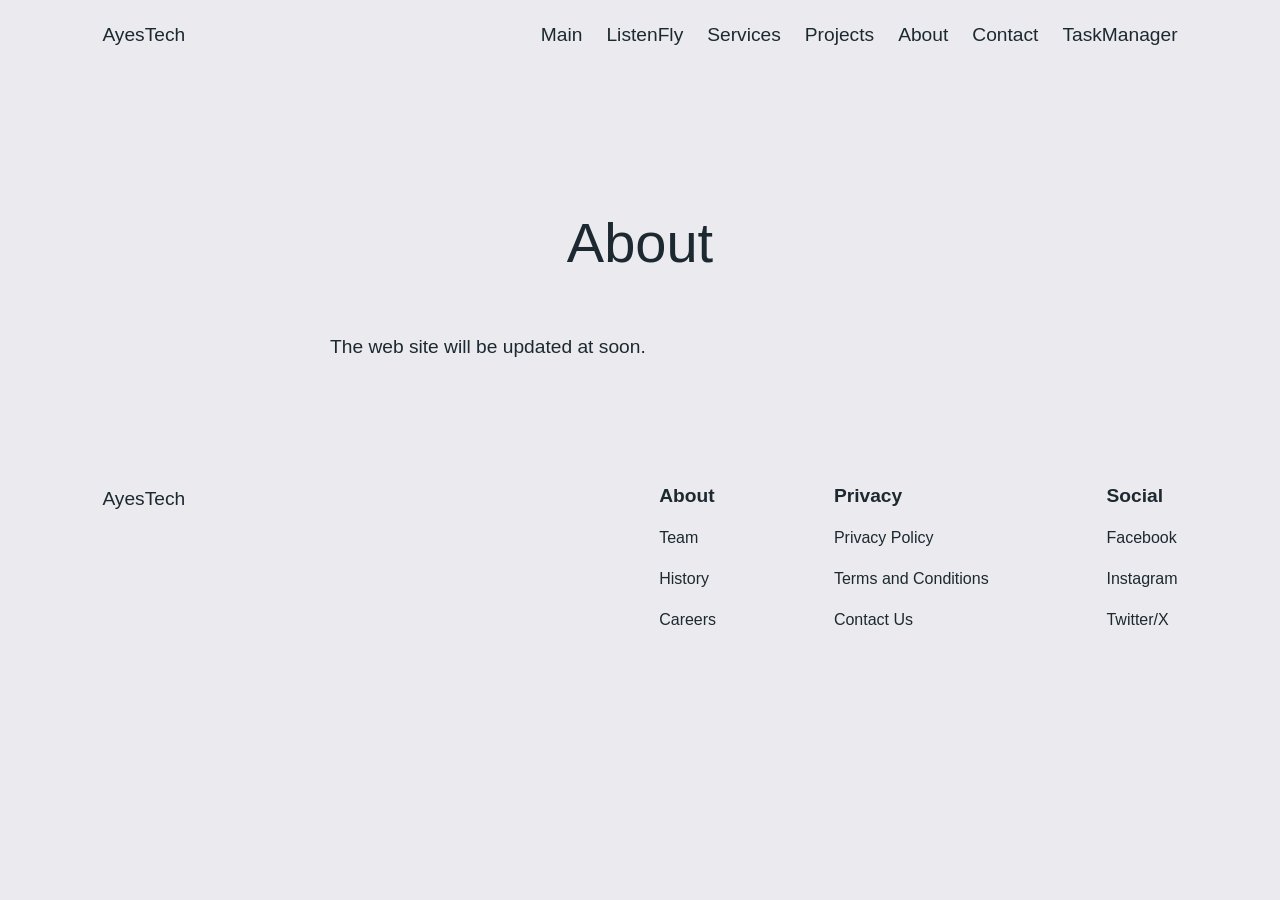
==== about/index.html @ 8555fc20 "AyesTech sitesi: WordPress.com'dan statik kopya + ads.txt Co-Authored-By: Claude Opus 5.5 <noreply@a" ====
<!DOCTYPE html>
<html lang="en">
<head>
	<meta charset="UTF-8" />
	<meta name="viewport" content="width=device-width, initial-scale=1" />
<meta name='robots' content='max-image-preview:large' />

<!-- Async WordPress.com Remote Login -->

<title>About &#8211; AyesTech</title>
<style id="wp-img-auto-sizes-contain-inline-css">
img:is([sizes=auto i],[sizes^="auto," i]){contain-intrinsic-size:3000px 1500px}
/*# sourceURL=wp-img-auto-sizes-contain-inline-css */
</style>
<link crossorigin='anonymous' rel='stylesheet' id='all-css-2-1' href="../assets/1d4d6fa4af3a.css" type='text/css' media='all' />
<style id="wp-block-site-title-inline-css">
.wp-block-site-title{box-sizing:border-box}.wp-block-site-title :where(a){color:inherit;font-family:inherit;font-size:inherit;font-style:inherit;font-weight:inherit;letter-spacing:inherit;line-height:inherit;text-decoration:inherit}
/*# sourceURL=/wp-content/plugins/gutenberg-core/v24.3.1/build/styles/block-library/site-title/style.min.css */
</style>
<style id="wp-block-group-inline-css">
.wp-block-group{box-sizing:border-box}:where(.wp-block-group.wp-block-group-is-layout-constrained){position:relative}
/*# sourceURL=/wp-content/plugins/gutenberg-core/v24.3.1/build/styles/block-library/group/style.min.css */
</style>
<style id="wp-block-navigation-link-inline-css">
.wp-block-navigation .wp-block-navigation-item__label{overflow-wrap:break-word}.wp-block-navigation .wp-block-navigation-item__description{display:none}.link-ui-tools{outline:1px solid #f0f0f0;padding:8px}.link-ui-block-inserter{padding-top:8px}.link-ui-block-inserter__back{margin-left:8px;text-transform:uppercase}

				.is-style-arrow-link .wp-block-navigation-item__label:after {
					content: "\2197";
					padding-inline-start: 0.25rem;
					vertical-align: middle;
					text-decoration: none;
					display: inline-block;
				}
/*# sourceURL=wp-block-navigation-link-inline-css */
</style>
<style id="wp-block-navigation-inline-css">
.wp-block-navigation{position:relative}.wp-block-navigation ul{margin-bottom:0;margin-left:0;margin-top:0;padding-left:0}.wp-block-navigation ul,.wp-block-navigation ul li{list-style:none}.wp-block-navigation .wp-block-navigation-item{align-items:center;background-color:inherit;display:flex;position:relative}.wp-block-navigation .wp-block-navigation-item .wp-block-navigation__submenu-container:empty{display:none}.wp-block-navigation .wp-block-navigation-item__content{display:block;z-index:1}.wp-block-navigation .wp-block-navigation-item__content.wp-block-navigation-item__content{color:inherit}.wp-block-navigation.has-text-decoration-underline .wp-block-navigation-item__content,.wp-block-navigation.has-text-decoration-underline .wp-block-navigation-item__content:active,.wp-block-navigation.has-text-decoration-underline .wp-block-navigation-item__content:focus{text-decoration:underline}.wp-block-navigation.has-text-decoration-line-through .wp-block-navigation-item__content,.wp-block-navigation.has-text-decoration-line-through .wp-block-navigation-item__content:active,.wp-block-navigation.has-text-decoration-line-through .wp-block-navigation-item__content:focus{text-decoration:line-through}.wp-block-navigation :where(a),.wp-block-navigation :where(a:active),.wp-block-navigation :where(a:focus){text-decoration:none}.wp-block-navigation .wp-block-navigation__submenu-icon{align-self:center;background-color:inherit;border:none;color:currentColor;display:inline-block;font-size:inherit;height:.6em;line-height:0;margin-left:.25em;padding:0;width:.6em}.wp-block-navigation .wp-block-navigation__submenu-icon svg{stroke:currentColor;display:inline-block;height:inherit;margin-top:.075em;width:inherit}.wp-block-navigation{--navigation-layout-justification-setting:flex-start;--navigation-layout-direction:row;--navigation-layout-wrap:wrap;--navigation-layout-justify:flex-start;--navigation-layout-align:center}.wp-block-navigation.is-vertical{--navigation-layout-direction:column;--navigation-layout-justify:initial;--navigation-layout-align:flex-start;text-align:var(--navigation-layout-text-align,inherit)}.wp-block-navigation.is-vertical .wp-block-navigation-item__content{text-align:inherit}.wp-block-navigation.is-vertical .wp-block-navigation-item:not(.open-always)>.wp-block-navigation__submenu-container{text-align:initial}.wp-block-navigation.no-wrap{--navigation-layout-wrap:nowrap}.wp-block-navigation.items-justified-center{--navigation-layout-justification-setting:center;--navigation-layout-justify:center;--navigation-layout-text-align:center}.wp-block-navigation.items-justified-center.is-vertical{--navigation-layout-align:center}.wp-block-navigation.items-justified-right{--navigation-layout-justification-setting:flex-end;--navigation-layout-justify:flex-end;--navigation-layout-text-align:end}.wp-block-navigation.items-justified-right.is-vertical{--navigation-layout-align:flex-end}.wp-block-navigation.items-justified-space-between{--navigation-layout-justification-setting:space-between;--navigation-layout-justify:space-between}:where(.wp-block-navigation) ul li{padding:0}.wp-block-navigation .has-child .wp-block-navigation__submenu-container{align-items:normal;background-color:inherit;color:inherit;display:flex;flex-direction:column;opacity:0;position:absolute;z-index:2}@media not (prefers-reduced-motion){.wp-block-navigation .has-child .wp-block-navigation__submenu-container{transition:opacity .1s linear}}.wp-block-navigation .has-child .wp-block-navigation__submenu-container{height:0;overflow:hidden;visibility:hidden;width:0}.wp-block-navigation .has-child .wp-block-navigation__submenu-container>.wp-block-navigation-item>.wp-block-navigation-item__content{display:flex;flex-grow:1;padding:.5em 1em}.wp-block-navigation .has-child .wp-block-navigation__submenu-container>.wp-block-navigation-item>.wp-block-navigation-item__content .wp-block-navigation__submenu-icon{margin-left:auto;margin-right:0}.wp-block-navigation .has-child .wp-block-navigation__submenu-container .wp-block-navigation-item__content{margin:0}.wp-block-navigation .has-child .wp-block-navigation__submenu-container{left:-1px;top:100%}@media (min-width:782px){.wp-block-navigation .has-child .wp-block-navigation__submenu-container .wp-block-navigation__submenu-container{left:100%;top:-1px}.wp-block-navigation .has-child .wp-block-navigation__submenu-container .wp-block-navigation__submenu-container:before{background:transparent;content:"";display:block;height:100%;position:absolute;right:100%;width:.5em}.wp-block-navigation .has-child .wp-block-navigation__submenu-container .wp-block-navigation__submenu-icon{margin-right:.25em}.wp-block-navigation .has-child .wp-block-navigation__submenu-container .wp-block-navigation__submenu-icon svg{transform:rotate(-90deg)}}@media (hover:hover){.wp-block-navigation .has-child:not(.open-on-click):not(.open-always):hover>.wp-block-navigation__submenu-container{height:auto;min-width:200px;opacity:1;overflow:visible;visibility:visible;width:auto}}.wp-block-navigation .has-child:not(.open-always) .wp-block-navigation-submenu__toggle[aria-expanded=true]~.wp-block-navigation__submenu-container,.wp-block-navigation .has-child:not(.open-on-click):not(.open-on-hover-click):not(.open-always):focus-within>.wp-block-navigation__submenu-container{height:auto;min-width:200px;opacity:1;overflow:visible;visibility:visible;width:auto}.wp-block-navigation .has-child.open-always{align-items:var(--navigation-layout-align,initial);flex-direction:var(--navigation-layout-direction,initial);flex-wrap:var(--navigation-layout-wrap,wrap);gap:var(--wp--style--block-gap,2em)}.wp-block-navigation .has-child.open-always,.wp-block-navigation .has-child.open-always .wp-block-navigation-item{justify-content:var(--navigation-layout-justify,initial)}.wp-block-navigation .has-child.open-always .wp-block-navigation__submenu-container,.wp-block-navigation .has-child.open-always.wp-block-navigation-submenu{gap:var(--wp--style--block-gap,2em)}.wp-block-navigation .has-child.open-always .wp-block-navigation-item,.wp-block-navigation .has-child.open-always .wp-block-navigation__submenu-container,.wp-block-navigation .has-child.open-always.wp-block-navigation-submenu{padding-bottom:0;padding-top:0}.wp-block-navigation .has-child.open-always .wp-block-navigation__submenu-container{padding-left:var(--wp--style--block-gap,2em);padding-right:var(--wp--style--block-gap,2em)}.wp-block-navigation .has-child.open-always .wp-block-navigation__submenu-container .wp-block-navigation-item__content{padding:0}.wp-block-navigation .has-child.open-always .wp-block-navigation__submenu-container>.wp-block-navigation-item>.wp-block-navigation-item__content,.wp-block-navigation .has-child.open-always>.wp-block-navigation-item__content{flex-grow:0}.wp-block-navigation .has-child.open-always>.wp-block-navigation__submenu-container{background-color:transparent;border:none;box-shadow:none!important;color:inherit;flex-basis:100%;height:auto;opacity:1;overflow:visible;position:static;visibility:visible;width:auto}.wp-block-navigation.has-background .has-child .wp-block-navigation__submenu-container{left:0;top:100%}@media (min-width:782px){.wp-block-navigation.has-background .has-child .wp-block-navigation__submenu-container .wp-block-navigation__submenu-container{left:100%;top:0}}.wp-block-navigation-submenu{display:flex;position:relative}.wp-block-navigation-submenu .wp-block-navigation__submenu-icon svg{stroke:currentColor}button.wp-block-navigation-item__content{background-color:transparent;border:none;color:currentColor;font-family:inherit;font-size:inherit;font-style:inherit;font-weight:inherit;letter-spacing:inherit;line-height:inherit;text-align:left;text-transform:inherit}.wp-block-navigation-submenu__toggle{cursor:pointer}.wp-block-navigation-submenu__toggle[aria-expanded=true]+.wp-block-navigation__submenu-icon>svg,.wp-block-navigation-submenu__toggle[aria-expanded=true]>svg{transform:rotate(180deg)}.wp-block-navigation-item.open-on-click .wp-block-navigation-submenu__toggle{padding-left:0;padding-right:.85em}.wp-block-navigation-item.open-on-click .wp-block-navigation-submenu__toggle+.wp-block-navigation__submenu-icon{margin-left:-.6em;pointer-events:none}.wp-block-navigation-item.open-on-click button.wp-block-navigation-item__content:not(.wp-block-navigation-submenu__toggle){padding:0}.wp-block-navigation .wp-block-page-list,.wp-block-navigation__container,.wp-block-navigation__responsive-close,.wp-block-navigation__responsive-container,.wp-block-navigation__responsive-container-content,.wp-block-navigation__responsive-dialog{gap:inherit}:where(.wp-block-navigation.has-background .wp-block-navigation-item a:not(.wp-element-button)),:where(.wp-block-navigation.has-background .wp-block-navigation-submenu a:not(.wp-element-button)){padding:.5em 1em}:where(.wp-block-navigation .wp-block-navigation__submenu-container .wp-block-navigation-item a:not(.wp-element-button)),:where(.wp-block-navigation .wp-block-navigation__submenu-container .wp-block-navigation-submenu a:not(.wp-element-button)),:where(.wp-block-navigation .wp-block-navigation__submenu-container .wp-block-navigation-submenu button.wp-block-navigation-item__content),:where(.wp-block-navigation .wp-block-navigation__submenu-container .wp-block-pages-list__item button.wp-block-navigation-item__content){padding:.5em 1em}.wp-block-navigation.items-justified-right .wp-block-navigation__container .has-child .wp-block-navigation__submenu-container,.wp-block-navigation.items-justified-right .wp-block-page-list>.has-child .wp-block-navigation__submenu-container,.wp-block-navigation.items-justified-space-between .wp-block-page-list>.has-child:last-child .wp-block-navigation__submenu-container,.wp-block-navigation.items-justified-space-between>.wp-block-navigation__container>.has-child:last-child .wp-block-navigation__submenu-container{left:auto;right:0}.wp-block-navigation.items-justified-right .wp-block-navigation__container .has-child .wp-block-navigation__submenu-container .wp-block-navigation__submenu-container,.wp-block-navigation.items-justified-right .wp-block-page-list>.has-child .wp-block-navigation__submenu-container .wp-block-navigation__submenu-container,.wp-block-navigation.items-justified-space-between .wp-block-page-list>.has-child:last-child .wp-block-navigation__submenu-container .wp-block-navigation__submenu-container,.wp-block-navigation.items-justified-space-between>.wp-block-navigation__container>.has-child:last-child .wp-block-navigation__submenu-container .wp-block-navigation__submenu-container{left:-1px;right:-1px}@media (min-width:782px){.wp-block-navigation.items-justified-right .wp-block-navigation__container .has-child .wp-block-navigation__submenu-container .wp-block-navigation__submenu-container,.wp-block-navigation.items-justified-right .wp-block-page-list>.has-child .wp-block-navigation__submenu-container .wp-block-navigation__submenu-container,.wp-block-navigation.items-justified-space-between .wp-block-page-list>.has-child:last-child .wp-block-navigation__submenu-container .wp-block-navigation__submenu-container,.wp-block-navigation.items-justified-space-between>.wp-block-navigation__container>.has-child:last-child .wp-block-navigation__submenu-container .wp-block-navigation__submenu-container{left:auto;right:100%}}.wp-block-navigation:not(.has-background) .wp-block-navigation__submenu-container{background-color:#fff;border:1px solid rgba(0,0,0,.15)}.wp-block-navigation.has-background .wp-block-navigation__submenu-container{background-color:inherit}.wp-block-navigation:not(.has-text-color) .wp-block-navigation__submenu-container{color:#000}.wp-block-navigation__container{align-items:var(--navigation-layout-align,initial);display:flex;flex-direction:var(--navigation-layout-direction,initial);flex-wrap:var(--navigation-layout-wrap,wrap);justify-content:var(--navigation-layout-justify,initial);list-style:none;margin:0;padding-left:0}.wp-block-navigation__container .is-responsive{display:none}.wp-block-navigation__container:only-child,.wp-block-page-list:only-child{flex-grow:1}@keyframes overlay-menu__fade-in-animation{0%{opacity:0;transform:translateY(.5em)}to{opacity:1;transform:translateY(0)}}.wp-block-navigation__responsive-container{bottom:0;display:none;left:0;position:fixed;right:0;top:0}.wp-block-navigation__responsive-container :where(.wp-block-navigation-item a){color:inherit}.wp-block-navigation__responsive-container .wp-block-navigation__responsive-container-content{align-items:var(--navigation-layout-align,initial);display:flex;flex-direction:var(--navigation-layout-direction,initial);flex-wrap:var(--navigation-layout-wrap,wrap);justify-content:var(--navigation-layout-justify,initial)}.wp-block-navigation__responsive-container:not(.is-menu-open.is-menu-open){background-color:inherit!important;color:inherit!important}.wp-block-navigation__responsive-container.is-menu-open{background-color:inherit;display:flex;flex-direction:column}@media not (prefers-reduced-motion){.wp-block-navigation__responsive-container.is-menu-open{animation:overlay-menu__fade-in-animation .1s ease-out;animation-fill-mode:forwards}}.wp-block-navigation__responsive-container.is-menu-open:not(.disable-default-overlay){padding:clamp(1rem,var(--wp--style--root--padding-top),20rem) clamp(1rem,var(--wp--style--root--padding-right),20rem) clamp(1rem,var(--wp--style--root--padding-bottom),20rem) clamp(1rem,var(--wp--style--root--padding-left),20rem)}.wp-block-navigation__responsive-container.is-menu-open{overflow:auto;z-index:100000}.wp-block-navigation__responsive-container.is-menu-open:not(.disable-default-overlay) .wp-block-navigation__responsive-container-content{padding-top:calc(2rem + 24px)}.wp-block-navigation__responsive-container.is-menu-open:where(:not(.disable-default-overlay)) .wp-block-navigation__responsive-container-content{align-items:var(--navigation-layout-justification-setting,inherit);display:flex;flex-direction:column;flex-wrap:nowrap;overflow:visible;text-align:var(--navigation-layout-text-align,inherit)}.wp-block-navigation__responsive-container.is-menu-open:where(:not(.disable-default-overlay)) .wp-block-navigation__responsive-container-content,.wp-block-navigation__responsive-container.is-menu-open:where(:not(.disable-default-overlay)) .wp-block-navigation__responsive-container-content .wp-block-navigation__container,.wp-block-navigation__responsive-container.is-menu-open:where(:not(.disable-default-overlay)) .wp-block-navigation__responsive-container-content .wp-block-page-list{justify-content:flex-start}.wp-block-navigation__responsive-container.is-menu-open:where(:not(.disable-default-overlay)) .wp-block-navigation__responsive-container-content .wp-block-navigation__submenu-icon{display:none}.wp-block-navigation__responsive-container.is-menu-open:where(:not(.disable-default-overlay)) .wp-block-navigation__responsive-container-content .has-child .wp-block-navigation__submenu-container{border:none;height:auto;min-width:200px;opacity:1;overflow:initial;padding-left:2rem;padding-right:2rem;position:static;visibility:visible;width:auto}.wp-block-navigation__responsive-container.is-menu-open:where(:not(.disable-default-overlay)) .wp-block-navigation__responsive-container-content .wp-block-navigation__container,.wp-block-navigation__responsive-container.is-menu-open:where(:not(.disable-default-overlay)) .wp-block-navigation__responsive-container-content .wp-block-navigation__submenu-container{gap:inherit}.wp-block-navigation__responsive-container.is-menu-open:where(:not(.disable-default-overlay)) .wp-block-navigation__responsive-container-content .wp-block-navigation__submenu-container{padding-top:var(--wp--style--block-gap,2em);text-align:inherit}.wp-block-navigation__responsive-container.is-menu-open:where(:not(.disable-default-overlay)) .wp-block-navigation__responsive-container-content .wp-block-navigation-item__content{padding:0;text-align:inherit}.wp-block-navigation__responsive-container.is-menu-open:where(:not(.disable-default-overlay)) .wp-block-navigation__responsive-container-content .wp-block-navigation-item,.wp-block-navigation__responsive-container.is-menu-open:where(:not(.disable-default-overlay)) .wp-block-navigation__responsive-container-content .wp-block-navigation__container,.wp-block-navigation__responsive-container.is-menu-open:where(:not(.disable-default-overlay)) .wp-block-navigation__responsive-container-content .wp-block-page-list{align-items:var(--navigation-layout-justification-setting,initial);display:flex;flex-direction:column}.wp-block-navigation__responsive-container.is-menu-open:where(:not(.disable-default-overlay)) .wp-block-navigation-item,.wp-block-navigation__responsive-container.is-menu-open:where(:not(.disable-default-overlay)) .wp-block-navigation-item .wp-block-navigation__submenu-container,.wp-block-navigation__responsive-container.is-menu-open:where(:not(.disable-default-overlay)) .wp-block-navigation__container,.wp-block-navigation__responsive-container.is-menu-open:where(:not(.disable-default-overlay)) .wp-block-page-list{background:transparent!important;color:inherit!important}.wp-block-navigation__responsive-container.is-menu-open:where(:not(.disable-default-overlay)) .wp-block-navigation-item .wp-block-navigation__submenu-container{box-shadow:none!important}.wp-block-navigation__responsive-container.is-menu-open:where(:not(.disable-default-overlay)) .wp-block-navigation__submenu-container.wp-block-navigation__submenu-container.wp-block-navigation__submenu-container.wp-block-navigation__submenu-container{left:auto;right:auto}.wp-block-navigation__responsive-container.disable-default-overlay .wp-block-navigation__overlay-container{display:none;width:100%}.wp-block-navigation__responsive-container.disable-default-overlay .wp-block-navigation__responsive-close{max-width:none}.wp-block-navigation__responsive-container.disable-default-overlay.is-menu-open .wp-block-navigation__responsive-container-content>:not(.wp-block-navigation__overlay-container){display:none}.wp-block-navigation__responsive-container.disable-default-overlay.is-menu-open .wp-block-navigation__responsive-container-content .wp-block-navigation__overlay-container{display:block}.wp-block-navigation__responsive-container.disable-default-overlay.is-menu-open .wp-block-navigation__responsive-container-content .wp-block-navigation__overlay-container .wp-block-navigation__submenu-container{left:0;right:auto}@media (min-width:600px){.wp-block-navigation__responsive-container:not(.hidden-by-default):not(.is-menu-open){background-color:inherit;display:block;position:relative;width:100%;z-index:auto}.wp-block-navigation__responsive-container:not(.hidden-by-default):not(.is-menu-open) .wp-block-navigation__responsive-container-close{display:none}.wp-block-navigation__responsive-container.is-menu-open .wp-block-navigation__submenu-container.wp-block-navigation__submenu-container.wp-block-navigation__submenu-container.wp-block-navigation__submenu-container{left:0}}.wp-block-navigation:not(.has-background) .wp-block-navigation__responsive-container.is-menu-open:not(.disable-default-overlay){background-color:#fff}.wp-block-navigation:not(.has-text-color) .wp-block-navigation__responsive-container.is-menu-open:not(.disable-default-overlay){color:#000}.wp-block-navigation__toggle_button_label{font-size:1rem;font-weight:700}.wp-block-navigation__responsive-container-close,.wp-block-navigation__responsive-container-open{background:transparent;border:none;color:currentColor;cursor:pointer;margin:0;padding:0;text-transform:inherit;vertical-align:middle}.wp-block-navigation__responsive-container-close svg,.wp-block-navigation__responsive-container-open svg{fill:currentColor;display:block;height:24px;pointer-events:none;width:24px}.wp-block-navigation__responsive-container-open{display:flex}.wp-block-navigation__responsive-container-open.wp-block-navigation__responsive-container-open.wp-block-navigation__responsive-container-open{font-family:inherit;font-size:inherit;font-weight:inherit}@media (min-width:600px){.wp-block-navigation__responsive-container-open:not(.always-shown){display:none}}.wp-block-navigation__responsive-container-close{position:absolute;right:0;top:0;z-index:2}.wp-block-navigation__responsive-container-close.wp-block-navigation__responsive-container-close.wp-block-navigation__responsive-container-close{font-family:inherit;font-size:inherit;font-weight:inherit}.disable-default-overlay .wp-block-navigation__responsive-container-close{right:clamp(1rem,var(--wp--style--root--padding-left),20rem);top:clamp(1rem,var(--wp--style--root--padding-left),20rem)}.wp-block-navigation__responsive-close{width:100%}.has-modal-open .wp-block-navigation__responsive-close{margin-left:auto;margin-right:auto;max-width:var(--wp--style--global--wide-size,100%)}.wp-block-navigation__responsive-close:focus{outline:none}.is-menu-open .wp-block-navigation__responsive-close,.is-menu-open .wp-block-navigation__responsive-container-content,.is-menu-open .wp-block-navigation__responsive-dialog{box-sizing:border-box}.wp-block-navigation__responsive-dialog{position:relative}.has-modal-open .admin-bar .is-menu-open:where(:not(.disable-default-overlay)) .wp-block-navigation__responsive-dialog{margin-top:46px}@media (min-width:782px){.has-modal-open .admin-bar .is-menu-open:where(:not(.disable-default-overlay)) .wp-block-navigation__responsive-dialog{margin-top:32px}}html.has-modal-open{overflow:hidden}
/*# sourceURL=/wp-content/plugins/gutenberg-core/v24.3.1/build/styles/block-library/navigation/style.min.css */
</style>
<style id="wp-block-spacer-inline-css">
.wp-block-spacer{clear:both}
/*# sourceURL=/wp-content/plugins/gutenberg-core/v24.3.1/build/styles/block-library/spacer/style.min.css */
</style>
<style id="wp-block-post-title-inline-css">
.wp-block-post-title{box-sizing:border-box;overflow-wrap:anywhere;word-break:normal}.wp-block-post-title :where(a){font-family:inherit;font-size:inherit;font-style:inherit;font-weight:inherit;letter-spacing:inherit;line-height:inherit;text-decoration:inherit}
/*# sourceURL=/wp-content/plugins/gutenberg-core/v24.3.1/build/styles/block-library/post-title/style.min.css */
</style>
<style id="wp-block-paragraph-inline-css">
.is-small-text{font-size:.875em}.is-regular-text{font-size:1em}.is-large-text{font-size:2.25em}.is-larger-text{font-size:3em}.has-drop-cap:not(:focus):first-letter{float:left;font-size:8.4em;font-style:normal;font-weight:100;line-height:.68;margin:.05em .1em 0 0;text-transform:uppercase}body.rtl .has-drop-cap:not(:focus):first-letter{float:none;margin-left:.1em}p.has-drop-cap.has-background{overflow:hidden}:root :where(p.has-background){padding:var(--wp--style--block-background-padding,1.25em 2.375em)}:where(p.has-text-color:not(.has-link-color)) a{color:inherit}p.has-text-align-left[style*="writing-mode:vertical-lr"],p.has-text-align-right[style*="writing-mode:vertical-rl"]{rotate:180deg}
/*# sourceURL=/wp-content/plugins/gutenberg-core/v24.3.1/build/styles/block-library/paragraph/style.min.css */
</style>
<style id="wp-block-post-content-inline-css">
.wp-block-post-content{display:flow-root}
/*# sourceURL=/wp-content/plugins/gutenberg-core/v24.3.1/build/styles/block-library/post-content/style.min.css */
</style>
<style id="wp-block-heading-inline-css">
h1:where(.wp-block-heading).has-background,h2:where(.wp-block-heading).has-background,h3:where(.wp-block-heading).has-background,h4:where(.wp-block-heading).has-background,h5:where(.wp-block-heading).has-background,h6:where(.wp-block-heading).has-background{padding:var(--wp--style--block-background-padding,1.25em 2.375em)}h1.has-text-align-left[style*=writing-mode]:where([style*=vertical-lr]),h1.has-text-align-right[style*=writing-mode]:where([style*=vertical-rl]),h2.has-text-align-left[style*=writing-mode]:where([style*=vertical-lr]),h2.has-text-align-right[style*=writing-mode]:where([style*=vertical-rl]),h3.has-text-align-left[style*=writing-mode]:where([style*=vertical-lr]),h3.has-text-align-right[style*=writing-mode]:where([style*=vertical-rl]),h4.has-text-align-left[style*=writing-mode]:where([style*=vertical-lr]),h4.has-text-align-right[style*=writing-mode]:where([style*=vertical-rl]),h5.has-text-align-left[style*=writing-mode]:where([style*=vertical-lr]),h5.has-text-align-right[style*=writing-mode]:where([style*=vertical-rl]),h6.has-text-align-left[style*=writing-mode]:where([style*=vertical-lr]),h6.has-text-align-right[style*=writing-mode]:where([style*=vertical-rl]){rotate:180deg}

				.is-style-asterisk:before {
					content: '';
					width: 1.5rem;
					height: 3rem;
					background: var(--wp--preset--color--contrast-2, currentColor);
					clip-path: path('M11.93.684v8.039l5.633-5.633 1.216 1.23-5.66 5.66h8.04v1.737H13.2l5.701 5.701-1.23 1.23-5.742-5.742V21h-1.737v-8.094l-5.77 5.77-1.23-1.217 5.743-5.742H.842V9.98h8.162l-5.701-5.7 1.23-1.231 5.66 5.66V.684h1.737Z');
					display: block;
				}

				/* Hide the asterisk if the heading has no content, to avoid using empty headings to display the asterisk only, which is an A11Y issue */
				.is-style-asterisk:empty:before {
					content: none;
				}

				.is-style-asterisk:-moz-only-whitespace:before {
					content: none;
				}

				.is-style-asterisk.has-text-align-center:before {
					margin: 0 auto;
				}

				.is-style-asterisk.has-text-align-right:before {
					margin-left: auto;
				}

				.rtl .is-style-asterisk.has-text-align-left:before {
					margin-right: auto;
				}
/*# sourceURL=wp-block-heading-inline-css */
</style>
<style id="wp-block-columns-inline-css">
.wp-block-columns{box-sizing:border-box;display:flex;flex-wrap:wrap!important}@media (min-width:782px){.wp-block-columns{flex-wrap:nowrap!important}}.wp-block-columns{align-items:normal!important}.wp-block-columns.are-vertically-aligned-top{align-items:flex-start}.wp-block-columns.are-vertically-aligned-center{align-items:center}.wp-block-columns.are-vertically-aligned-bottom{align-items:flex-end}@media (max-width:781px){.wp-block-columns:not(.is-not-stacked-on-mobile)>.wp-block-column{flex-basis:100%!important}}@media (min-width:782px){.wp-block-columns:not(.is-not-stacked-on-mobile)>.wp-block-column{flex-basis:0;flex-grow:1}.wp-block-columns:not(.is-not-stacked-on-mobile)>.wp-block-column[style*=flex-basis]{flex-grow:0}}.wp-block-columns.is-not-stacked-on-mobile{flex-wrap:nowrap!important}.wp-block-columns.is-not-stacked-on-mobile>.wp-block-column{flex-basis:0;flex-grow:1}.wp-block-columns.is-not-stacked-on-mobile>.wp-block-column[style*=flex-basis]{flex-grow:0}:where(.wp-block-columns){margin-bottom:1.75em}:where(.wp-block-columns.has-background){padding:var(--wp--style--block-background-padding,1.25em 2.375em)}.wp-block-column{flex-grow:1;min-width:0;overflow-wrap:break-word;word-break:normal}.wp-block-column.is-vertically-aligned-top{align-self:flex-start}.wp-block-column.is-vertically-aligned-center{align-self:center}.wp-block-column.is-vertically-aligned-bottom{align-self:flex-end}.wp-block-column.is-vertically-aligned-stretch{align-self:stretch}.wp-block-column.is-vertically-aligned-bottom,.wp-block-column.is-vertically-aligned-center,.wp-block-column.is-vertically-aligned-top{width:100%}
/*# sourceURL=/wp-content/plugins/gutenberg-core/v24.3.1/build/styles/block-library/columns/style.min.css */
</style>
<style id="wp-emoji-styles-inline-css">

	img.wp-smiley, img.emoji {
		display: inline !important;
		border: none !important;
		box-shadow: none !important;
		height: 1em !important;
		width: 1em !important;
		margin: 0 0.07em !important;
		vertical-align: -0.1em !important;
		background: none !important;
		padding: 0 !important;
	}
/*# sourceURL=wp-emoji-styles-inline-css */
</style>
<style id="wp-block-library-inline-css">
:root{--wp-block-synced-color:#7a00df;--wp-block-synced-color--rgb:122,0,223;--wp-bound-block-color:var(--wp-block-synced-color);--wp-editor-canvas-background:#ddd;--wp-admin-theme-color:#3858e9;--wp-admin-theme-color--rgb:56,88,233;--wp-admin-theme-color-darker-10:#2145e6;--wp-admin-theme-color-darker-10--rgb:33.0384615385,68.7307692308,230.4615384615;--wp-admin-theme-color-darker-20:#183ad6;--wp-admin-theme-color-darker-20--rgb:23.6923076923,58.1538461538,214.3076923077;--wp-admin-border-width-focus:2px}@media (min-resolution:192dpi){:root{--wp-admin-border-width-focus:1.5px}}body.admin-color-fresh{--wp-admin-theme-color:#007cba;--wp-admin-theme-color--rgb:0,124,186;--wp-admin-theme-color-darker-10:#006ba1;--wp-admin-theme-color-darker-10--rgb:0,107,160.5;--wp-admin-theme-color-darker-20:#005a87;--wp-admin-theme-color-darker-20--rgb:0,90,135;--wp-admin-border-width-focus:2px}@media (min-resolution:192dpi){body.admin-color-fresh{--wp-admin-border-width-focus:1.5px}}.wp-element-button{cursor:pointer}:root .has-very-light-gray-background-color{background-color:#eee}:root .has-very-dark-gray-background-color{background-color:#313131}:root .has-very-light-gray-color{color:#eee}:root .has-very-dark-gray-color{color:#313131}:root .has-vivid-green-cyan-to-vivid-cyan-blue-gradient-background{background:linear-gradient(135deg,#00d084,#0693e3)}:root .has-purple-crush-gradient-background{background:linear-gradient(135deg,#34e2e4,#4721fb 50%,#ab1dfe)}:root .has-hazy-dawn-gradient-background{background:linear-gradient(135deg,#faaca8,#dad0ec)}:root .has-subdued-olive-gradient-background{background:linear-gradient(135deg,#fafae1,#67a671)}:root .has-atomic-cream-gradient-background{background:linear-gradient(135deg,#fdd79a,#004a59)}:root .has-nightshade-gradient-background{background:linear-gradient(135deg,#330968,#31cdcf)}:root .has-midnight-gradient-background{background:linear-gradient(135deg,#020381,#2874fc)}:root{--wp--preset--font-size--normal:16px;--wp--preset--font-size--huge:42px}.has-regular-font-size{font-size:1em}.has-larger-font-size{font-size:2.625em}.has-normal-font-size{font-size:var(--wp--preset--font-size--normal)}.has-huge-font-size{font-size:var(--wp--preset--font-size--huge)}:root .has-text-align-center{text-align:center}:root .has-text-align-left{text-align:left}:root .has-text-align-right{text-align:right}:root .has-inline-color,:root .has-link-color a,:root .has-text-color{-webkit-text-fill-color:currentColor}.has-fit-text{white-space:nowrap!important}#end-resizable-editor-section{display:none}.aligncenter{clear:both}.items-justified-left{justify-content:flex-start}.items-justified-center{justify-content:center}.items-justified-right{justify-content:flex-end}.items-justified-space-between{justify-content:space-between}.screen-reader-text{border:0;clip-path:inset(50%);height:1px;margin:-1px;overflow:hidden;overflow-wrap:normal!important;padding:0;position:absolute;width:1px;word-break:normal!important}.screen-reader-text:focus{background-color:#ddd;clip-path:none;color:#444;display:block;font-size:1em;height:auto;left:5px;line-height:normal;padding:15px 23px 14px;text-decoration:none;top:5px;width:auto;z-index:100000}html :where(.has-border-color){border-style:solid}html :where([style^=border-color],[style*=";border-color"],[style*="; border-color"]){border-style:solid}html :where([style^=border-top-color],[style*=";border-top-color"],[style*="; border-top-color"]){border-top-style:solid}html :where([style^=border-right-color],[style*=";border-right-color"],[style*="; border-right-color"]){border-right-style:solid}html :where([style^=border-bottom-color],[style*=";border-bottom-color"],[style*="; border-bottom-color"]){border-bottom-style:solid}html :where([style^=border-left-color],[style*=";border-left-color"],[style*="; border-left-color"]){border-left-style:solid}html :where([style^=border-width],[style*=";border-width"],[style*="; border-width"]){border-style:solid}html :where([style^=border-top-width],[style*=";border-top-width"],[style*="; border-top-width"]){border-top-style:solid}html :where([style^=border-right-width],[style*=";border-right-width"],[style*="; border-right-width"]){border-right-style:solid}html :where([style^=border-bottom-width],[style*=";border-bottom-width"],[style*="; border-bottom-width"]){border-bottom-style:solid}html :where([style^=border-left-width],[style*=";border-left-width"],[style*="; border-left-width"]){border-left-style:solid}html :where(img[class*=wp-image-]){height:auto;max-width:100%}:where(figure){margin:0 0 1em}html :where(.is-position-sticky){--wp-admin--admin-bar--position-offset:var(--wp-admin--admin-bar--height,0px)}@media screen and (max-width:600px){html :where(.is-position-sticky){--wp-admin--admin-bar--position-offset:0px}}@supports (not (-webkit-backdrop-filter:blur(1px))) and (not (-moz-appearance:none)){mtd[columnalign=right]{text-align:-webkit-right}mtd[columnalign=left]{text-align:-webkit-left}menclose[notation~=top]{border-top:.065em solid;padding-top:.1em}menclose[notation~=bottom]{border-bottom:.065em solid;padding-bottom:.1em}}
.has-text-align-justify {
	text-align:justify;
}
.has-text-align-justify{text-align:justify;}
/*# sourceURL=wp-block-library-inline-css */
</style>
<style id="wp-block-template-skip-link-inline-css">
/*! This file is auto-generated */
.skip-link.screen-reader-text{border:0;clip-path:inset(50%);height:1px;margin:-1px;overflow:hidden;padding:0;position:absolute!important;width:1px;word-wrap:normal!important;word-break:normal!important}.skip-link.screen-reader-text:focus{background-color:#eee;clip-path:none;color:#444;display:block;font-size:1em;height:auto;left:5px;line-height:normal;padding:15px 23px 14px;text-decoration:none;top:5px;width:auto;z-index:100000}
/*# sourceURL=/wp-includes/css/wp-block-template-skip-link.min.css */
</style>
<link crossorigin='anonymous' rel='stylesheet' id='all-css-34-1' href="../assets/7afa53f4f4c4.css" type='text/css' media='all' />
<style id="global-styles-inline-css">
:root{--wp--preset--aspect-ratio--square: 1;--wp--preset--aspect-ratio--4-3: 4/3;--wp--preset--aspect-ratio--3-4: 3/4;--wp--preset--aspect-ratio--3-2: 3/2;--wp--preset--aspect-ratio--2-3: 2/3;--wp--preset--aspect-ratio--16-9: 16/9;--wp--preset--aspect-ratio--9-16: 9/16;--wp--preset--color--black: #000000;--wp--preset--color--cyan-bluish-gray: #abb8c3;--wp--preset--color--white: #ffffff;--wp--preset--color--pale-pink: #f78da7;--wp--preset--color--vivid-red: #cf2e2e;--wp--preset--color--luminous-vivid-orange: #ff6900;--wp--preset--color--luminous-vivid-amber: #fcb900;--wp--preset--color--light-green-cyan: #7bdcb5;--wp--preset--color--vivid-green-cyan: #00d084;--wp--preset--color--pale-cyan-blue: #8ed1fc;--wp--preset--color--vivid-cyan-blue: #0693e3;--wp--preset--color--vivid-purple: #9b51e0;--wp--preset--color--base: #EBEBEF;--wp--preset--color--base-2: #DCE0E6;--wp--preset--color--contrast: #1C2930;--wp--preset--color--contrast-2: #37505d;--wp--preset--color--contrast-3: #96A5B2;--wp--preset--gradient--vivid-cyan-blue-to-vivid-purple: linear-gradient(135deg,rgb(6,147,227) 0%,rgb(155,81,224) 100%);--wp--preset--gradient--light-green-cyan-to-vivid-green-cyan: linear-gradient(135deg,rgb(122,220,180) 0%,rgb(0,208,130) 100%);--wp--preset--gradient--luminous-vivid-amber-to-luminous-vivid-orange: linear-gradient(135deg,rgb(252,185,0) 0%,rgb(255,105,0) 100%);--wp--preset--gradient--luminous-vivid-orange-to-vivid-red: linear-gradient(135deg,rgb(255,105,0) 0%,rgb(207,46,46) 100%);--wp--preset--gradient--very-light-gray-to-cyan-bluish-gray: linear-gradient(135deg,rgb(238,238,238) 0%,rgb(169,184,195) 100%);--wp--preset--gradient--cool-to-warm-spectrum: linear-gradient(135deg,rgb(74,234,220) 0%,rgb(151,120,209) 20%,rgb(207,42,186) 40%,rgb(238,44,130) 60%,rgb(251,105,98) 80%,rgb(254,248,76) 100%);--wp--preset--gradient--blush-light-purple: linear-gradient(135deg,rgb(255,206,236) 0%,rgb(152,150,240) 100%);--wp--preset--gradient--blush-bordeaux: linear-gradient(135deg,rgb(254,205,165) 0%,rgb(254,45,45) 50%,rgb(107,0,62) 100%);--wp--preset--gradient--luminous-dusk: linear-gradient(135deg,rgb(255,203,112) 0%,rgb(199,81,192) 50%,rgb(65,88,208) 100%);--wp--preset--gradient--pale-ocean: linear-gradient(135deg,rgb(255,245,203) 0%,rgb(182,227,212) 50%,rgb(51,167,181) 100%);--wp--preset--gradient--electric-grass: linear-gradient(135deg,rgb(202,248,128) 0%,rgb(113,206,126) 100%);--wp--preset--gradient--midnight: linear-gradient(135deg,rgb(2,3,129) 0%,rgb(40,116,252) 100%);--wp--preset--gradient--gradient-1: linear-gradient(to bottom, #cbd9e1 0%, #EBEBEF 100%);--wp--preset--gradient--gradient-2: linear-gradient(to bottom, #466577 0%, #EBEBEF 100%);--wp--preset--gradient--gradient-3: linear-gradient(to bottom, #37505d 0%, #EBEBEF 100%);--wp--preset--gradient--gradient-4: linear-gradient(to bottom, #1C2930 0%, #EBEBEF 100%);--wp--preset--gradient--gradient-5: linear-gradient(to bottom, #37505d 0%, #466577 100%);--wp--preset--gradient--gradient-6: linear-gradient(to bottom, #1C2930 0%, #37505d 100%);--wp--preset--gradient--gradient-7: linear-gradient(to bottom, #EBEBEF 50%, #cbd9e1 50%);--wp--preset--gradient--gradient-8: linear-gradient(to bottom, #466577 50%, #EBEBEF 50%);--wp--preset--gradient--gradient-9: linear-gradient(to bottom, #37505d 50%, #EBEBEF 50%);--wp--preset--gradient--gradient-10: linear-gradient(to bottom, #1C2930 50%, #EBEBEF 50%);--wp--preset--gradient--gradient-11: linear-gradient(to bottom, #37505d 50%, #466577 50%);--wp--preset--gradient--gradient-12: linear-gradient(to bottom, #1C2930 50%, #37505d 50%);--wp--preset--font-size--small: 1rem;--wp--preset--font-size--medium: 1.2rem;--wp--preset--font-size--large: clamp(1.5rem, 1.5rem + ((1vw - 0.2rem) * 0.833), 2rem);--wp--preset--font-size--x-large: clamp(2rem, 2rem + ((1vw - 0.2rem) * 1.083), 2.65rem);--wp--preset--font-size--xx-large: clamp(2.65rem, 2.65rem + ((1vw - 0.2rem) * 1.417), 3.5rem);--wp--preset--font-family--albert-sans: 'Albert Sans', sans-serif;--wp--preset--font-family--alegreya: Alegreya, serif;--wp--preset--font-family--arvo: Arvo, serif;--wp--preset--font-family--bodoni-moda: 'Bodoni Moda', serif;--wp--preset--font-family--bricolage-grotesque: 'Bricolage Grotesque', sans-serif;--wp--preset--font-family--cabin: Cabin, sans-serif;--wp--preset--font-family--chivo: Chivo, sans-serif;--wp--preset--font-family--commissioner: Commissioner, sans-serif;--wp--preset--font-family--cormorant: Cormorant, serif;--wp--preset--font-family--courier-prime: 'Courier Prime', monospace;--wp--preset--font-family--crimson-pro: 'Crimson Pro', serif;--wp--preset--font-family--dm-mono: 'DM Mono', monospace;--wp--preset--font-family--dm-sans: 'DM Sans', sans-serif;--wp--preset--font-family--dm-serif-display: 'DM Serif Display', serif;--wp--preset--font-family--domine: Domine, serif;--wp--preset--font-family--eb-garamond: 'EB Garamond', serif;--wp--preset--font-family--epilogue: Epilogue, sans-serif;--wp--preset--font-family--fahkwang: Fahkwang, sans-serif;--wp--preset--font-family--figtree: Figtree, sans-serif;--wp--preset--font-family--fira-sans: 'Fira Sans', sans-serif;--wp--preset--font-family--fjalla-one: 'Fjalla One', sans-serif;--wp--preset--font-family--fraunces: Fraunces, serif;--wp--preset--font-family--gabarito: Gabarito, system-ui;--wp--preset--font-family--ibm-plex-mono: 'IBM Plex Mono', monospace;--wp--preset--font-family--ibm-plex-sans: 'IBM Plex Sans', sans-serif;--wp--preset--font-family--ibarra-real-nova: 'Ibarra Real Nova', serif;--wp--preset--font-family--instrument-serif: 'Instrument Serif', serif;--wp--preset--font-family--inter: Inter, sans-serif;--wp--preset--font-family--josefin-sans: 'Josefin Sans', sans-serif;--wp--preset--font-family--jost: Jost, sans-serif;--wp--preset--font-family--libre-baskerville: 'Libre Baskerville', serif;--wp--preset--font-family--libre-franklin: 'Libre Franklin', sans-serif;--wp--preset--font-family--literata: Literata, serif;--wp--preset--font-family--lora: Lora, serif;--wp--preset--font-family--merriweather: Merriweather, serif;--wp--preset--font-family--montserrat: Montserrat, sans-serif;--wp--preset--font-family--newsreader: Newsreader, serif;--wp--preset--font-family--noto-sans-mono: 'Noto Sans Mono', sans-serif;--wp--preset--font-family--nunito: Nunito, sans-serif;--wp--preset--font-family--open-sans: 'Open Sans', sans-serif;--wp--preset--font-family--overpass: Overpass, sans-serif;--wp--preset--font-family--pt-serif: 'PT Serif', serif;--wp--preset--font-family--petrona: Petrona, serif;--wp--preset--font-family--piazzolla: Piazzolla, serif;--wp--preset--font-family--playfair-display: 'Playfair Display', serif;--wp--preset--font-family--plus-jakarta-sans: 'Plus Jakarta Sans', sans-serif;--wp--preset--font-family--poppins: Poppins, sans-serif;--wp--preset--font-family--raleway: Raleway, sans-serif;--wp--preset--font-family--roboto: Roboto, sans-serif;--wp--preset--font-family--roboto-slab: 'Roboto Slab', serif;--wp--preset--font-family--rubik: Rubik, sans-serif;--wp--preset--font-family--rufina: Rufina, serif;--wp--preset--font-family--sora: Sora, sans-serif;--wp--preset--font-family--source-sans-3: 'Source Sans 3', sans-serif;--wp--preset--font-family--source-serif-4: 'Source Serif 4', serif;--wp--preset--font-family--space-mono: 'Space Mono', monospace;--wp--preset--font-family--syne: Syne, sans-serif;--wp--preset--font-family--texturina: Texturina, serif;--wp--preset--font-family--urbanist: Urbanist, sans-serif;--wp--preset--font-family--work-sans: 'Work Sans', sans-serif;--wp--preset--font-family--heading: "Inter", sans-serif;--wp--preset--font-family--body: "Jost", sans-serif;--wp--preset--font-family--system-sans-serif: -apple-system, BlinkMacSystemFont, avenir next, avenir, segoe ui, helvetica neue, helvetica, Cantarell, Ubuntu, roboto, noto, arial, sans-serif;--wp--preset--font-family--system-serif: Iowan Old Style, Apple Garamond, Baskerville, Times New Roman, Droid Serif, Times, Source Serif Pro, serif, Apple Color Emoji, Segoe UI Emoji, Segoe UI Symbol;--wp--preset--text-shadow--light: 0.05em 0.05em 0.1em rgba(0, 0, 0, 0.3);--wp--preset--text-shadow--strong: 0.1em 0.1em 0.25em rgba(0, 0, 0, 0.5);--wp--preset--spacing--20: min(1.5rem, 2vw);--wp--preset--spacing--30: min(2.5rem, 3vw);--wp--preset--spacing--40: min(4rem, 5vw);--wp--preset--spacing--50: min(6.5rem, 8vw);--wp--preset--spacing--60: min(10.5rem, 13vw);--wp--preset--spacing--70: 3.38rem;--wp--preset--spacing--80: 5.06rem;--wp--preset--spacing--10: 1rem;--wp--preset--shadow--natural: 6px 6px 9px rgba(0, 0, 0, 0.2);--wp--preset--shadow--deep: 12px 12px 50px rgba(0, 0, 0, 0.4);--wp--preset--shadow--sharp: 6px 6px 0px rgba(0, 0, 0, 0.2);--wp--preset--shadow--outlined: 6px 6px 0px -3px rgb(255, 255, 255), 6px 6px rgb(0, 0, 0);--wp--preset--shadow--crisp: 6px 6px 0px rgb(0, 0, 0);}.wp-block-button{--wp--preset--dimension--25: 25%;--wp--preset--dimension--50: 50%;--wp--preset--dimension--75: 75%;--wp--preset--dimension--100: 100%;}:root { --wp--style--global--content-size: 620px;--wp--style--global--wide-size: 1280px; }:where(body) { margin: 0; }.wp-site-blocks { padding-top: var(--wp--style--root--padding-top); padding-bottom: var(--wp--style--root--padding-bottom); }.has-global-padding { padding-right: var(--wp--style--root--padding-right); padding-left: var(--wp--style--root--padding-left); }.has-global-padding > .alignfull { margin-right: calc(var(--wp--style--root--padding-right) * -1); margin-left: calc(var(--wp--style--root--padding-left) * -1); }.has-global-padding :where(:not(.alignfull.is-layout-flow) > .has-global-padding:not(.wp-block-block, .alignfull)) { padding-right: 0; padding-left: 0; }.has-global-padding :where(:not(.alignfull.is-layout-flow) > .has-global-padding:not(.wp-block-block, .alignfull)) > .alignfull { margin-left: 0; margin-right: 0; }.wp-site-blocks > .alignleft { float: left; margin-right: 2em; }.wp-site-blocks > .alignright { float: right; margin-left: 2em; }.wp-site-blocks > .aligncenter { justify-content: center; margin-left: auto; margin-right: auto; }:where(.wp-site-blocks) > * { margin-block-start: 1.2rem; margin-block-end: 0; }:where(.wp-site-blocks) > :first-child { margin-block-start: 0; }:where(.wp-site-blocks) > :last-child { margin-block-end: 0; }:root { --wp--style--block-gap: 1.2rem; }:root :where(.is-layout-flow) > :first-child{margin-block-start: 0;}:root :where(.is-layout-flow) > :last-child{margin-block-end: 0;}:root :where(.is-layout-flow) > *{margin-block-start: 1.2rem;margin-block-end: 0;}:root :where(.is-layout-constrained) > :first-child{margin-block-start: 0;}:root :where(.is-layout-constrained) > :last-child{margin-block-end: 0;}:root :where(.is-layout-constrained) > *{margin-block-start: 1.2rem;margin-block-end: 0;}:root :where(.is-layout-flex){gap: 1.2rem;}:root :where(.is-layout-grid){gap: 1.2rem;}.is-layout-flow > .alignleft{float: left;margin-left: 0;margin-right: 2em;}.is-layout-flow > .alignright{float: right;margin-left: 2em;margin-right: 0;}.is-layout-flow > .aligncenter{margin-left: auto !important;margin-right: auto !important;}.is-layout-constrained > .alignleft{float: left;margin-left: 0;margin-right: 2em;}.is-layout-constrained > .alignright{float: right;margin-left: 2em;margin-right: 0;}.is-layout-constrained > .aligncenter{margin-left: auto !important;margin-right: auto !important;}.is-layout-constrained > :where(:not(.alignleft):not(.alignright):not(.alignfull)){max-width: var(--wp--style--global--content-size);margin-left: auto !important;margin-right: auto !important;}.is-layout-constrained > .alignwide{max-width: var(--wp--style--global--wide-size);}body .is-layout-flex{display: flex;}.is-layout-flex{flex-wrap: wrap;align-items: center;}.is-layout-flex > :is(*, div){margin: 0;}body .is-layout-grid{display: grid;}.is-layout-grid > :is(*, div){margin: 0;}body{background-color: var(--wp--preset--color--base);color: var(--wp--preset--color--contrast);font-family: var(--wp--preset--font-family--body);font-size: var(--wp--preset--font-size--medium);font-style: normal;font-weight: 400;line-height: 1.55;--wp--style--root--padding-top: 0px;--wp--style--root--padding-right: var(--wp--preset--spacing--50);--wp--style--root--padding-bottom: 0px;--wp--style--root--padding-left: var(--wp--preset--spacing--50);}a:where(:not(.wp-element-button)){color: var(--wp--preset--color--contrast);}:root :where(a:where(:not(.wp-element-button)):hover){text-decoration: none;}h1, h2, h3, h4, h5, h6{color: var(--wp--preset--color--contrast);font-family: var(--wp--preset--font-family--heading);font-weight: normal;letter-spacing: 0;line-height: 1.2;}h1{font-size: var(--wp--preset--font-size--xx-large);line-height: 1.15;}h2{font-size: var(--wp--preset--font-size--x-large);}h3{font-size: var(--wp--preset--font-size--large);}h4{font-size: clamp(1.1rem, 1.1rem + ((1vw - 0.2rem) * 0.767), 1.5rem);}h5{font-size: var(--wp--preset--font-size--medium);}h6{font-size: var(--wp--preset--font-size--small);}:root :where(.wp-element-button, .wp-block-button__link){background-color: var(--wp--preset--color--contrast-2);border-radius: 4px;border-color: var(--wp--preset--color--contrast-2);border-width: 0;color: var(--wp--preset--color--white);font-family: var(--wp--preset--font-family--heading);font-size: 0.75rem;font-style: normal;font-weight: 500;letter-spacing: 0.1rem;line-height: inherit;padding-top: 1rem;padding-right: 2.2rem;padding-bottom: 1rem;padding-left: 2.2rem;text-decoration: none;text-transform: uppercase;}:root :where(.wp-element-button:hover, .wp-block-button__link:hover){background-color: var(--wp--preset--color--contrast);border-color: var(--wp--preset--color--contrast);color: var(--wp--preset--color--base);}:root :where(.wp-element-button:focus, .wp-block-button__link:focus){background-color: var(--wp--preset--color--contrast-2);border-color: var(--wp--preset--color--contrast-2);color: var(--wp--preset--color--base);outline-color: var(--wp--preset--color--contrast);outline-offset: 2px;}:root :where(.wp-element-button:active, .wp-block-button__link:active){background-color: var(--wp--preset--color--contrast);color: var(--wp--preset--color--base);}:root :where(.wp-element-caption, .wp-block-audio figcaption, .wp-block-embed figcaption, .wp-block-gallery figcaption, .wp-block-image figcaption, .wp-block-table figcaption, .wp-block-video figcaption){color: var(--wp--preset--color--contrast-2);font-family: var(--wp--preset--font-family--body);font-size: 0.8rem;}.has-black-color{color: var(--wp--preset--color--black) !important;}.has-cyan-bluish-gray-color{color: var(--wp--preset--color--cyan-bluish-gray) !important;}.has-white-color{color: var(--wp--preset--color--white) !important;}.has-pale-pink-color{color: var(--wp--preset--color--pale-pink) !important;}.has-vivid-red-color{color: var(--wp--preset--color--vivid-red) !important;}.has-luminous-vivid-orange-color{color: var(--wp--preset--color--luminous-vivid-orange) !important;}.has-luminous-vivid-amber-color{color: var(--wp--preset--color--luminous-vivid-amber) !important;}.has-light-green-cyan-color{color: var(--wp--preset--color--light-green-cyan) !important;}.has-vivid-green-cyan-color{color: var(--wp--preset--color--vivid-green-cyan) !important;}.has-pale-cyan-blue-color{color: var(--wp--preset--color--pale-cyan-blue) !important;}.has-vivid-cyan-blue-color{color: var(--wp--preset--color--vivid-cyan-blue) !important;}.has-vivid-purple-color{color: var(--wp--preset--color--vivid-purple) !important;}.has-base-color{color: var(--wp--preset--color--base) !important;}.has-base-2-color{color: var(--wp--preset--color--base-2) !important;}.has-contrast-color{color: var(--wp--preset--color--contrast) !important;}.has-contrast-2-color{color: var(--wp--preset--color--contrast-2) !important;}.has-contrast-3-color{color: var(--wp--preset--color--contrast-3) !important;}.has-black-background-color{background-color: var(--wp--preset--color--black) !important;}.has-cyan-bluish-gray-background-color{background-color: var(--wp--preset--color--cyan-bluish-gray) !important;}.has-white-background-color{background-color: var(--wp--preset--color--white) !important;}.has-pale-pink-background-color{background-color: var(--wp--preset--color--pale-pink) !important;}.has-vivid-red-background-color{background-color: var(--wp--preset--color--vivid-red) !important;}.has-luminous-vivid-orange-background-color{background-color: var(--wp--preset--color--luminous-vivid-orange) !important;}.has-luminous-vivid-amber-background-color{background-color: var(--wp--preset--color--luminous-vivid-amber) !important;}.has-light-green-cyan-background-color{background-color: var(--wp--preset--color--light-green-cyan) !important;}.has-vivid-green-cyan-background-color{background-color: var(--wp--preset--color--vivid-green-cyan) !important;}.has-pale-cyan-blue-background-color{background-color: var(--wp--preset--color--pale-cyan-blue) !important;}.has-vivid-cyan-blue-background-color{background-color: var(--wp--preset--color--vivid-cyan-blue) !important;}.has-vivid-purple-background-color{background-color: var(--wp--preset--color--vivid-purple) !important;}.has-base-background-color{background-color: var(--wp--preset--color--base) !important;}.has-base-2-background-color{background-color: var(--wp--preset--color--base-2) !important;}.has-contrast-background-color{background-color: var(--wp--preset--color--contrast) !important;}.has-contrast-2-background-color{background-color: var(--wp--preset--color--contrast-2) !important;}.has-contrast-3-background-color{background-color: var(--wp--preset--color--contrast-3) !important;}.has-black-border-color{border-color: var(--wp--preset--color--black) !important;}.has-cyan-bluish-gray-border-color{border-color: var(--wp--preset--color--cyan-bluish-gray) !important;}.has-white-border-color{border-color: var(--wp--preset--color--white) !important;}.has-pale-pink-border-color{border-color: var(--wp--preset--color--pale-pink) !important;}.has-vivid-red-border-color{border-color: var(--wp--preset--color--vivid-red) !important;}.has-luminous-vivid-orange-border-color{border-color: var(--wp--preset--color--luminous-vivid-orange) !important;}.has-luminous-vivid-amber-border-color{border-color: var(--wp--preset--color--luminous-vivid-amber) !important;}.has-light-green-cyan-border-color{border-color: var(--wp--preset--color--light-green-cyan) !important;}.has-vivid-green-cyan-border-color{border-color: var(--wp--preset--color--vivid-green-cyan) !important;}.has-pale-cyan-blue-border-color{border-color: var(--wp--preset--color--pale-cyan-blue) !important;}.has-vivid-cyan-blue-border-color{border-color: var(--wp--preset--color--vivid-cyan-blue) !important;}.has-vivid-purple-border-color{border-color: var(--wp--preset--color--vivid-purple) !important;}.has-base-border-color{border-color: var(--wp--preset--color--base) !important;}.has-base-2-border-color{border-color: var(--wp--preset--color--base-2) !important;}.has-contrast-border-color{border-color: var(--wp--preset--color--contrast) !important;}.has-contrast-2-border-color{border-color: var(--wp--preset--color--contrast-2) !important;}.has-contrast-3-border-color{border-color: var(--wp--preset--color--contrast-3) !important;}.has-vivid-cyan-blue-to-vivid-purple-gradient-background{background: var(--wp--preset--gradient--vivid-cyan-blue-to-vivid-purple) !important;}.has-light-green-cyan-to-vivid-green-cyan-gradient-background{background: var(--wp--preset--gradient--light-green-cyan-to-vivid-green-cyan) !important;}.has-luminous-vivid-amber-to-luminous-vivid-orange-gradient-background{background: var(--wp--preset--gradient--luminous-vivid-amber-to-luminous-vivid-orange) !important;}.has-luminous-vivid-orange-to-vivid-red-gradient-background{background: var(--wp--preset--gradient--luminous-vivid-orange-to-vivid-red) !important;}.has-very-light-gray-to-cyan-bluish-gray-gradient-background{background: var(--wp--preset--gradient--very-light-gray-to-cyan-bluish-gray) !important;}.has-cool-to-warm-spectrum-gradient-background{background: var(--wp--preset--gradient--cool-to-warm-spectrum) !important;}.has-blush-light-purple-gradient-background{background: var(--wp--preset--gradient--blush-light-purple) !important;}.has-blush-bordeaux-gradient-background{background: var(--wp--preset--gradient--blush-bordeaux) !important;}.has-luminous-dusk-gradient-background{background: var(--wp--preset--gradient--luminous-dusk) !important;}.has-pale-ocean-gradient-background{background: var(--wp--preset--gradient--pale-ocean) !important;}.has-electric-grass-gradient-background{background: var(--wp--preset--gradient--electric-grass) !important;}.has-midnight-gradient-background{background: var(--wp--preset--gradient--midnight) !important;}.has-gradient-1-gradient-background{background: var(--wp--preset--gradient--gradient-1) !important;}.has-gradient-2-gradient-background{background: var(--wp--preset--gradient--gradient-2) !important;}.has-gradient-3-gradient-background{background: var(--wp--preset--gradient--gradient-3) !important;}.has-gradient-4-gradient-background{background: var(--wp--preset--gradient--gradient-4) !important;}.has-gradient-5-gradient-background{background: var(--wp--preset--gradient--gradient-5) !important;}.has-gradient-6-gradient-background{background: var(--wp--preset--gradient--gradient-6) !important;}.has-gradient-7-gradient-background{background: var(--wp--preset--gradient--gradient-7) !important;}.has-gradient-8-gradient-background{background: var(--wp--preset--gradient--gradient-8) !important;}.has-gradient-9-gradient-background{background: var(--wp--preset--gradient--gradient-9) !important;}.has-gradient-10-gradient-background{background: var(--wp--preset--gradient--gradient-10) !important;}.has-gradient-11-gradient-background{background: var(--wp--preset--gradient--gradient-11) !important;}.has-gradient-12-gradient-background{background: var(--wp--preset--gradient--gradient-12) !important;}.has-small-font-size{font-size: var(--wp--preset--font-size--small) !important;}.has-medium-font-size{font-size: var(--wp--preset--font-size--medium) !important;}.has-large-font-size{font-size: var(--wp--preset--font-size--large) !important;}.has-x-large-font-size{font-size: var(--wp--preset--font-size--x-large) !important;}.has-xx-large-font-size{font-size: var(--wp--preset--font-size--xx-large) !important;}.has-albert-sans-font-family{font-family: var(--wp--preset--font-family--albert-sans) !important;}.has-alegreya-font-family{font-family: var(--wp--preset--font-family--alegreya) !important;}.has-arvo-font-family{font-family: var(--wp--preset--font-family--arvo) !important;}.has-bodoni-moda-font-family{font-family: var(--wp--preset--font-family--bodoni-moda) !important;}.has-bricolage-grotesque-font-family{font-family: var(--wp--preset--font-family--bricolage-grotesque) !important;}.has-cabin-font-family{font-family: var(--wp--preset--font-family--cabin) !important;}.has-chivo-font-family{font-family: var(--wp--preset--font-family--chivo) !important;}.has-commissioner-font-family{font-family: var(--wp--preset--font-family--commissioner) !important;}.has-cormorant-font-family{font-family: var(--wp--preset--font-family--cormorant) !important;}.has-courier-prime-font-family{font-family: var(--wp--preset--font-family--courier-prime) !important;}.has-crimson-pro-font-family{font-family: var(--wp--preset--font-family--crimson-pro) !important;}.has-dm-mono-font-family{font-family: var(--wp--preset--font-family--dm-mono) !important;}.has-dm-sans-font-family{font-family: var(--wp--preset--font-family--dm-sans) !important;}.has-dm-serif-display-font-family{font-family: var(--wp--preset--font-family--dm-serif-display) !important;}.has-domine-font-family{font-family: var(--wp--preset--font-family--domine) !important;}.has-eb-garamond-font-family{font-family: var(--wp--preset--font-family--eb-garamond) !important;}.has-epilogue-font-family{font-family: var(--wp--preset--font-family--epilogue) !important;}.has-fahkwang-font-family{font-family: var(--wp--preset--font-family--fahkwang) !important;}.has-figtree-font-family{font-family: var(--wp--preset--font-family--figtree) !important;}.has-fira-sans-font-family{font-family: var(--wp--preset--font-family--fira-sans) !important;}.has-fjalla-one-font-family{font-family: var(--wp--preset--font-family--fjalla-one) !important;}.has-fraunces-font-family{font-family: var(--wp--preset--font-family--fraunces) !important;}.has-gabarito-font-family{font-family: var(--wp--preset--font-family--gabarito) !important;}.has-ibm-plex-mono-font-family{font-family: var(--wp--preset--font-family--ibm-plex-mono) !important;}.has-ibm-plex-sans-font-family{font-family: var(--wp--preset--font-family--ibm-plex-sans) !important;}.has-ibarra-real-nova-font-family{font-family: var(--wp--preset--font-family--ibarra-real-nova) !important;}.has-instrument-serif-font-family{font-family: var(--wp--preset--font-family--instrument-serif) !important;}.has-inter-font-family{font-family: var(--wp--preset--font-family--inter) !important;}.has-josefin-sans-font-family{font-family: var(--wp--preset--font-family--josefin-sans) !important;}.has-jost-font-family{font-family: var(--wp--preset--font-family--jost) !important;}.has-libre-baskerville-font-family{font-family: var(--wp--preset--font-family--libre-baskerville) !important;}.has-libre-franklin-font-family{font-family: var(--wp--preset--font-family--libre-franklin) !important;}.has-literata-font-family{font-family: var(--wp--preset--font-family--literata) !important;}.has-lora-font-family{font-family: var(--wp--preset--font-family--lora) !important;}.has-merriweather-font-family{font-family: var(--wp--preset--font-family--merriweather) !important;}.has-montserrat-font-family{font-family: var(--wp--preset--font-family--montserrat) !important;}.has-newsreader-font-family{font-family: var(--wp--preset--font-family--newsreader) !important;}.has-noto-sans-mono-font-family{font-family: var(--wp--preset--font-family--noto-sans-mono) !important;}.has-nunito-font-family{font-family: var(--wp--preset--font-family--nunito) !important;}.has-open-sans-font-family{font-family: var(--wp--preset--font-family--open-sans) !important;}.has-overpass-font-family{font-family: var(--wp--preset--font-family--overpass) !important;}.has-pt-serif-font-family{font-family: var(--wp--preset--font-family--pt-serif) !important;}.has-petrona-font-family{font-family: var(--wp--preset--font-family--petrona) !important;}.has-piazzolla-font-family{font-family: var(--wp--preset--font-family--piazzolla) !important;}.has-playfair-display-font-family{font-family: var(--wp--preset--font-family--playfair-display) !important;}.has-plus-jakarta-sans-font-family{font-family: var(--wp--preset--font-family--plus-jakarta-sans) !important;}.has-poppins-font-family{font-family: var(--wp--preset--font-family--poppins) !important;}.has-raleway-font-family{font-family: var(--wp--preset--font-family--raleway) !important;}.has-roboto-font-family{font-family: var(--wp--preset--font-family--roboto) !important;}.has-roboto-slab-font-family{font-family: var(--wp--preset--font-family--roboto-slab) !important;}.has-rubik-font-family{font-family: var(--wp--preset--font-family--rubik) !important;}.has-rufina-font-family{font-family: var(--wp--preset--font-family--rufina) !important;}.has-sora-font-family{font-family: var(--wp--preset--font-family--sora) !important;}.has-source-sans-3-font-family{font-family: var(--wp--preset--font-family--source-sans-3) !important;}.has-source-serif-4-font-family{font-family: var(--wp--preset--font-family--source-serif-4) !important;}.has-space-mono-font-family{font-family: var(--wp--preset--font-family--space-mono) !important;}.has-syne-font-family{font-family: var(--wp--preset--font-family--syne) !important;}.has-texturina-font-family{font-family: var(--wp--preset--font-family--texturina) !important;}.has-urbanist-font-family{font-family: var(--wp--preset--font-family--urbanist) !important;}.has-work-sans-font-family{font-family: var(--wp--preset--font-family--work-sans) !important;}.has-heading-font-family{font-family: var(--wp--preset--font-family--heading) !important;}.has-body-font-family{font-family: var(--wp--preset--font-family--body) !important;}.has-system-sans-serif-font-family{font-family: var(--wp--preset--font-family--system-sans-serif) !important;}.has-system-serif-font-family{font-family: var(--wp--preset--font-family--system-serif) !important;}.has-light-text-shadow{text-shadow: var(--wp--preset--text-shadow--light) !important;}.has-strong-text-shadow{text-shadow: var(--wp--preset--text-shadow--strong) !important;}/********************************************
 * 1) MOBILE HEADER — İnce, Kurumsal, Dengeli
 ********************************************/
@media (max-width: 768px) {
	.mobile-nav {
		display: flex;
		align-items: center;
		justify-content: space-between;
		min-height: 62px !important;
	/* Premium ince yükseklik */
		padding: 0 14px !important;
		background: rgba(255,255,255,0.98);
		border-bottom: 1px solid rgba(219,229,241,0.6);
		box-shadow: 0 6px 18px rgba(11,17,32,0.04);
	}
	
	.mobile-nav .wp-block-site-title,
	  .mobile-nav .wp-block-site-title a {
		margin: 0 !important;
		padding: 0 !important;
		line-height: 1 !important;
		font-size: 20px !important;
		font-weight: 700 !important;
	}
	
	.mobile-nav .hamburger {
		padding: 8px 10px !important;
		margin: 0 !important;
		border: 1px solid #dbe5f1;
		border-radius: 6px;
		background: #fff;
		font-size: 26px !important;
		line-height: 1;
	}
	
	.mobile-nav .wp-block-navigation__container {
		display: none;
	}
}

/********************************************
 * 2) INLINE STYLE OVERRIDE — Kesin Çözüm
 ********************************************/
@media (max-width: 768px) {
	.mobile-nav[style] {
		padding: 0 !important;
		min-height: 0 !important;
	}
	
	.mobile-nav > .wp-block-group[style] {
		padding: 0 !important;
		margin: 0 !important;
		min-height: 0 !important;
	}
}

/********************************************
 * 3) TYPOGRAPHY — Kurumsal Mobil Ölçek
 ********************************************/
@media (max-width: 768px) {
	h1.wp-block-heading {
		font-size: 36px !important;
		line-height: 1.15 !important;
	}
	
	.wp-block-group p,
	  .wp-block-paragraph {
		font-size: 16px !important;
		line-height: 1.6 !important;
		color: #475569 !important;
	}
	
	.wp-block-group .has-text-color {
		font-size: 16px !important;
	}
}

/********************************************
 * 4) BUTTONS — Premium CTA
 ********************************************/
@media (max-width: 768px) {
	.wp-block-button__link {
		padding: 12px 18px !important;
		border-radius: 12px !important;
		box-shadow: 0 6px 14px rgba(12, 24, 64, 0.06);
		text-align: center;
	}
	
	.wp-block-buttons .wp-block-button {
		width: 100%;
	}
}

/********************************************
 * 5) CARDS — Soft Corporate Look
 ********************************************/
@media (max-width: 768px) {
	.wp-block-group.has-border-color {
		border-radius: 14px !important;
		padding: 16px !important;
		box-shadow: 0 8px 20px rgba(11,17,32,0.04);
	}
	
	.wp-block-columns {
		gap: 18px !important;
	}
}

/********************************************
 * 6) GLOBAL SPACING — Tutarlı Nefes Alma
 ********************************************/
@media (max-width: 768px) {
	.wp-block-group {
		padding-top: 32px !important;
		padding-bottom: 32px !important;
	}
	
	.wp-block-group > .wp-block-buttons {
		margin-top: 20px !important;
	}
}

/********************************************
 * 7) NAVIGATION ANIMATION — Smooth Feel
 ********************************************/
@media (max-width: 768px) {
	.mobile-nav .wp-block-navigation__container {
		transition: transform 260ms cubic-bezier(.2,.9,.2,1), opacity 220ms;
		transform-origin: top right;
		transform: translateY(-8px) scale(.98);
		opacity: 0;
		display: block;
		pointer-events: none;
	}
	
	.mobile-nav.open .wp-block-navigation__container {
		transform: translateY(0) scale(1);
		opacity: 1;
		pointer-events: auto;
	}
}

/********************************************
 * 8) ACCESSIBILITY — Focus States
 ********************************************/
@media (max-width: 768px) {
	.wp-block-button__link:focus,
	  .mobile-nav .hamburger:focus,
	  .wp-block-site-title a:focus {
		outline: 3px solid rgba(28,78,216,0.18);
		outline-offset: 3px;
	}
}
:root :where(.wp-block-navigation){font-weight: 500;}
:root :where(.wp-block-navigation a:where(:not(.wp-element-button))){text-decoration: none;}
:root :where(.wp-block-navigation a:where(:not(.wp-element-button)):hover){text-decoration: underline;}
:root :where(.wp-block-post-title a:where(:not(.wp-element-button))){text-decoration: none;}
:root :where(.wp-block-post-title a:where(:not(.wp-element-button)):hover){text-decoration: underline;}
:root :where(.wp-block-site-title){font-family: var(--wp--preset--font-family--body);font-size: clamp(0.875rem, 0.875rem + ((1vw - 0.2rem) * 0.542), 1.2rem);font-style: normal;font-weight: 400;}
:root :where(.wp-block-site-title a:where(:not(.wp-element-button))){text-decoration: none;}
:root :where(.wp-block-site-title a:where(:not(.wp-element-button)):hover){text-decoration: none;}
/*# sourceURL=global-styles-inline-css */
</style>
<style id="core-block-supports-inline-css">
.wp-container-core-group-is-layout-f4752a5b > *{margin-block-start:0;margin-block-end:0;}.wp-container-core-group-is-layout-f4752a5b > * + *{margin-block-start:0px;margin-block-end:0;}.wp-container-core-group-is-layout-c7f04a3e{gap:var(--wp--preset--spacing--20);}.wp-container-core-navigation-is-layout-5e1415c7{gap:var(--wp--preset--spacing--20);justify-content:flex-end;}.wp-container-core-group-is-layout-3bd2330e{justify-content:flex-start;}.wp-container-core-group-is-layout-1d0a7695{justify-content:space-between;}.wp-container-core-group-is-layout-831b2db5{flex-direction:column;align-items:flex-start;}.wp-container-core-navigation-is-layout-bce0c455{gap:var(--wp--preset--spacing--10);flex-direction:column;align-items:flex-start;}.wp-container-core-group-is-layout-bce0c455{gap:var(--wp--preset--spacing--10);flex-direction:column;align-items:flex-start;}.wp-container-core-group-is-layout-d8dce8eb{flex-direction:column;align-items:stretch;}.wp-container-core-group-is-layout-cf54d0a6{justify-content:space-between;align-items:flex-start;}.wp-container-core-columns-is-layout-3a88641f{flex-wrap:nowrap;}.wp-elements-1 a:where(:not(.wp-element-button)){color:var(--wp--preset--color--contrast);}
/*# sourceURL=core-block-supports-inline-css */
</style>
<link crossorigin='anonymous' rel='stylesheet' id='all-css-38-1' href="../assets/4943b1cd8695.css" type='text/css' media='all' />
<style id="jetpack-global-styles-frontend-style-inline-css">
:root { --font-headings: unset; --font-base: unset; --font-headings-default: -apple-system,BlinkMacSystemFont,"Segoe UI",Roboto,Oxygen-Sans,Ubuntu,Cantarell,"Helvetica Neue",sans-serif; --font-base-default: -apple-system,BlinkMacSystemFont,"Segoe UI",Roboto,Oxygen-Sans,Ubuntu,Cantarell,"Helvetica Neue",sans-serif;}
/*# sourceURL=jetpack-global-styles-frontend-style-inline-css */
</style>
<link crossorigin='anonymous' rel='stylesheet' id='all-css-40-1' href="../assets/b6aec3add5aa.css" type='text/css' media='all' />



<link rel="canonical" href="../about/" />
<!-- Jetpack Open Graph Tags -->
<meta property="og:type" content="article" />
<meta property="og:title" content="About" />
<meta property="og:url" content="https://ayestech.com/about/" />
<meta property="og:description" content="The web site will be updated at soon." />
<meta property="article:published_time" content="2026-01-31T23:29:15+00:00" />
<meta property="article:modified_time" content="2026-02-04T10:00:06+00:00" />
<meta property="og:site_name" content="AyesTech" />
<meta property="og:image" content="https://ayestech.com/wp-content/uploads/2026/04/cropped-copilot_20260428_093908.png?w=200" />
<meta property="og:image:width" content="200" />
<meta property="og:image:height" content="200" />
<meta property="og:image:alt" content="" />
<meta property="og:locale" content="en_US" />
<meta property="article:publisher" content="https://www.facebook.com/WordPresscom" />
<meta name="twitter:text:title" content="About" />
<meta name="twitter:image" content="https://ayestech.com/wp-content/uploads/2026/04/cropped-copilot_20260428_093908.png?w=240" />
<meta name="twitter:card" content="summary" />

<!-- End Jetpack Open Graph Tags -->
<link rel="modulepreload" href="../wp-content/plugins/gutenberg-core/v24.3.1/build/modules/interactivity/index.min.js?m=1793745904i&#038;ver=6cd6345c25ad7329ab4f" id="@wordpress/interactivity-js-modulepreload" fetchpriority="low">
<meta name="description" content="The web site will be updated at soon." />
<style class="wp-fonts-local">
@font-face{font-family:Inter;font-style:normal;font-weight:300 900;font-display:fallback;src:url('../assets/b8416d86df23.woff2') format('woff2');font-stretch:normal;}
@font-face{font-family:Jost;font-style:normal;font-weight:100 900;font-display:fallback;src:url('../assets/ffa9408b5e03.woff2') format('woff2');}
@font-face{font-family:Jost;font-style:italic;font-weight:100 900;font-display:fallback;src:url('../assets/f3d0570912fd.woff2') format('woff2');}
</style>
<style class="wp-fonts-local">
@font-face{font-family:Inter;font-style:normal;font-weight:100;font-display:fallback;src:url('../assets/4e682f8abe6e.woff2') format('woff2');}
@font-face{font-family:Inter;font-style:normal;font-weight:200;font-display:fallback;src:url('../assets/a5726e81c37e.woff2') format('woff2');}
</style>
<link rel="icon" href="../assets/f35df4949b1b.png" sizes="32x32" />
<link rel="icon" href="../assets/943a3e8eaf5c.png" sizes="192x192" />
<link rel="apple-touch-icon" href="../assets/97585fe688df.png" />
</head>

<body class="wp-singular page-template-default page page-id-1 wp-embed-responsive wp-theme-pubtwentytwentyfour is-block-theme customizer-styles-applied jetpack-reblog-enabled">

<a class="skip-link screen-reader-text" id="wp-skip-link" href="#wp--skip-link--target">Skip to content</a><div class="wp-site-blocks"><header class="wp-block-template-part">
<div class="wp-block-group alignwide has-base-background-color has-background has-global-padding is-layout-constrained wp-block-group-is-layout-constrained"
	style="padding-top:20px;padding-bottom:20px">
	
	<div class="wp-block-group alignwide is-content-justification-space-between is-layout-flex wp-container-core-group-is-layout-1d0a7695 wp-block-group-is-layout-flex">
		
		<div class="wp-block-group is-layout-flex wp-container-core-group-is-layout-c7f04a3e wp-block-group-is-layout-flex">
			

			
			<div class="wp-block-group is-layout-flow wp-container-core-group-is-layout-f4752a5b wp-block-group-is-layout-flow">
				<p class="wp-block-site-title"><a href="https://ayestech.com" target="_self" rel="home">AyesTech</a></p>
			</div>
			
		</div>
		

		
		<div class="wp-block-group is-content-justification-left is-layout-flex wp-container-core-group-is-layout-3bd2330e wp-block-group-is-layout-flex">
			<nav class="is-responsive items-justified-right wp-block-navigation is-horizontal is-content-justification-right is-layout-flex wp-container-core-navigation-is-layout-5e1415c7 wp-block-navigation-is-layout-flex" 
		 data-wp-interactive="core/navigation" data-wp-context='{"overlayOpenedBy":{"click":false,"hover":false,"focus":false},"type":"overlay","roleAttribute":"","ariaLabel":"Menu"}'><button aria-haspopup="dialog" aria-label="Open menu" class="wp-block-navigation__responsive-container-open" 
				data-wp-on--click="actions.openMenuOnClick"
				data-wp-on--keydown="actions.handleMenuKeydown"
			><svg width="24" height="24" xmlns="http://www.w3.org/2000/svg" viewBox="0 0 24 24" aria-hidden="true" focusable="false"><path d="M4 7.5h16v1.5H4z"></path><path d="M4 15h16v1.5H4z"></path></svg></button>
				<div class="wp-block-navigation__responsive-container"  id="modal-1" 
				data-wp-class--has-modal-open="state.isMenuOpen"
				data-wp-class--is-menu-open="state.isMenuOpen"
				data-wp-watch="callbacks.initMenu"
				data-wp-on--keydown="actions.handleMenuKeydown"
				data-wp-on--focusout="actions.handleMenuFocusout"
				tabindex="-1"
			>
					<div class="wp-block-navigation__responsive-close" tabindex="-1">
						<div class="wp-block-navigation__responsive-dialog" 
				data-wp-bind--aria-modal="state.ariaModal"
				data-wp-bind--aria-label="state.ariaLabel"
				data-wp-bind--role="state.roleAttribute"
			>
							<button aria-label="Close menu" class="wp-block-navigation__responsive-container-close" 
				data-wp-on--click="actions.closeMenuOnClick"
			><svg xmlns="http://www.w3.org/2000/svg" viewBox="0 0 24 24" width="24" height="24" aria-hidden="true" focusable="false"><path d="m13.06 12 6.47-6.47-1.06-1.06L12 10.94 5.53 4.47 4.47 5.53 10.94 12l-6.47 6.47 1.06 1.06L12 13.06l6.47 6.47 1.06-1.06L13.06 12Z"></path></svg></button>
							<div class="wp-block-navigation__responsive-container-content" 
				data-wp-watch="callbacks.focusFirstElement"
			 id="modal-1-content">
								<ul class="wp-block-navigation__container is-responsive items-justified-right wp-block-navigation"><li class="wp-block-navigation-item wp-block-navigation-link"><a class="wp-block-navigation-item__content"  href="#page"><span class="wp-block-navigation-item__label">Main</span></a></li><li class="wp-block-navigation-item wp-block-navigation-link"><a class="wp-block-navigation-item__content"  href="../pdf-reader/"><span class="wp-block-navigation-item__label">ListenFly</span></a></li><li class="wp-block-navigation-item wp-block-navigation-link"><a class="wp-block-navigation-item__content"  href="#services"><span class="wp-block-navigation-item__label">Services</span></a></li><li class="wp-block-navigation-item wp-block-navigation-link"><a class="wp-block-navigation-item__content"  href="#projects"><span class="wp-block-navigation-item__label">Projects</span></a></li><li class="wp-block-navigation-item wp-block-navigation-link"><a class="wp-block-navigation-item__content"  href="#about"><span class="wp-block-navigation-item__label">About</span></a></li><li class="wp-block-navigation-item class=&quot;wp-element-button&quot; wp-block-navigation-link"><a class="wp-block-navigation-item__content"  href="#contact"><span class="wp-block-navigation-item__label">Contact</span></a></li><li class="wp-block-navigation-item wp-block-navigation-link"><a class="wp-block-navigation-item__content"  href="https://taskmanager.ayestech.com/"><span class="wp-block-navigation-item__label">TaskManager</span></a></li></ul>
								
							</div>
						</div>
					</div>
				</div></nav>
		</div>
		
	</div>
	
</div>
</header>


<main id="wp--skip-link--target" class="wp-block-group is-layout-flow wp-block-group-is-layout-flow">
	
	<div class="wp-block-group has-global-padding is-layout-constrained wp-block-group-is-layout-constrained">
		
		<div style="height:var(--wp--preset--spacing--50)" aria-hidden="true" class="wp-block-spacer"></div>
		

		<h1 class="has-text-align-center wp-block-post-title">About</h1>

		
		<div style="margin-top:0;margin-bottom:0;height:var(--wp--preset--spacing--30)" aria-hidden="true"
			class="wp-block-spacer"></div>
		

		
	</div>
	

	<div class="entry-content wp-block-post-content has-global-padding is-layout-constrained wp-block-post-content-is-layout-constrained">
<p class="wp-block-paragraph">The web site will be updated at soon.</p>
</div>
</main>


<footer class="wp-block-template-part">

<div class="wp-block-group has-global-padding is-layout-constrained wp-block-group-is-layout-constrained" style="padding-top:var(--wp--preset--spacing--50);padding-bottom:var(--wp--preset--spacing--50)">
	
	<div class="wp-block-columns alignwide is-layout-flex wp-container-core-columns-is-layout-3a88641f wp-block-columns-is-layout-flex">
		
		<div class="wp-block-column is-layout-flow wp-block-column-is-layout-flow" style="flex-basis:30%">
			
			<div class="wp-block-group is-vertical is-layout-flex wp-container-core-group-is-layout-831b2db5 wp-block-group-is-layout-flex">
				

				<p class="wp-block-site-title has-medium-font-size"><a href="https://ayestech.com" target="_self" rel="home">AyesTech</a></p>

				
			</div>
			
		</div>
		

		
		<div class="wp-block-column is-layout-flow wp-block-column-is-layout-flow" style="flex-basis:20%">
		</div>
		

		
		<div class="wp-block-column is-layout-flow wp-block-column-is-layout-flow" style="flex-basis:50%">
			
			<div class="wp-block-group is-content-justification-space-between is-layout-flex wp-container-core-group-is-layout-cf54d0a6 wp-block-group-is-layout-flex">
				
				<div class="wp-block-group is-vertical is-content-justification-stretch is-layout-flex wp-container-core-group-is-layout-d8dce8eb wp-block-group-is-layout-flex">
					
					<h2 class="wp-block-heading has-medium-font-size has-body-font-family" style="font-style:normal;font-weight:600">About</h2>
					

					
					<div class="wp-block-group is-vertical is-layout-flex wp-container-core-group-is-layout-bce0c455 wp-block-group-is-layout-flex">

						<nav style="font-style:normal;font-weight:400" class="has-small-font-size is-vertical wp-block-navigation is-layout-flex wp-container-core-navigation-is-layout-bce0c455 wp-block-navigation-is-layout-flex" aria-label="About"><ul style="font-style:normal;font-weight:400" class="wp-block-navigation__container has-small-font-size is-vertical wp-block-navigation" aria-label="About"><li class="wp-block-navigation-item wp-block-navigation-link"><a class="wp-block-navigation-item__content"  href="#"><span class="wp-block-navigation-item__label">Team</span></a></li><li class="wp-block-navigation-item wp-block-navigation-link"><a class="wp-block-navigation-item__content"  href="#"><span class="wp-block-navigation-item__label">History</span></a></li><li class="wp-block-navigation-item wp-block-navigation-link"><a class="wp-block-navigation-item__content"  href="#"><span class="wp-block-navigation-item__label">Careers</span></a></li></ul></nav>

					</div>
					
				</div>

				

				
				<div class="wp-block-group is-vertical is-content-justification-stretch is-layout-flex wp-container-core-group-is-layout-d8dce8eb wp-block-group-is-layout-flex">
					
					<h2 class="wp-block-heading has-medium-font-size has-body-font-family" style="font-style:normal;font-weight:600">Privacy</h2>
					

					
					<div class="wp-block-group is-vertical is-layout-flex wp-container-core-group-is-layout-bce0c455 wp-block-group-is-layout-flex">

						<nav style="font-style:normal;font-weight:400" class="has-small-font-size is-vertical wp-block-navigation is-layout-flex wp-container-core-navigation-is-layout-bce0c455 wp-block-navigation-is-layout-flex" aria-label="Privacy"><ul style="font-style:normal;font-weight:400" class="wp-block-navigation__container has-small-font-size is-vertical wp-block-navigation" aria-label="Privacy"><li class="wp-block-navigation-item wp-block-navigation-link"><a class="wp-block-navigation-item__content"  href="#"><span class="wp-block-navigation-item__label">Privacy Policy</span></a></li><li class="wp-block-navigation-item wp-block-navigation-link"><a class="wp-block-navigation-item__content"  href="#"><span class="wp-block-navigation-item__label">Terms and Conditions</span></a></li><li class="wp-block-navigation-item wp-block-navigation-link"><a class="wp-block-navigation-item__content"  href="#"><span class="wp-block-navigation-item__label">Contact Us</span></a></li></ul></nav>

					</div>
					
				</div>
				

				
				<div class="wp-block-group is-vertical is-content-justification-stretch is-layout-flex wp-container-core-group-is-layout-d8dce8eb wp-block-group-is-layout-flex">
					
					<h2 class="wp-block-heading has-medium-font-size has-body-font-family" style="font-style:normal;font-weight:600">Social</h2>
					

					
					<div class="wp-block-group is-vertical is-layout-flex wp-container-core-group-is-layout-bce0c455 wp-block-group-is-layout-flex">

						<nav style="font-style:normal;font-weight:400" class="has-small-font-size is-vertical wp-block-navigation is-layout-flex wp-container-core-navigation-is-layout-bce0c455 wp-block-navigation-is-layout-flex" aria-label="Social Media"><ul style="font-style:normal;font-weight:400" class="wp-block-navigation__container has-small-font-size is-vertical wp-block-navigation" aria-label="Social Media"><li class="wp-block-navigation-item wp-block-navigation-link"><a class="wp-block-navigation-item__content"  href="#"><span class="wp-block-navigation-item__label">Facebook</span></a></li><li class="wp-block-navigation-item wp-block-navigation-link"><a class="wp-block-navigation-item__content"  href="#"><span class="wp-block-navigation-item__label">Instagram</span></a></li><li class="wp-block-navigation-item wp-block-navigation-link"><a class="wp-block-navigation-item__content"  href="#"><span class="wp-block-navigation-item__label">Twitter/X</span></a></li></ul></nav>

					</div>
					
				</div>
				
			</div>
			
		</div>
		
	</div>
	

	
	<div class="wp-block-group alignwide is-layout-flow wp-block-group-is-layout-flow" style="padding-top:var(--wp--preset--spacing--50);padding-bottom:0">
		
		
		
	</div>
	
</div>


</footer>
</div>
<!-- wpcom_wp_footer -->






	

		<div style="display:none">
	</div>



	


 

<meta id="bilmur" property="bilmur:data" content="" data-provider="wordpress.com" data-service="simple" data-site-tz="Europe/Amsterdam" data-custom-props="{&quot;logged_in&quot;:&quot;0&quot;,&quot;wptheme&quot;:&quot;pub\/twentytwentyfour&quot;,&quot;wptheme_is_block&quot;:&quot;1&quot;}"   >
		 	</body>
</html>
---- assets/1d4d6fa4af3a.css ----
.jp-related-posts-i2{margin-top:1.5rem}.jp-related-posts-i2__list{--hgap:1rem;display:flex;flex-wrap:wrap;column-gap:var(--hgap);row-gap:2rem;margin:0;padding:0;list-style-type:none}.jp-related-posts-i2__post{display:flex;flex-direction:column;flex-basis:calc((100% - var(--hgap)) / 2)}.jp-related-posts-i2__post:nth-last-child(n+3):first-child,
.jp-related-posts-i2__post:nth-last-child(n+3):first-child ~ *{flex-basis:calc((100% - var(--hgap) * 2) / 3)}.jp-related-posts-i2__post:nth-last-child(4):first-child,
.jp-related-posts-i2__post:nth-last-child(4):first-child ~ *{flex-basis:calc((100% - var(--hgap)) / 2)}.jp-related-posts-i2__post-link{display:flex;flex-direction:column;row-gap:0.5rem;width:100%;margin-bottom:1rem;line-height:1.2}.jp-related-posts-i2__post-link:focus-visible{outline-offset:2px}.jp-related-posts-i2__post-img{order:-1;max-width:100%}.jp-related-posts-i2__post-defs{margin:0;list-style-type:unset}.jp-related-posts-i2__post-defs dt{position:absolute;width:1px;height:1px;overflow:hidden;clip-path:inset(50%);white-space:nowrap}.jp-related-posts-i2__post-defs dd{margin:0}.jp-relatedposts-i2[data-layout="list"] .jp-related-posts-i2__list{display:block}.jp-relatedposts-i2[data-layout="list"] .jp-related-posts-i2__post{margin-bottom:2rem}@media only screen and (max-width: 640px){.jp-related-posts-i2__list{display:block}.jp-related-posts-i2__post{margin-bottom:2rem}}#jp-relatedposts{display:none;padding-top:1em;margin:1em 0;position:relative;clear:both}.jp-relatedposts::after{content:"";display:block;clear:both}#jp-relatedposts h3.jp-relatedposts-headline{margin:0 0 1em 0;display:inline-block;float:left;font-size:9pt;font-weight:700;font-family:inherit}#jp-relatedposts h3.jp-relatedposts-headline em::before{content:"";display:block;width:100%;min-width:30px;border-top:1px solid rgba(0,0,0,0.2);margin-bottom:1em}#jp-relatedposts h3.jp-relatedposts-headline em{font-style:normal;font-weight:700}#jp-relatedposts .jp-relatedposts-items{clear:left}#jp-relatedposts .jp-relatedposts-items-visual{margin-right:-20px}#jp-relatedposts .jp-relatedposts-items .jp-relatedposts-post{float:left;width:33%;margin:0 0 1em;box-sizing:border-box}#jp-relatedposts .jp-relatedposts-items-visual .jp-relatedposts-post{padding-right:20px;filter:alpha(opacity=80);-moz-opacity:0.8;opacity:0.8}#jp-relatedposts .jp-relatedposts-items .jp-relatedposts-post:nth-child(3n+4),
#jp-relatedposts .jp-relatedposts-items-visual .jp-relatedposts-post:nth-child(3n+4){clear:both}#jp-relatedposts .jp-relatedposts-items .jp-relatedposts-post:hover .jp-relatedposts-post-title a{text-decoration:underline}#jp-relatedposts .jp-relatedposts-items .jp-relatedposts-post:hover{filter:alpha(opacity=100);-moz-opacity:1;opacity:1}#jp-relatedposts .jp-relatedposts-items-visual h4.jp-relatedposts-post-title,
#jp-relatedposts .jp-relatedposts-items p,
#jp-relatedposts .jp-relatedposts-items time{font-size:14px;line-height:20px;margin:0}#jp-relatedposts .jp-relatedposts-items-visual .jp-relatedposts-post-nothumbs{position:relative}#jp-relatedposts .jp-relatedposts-items-visual .jp-relatedposts-post-nothumbs a.jp-relatedposts-post-aoverlay{position:absolute;top:0;bottom:0;left:0;right:0;display:block;border-bottom:0}#jp-relatedposts .jp-relatedposts-items p,
#jp-relatedposts .jp-relatedposts-items time{margin-bottom:0}#jp-relatedposts .jp-relatedposts-items-visual h4.jp-relatedposts-post-title{text-transform:none;margin:0;font-family:inherit;display:block;max-width:100%}#jp-relatedposts .jp-relatedposts-items .jp-relatedposts-post .jp-relatedposts-post-title a{font-size:inherit;font-weight:400;text-decoration:none;filter:alpha(opacity=100);-moz-opacity:1;opacity:1}#jp-relatedposts .jp-relatedposts-items .jp-relatedposts-post .jp-relatedposts-post-title a:hover{text-decoration:underline}#jp-relatedposts .jp-relatedposts-items .jp-relatedposts-post img.jp-relatedposts-post-img,
#jp-relatedposts .jp-relatedposts-items .jp-relatedposts-post span{display:block;max-width:90%;overflow:hidden;text-overflow:ellipsis}#jp-relatedposts .jp-relatedposts-items-visual .jp-relatedposts-post img.jp-relatedposts-post-img,
#jp-relatedposts .jp-relatedposts-items-visual .jp-relatedposts-post span{height:auto;max-width:100%}#jp-relatedposts .jp-relatedposts-items .jp-relatedposts-post .jp-relatedposts-post-date,
#jp-relatedposts .jp-relatedposts-items .jp-relatedposts-post .jp-relatedposts-post-context{opacity:0.6}.jp-relatedposts-items .jp-relatedposts-post .jp-relatedposts-post-date{display:none}#jp-relatedposts .jp-relatedposts-items-visual div.jp-relatedposts-post-thumbs p.jp-relatedposts-post-excerpt{display:none}#jp-relatedposts .jp-relatedposts-items-visual .jp-relatedposts-post-nothumbs p.jp-relatedposts-post-excerpt{overflow:hidden}#jp-relatedposts .jp-relatedposts-items-visual .jp-relatedposts-post-nothumbs span{margin-bottom:1em}#jp-relatedposts .jp-relatedposts-list .jp-relatedposts-post{clear:both;width:100%}#jp-relatedposts .jp-relatedposts-list .jp-relatedposts-post img.jp-relatedposts-post-img{float:left;overflow:hidden;max-width:33%;margin-right:3%}#jp-relatedposts .jp-relatedposts-list h4.jp-relatedposts-post-title{display:inline-block;max-width:63%}@media only screen and (max-width: 640px){#jp-relatedposts .jp-relatedposts-items .jp-relatedposts-post{width:50%}#jp-relatedposts .jp-relatedposts-items .jp-relatedposts-post:nth-child(3n){clear:left}#jp-relatedposts .jp-relatedposts-items-visual{margin-right:20px}}@media only screen and (max-width: 320px){#jp-relatedposts .jp-relatedposts-items .jp-relatedposts-post{width:100%;clear:both;margin:0 0 1em}#jp-relatedposts .jp-relatedposts-list .jp-relatedposts-post img.jp-relatedposts-post-img,
	#jp-relatedposts .jp-relatedposts-list h4.jp-relatedposts-post-title{float:none;max-width:100%;margin-right:0}}@media print{.jp-relatedposts{display:none!important}}
---- assets/7afa53f4f4c4.css ----
.wp-playlist-light {
	color: #000;
}

.wp-playlist-light .wp-playlist-item {
	color: #333;
}

.wp-playlist-light .wp-playlist-playing {
	background: #fff;
	color: #000;
}

.wp-playlist-dark .wp-playlist-item .wp-playlist-caption {
	color: #fff;
}

.wp-playlist-caption {
	display: block;
}.bbp-staff-role {
	color: #f1831e;
}

.bbp-a8c-reply {
	background: #e9eff3 !important;
	border: 1px solid #c8d7e1;
	width: 98% !important;
}
---- assets/4943b1cd8695.css ----
p.comment-likes {
	height: 16px;
	float: none;
	width: 100%;
	clear: both;
	display: block;
	margin-left: -2px;
}

p.comment-not-liked {
	cursor: pointer;
}

p.comment-likes a.view-likers {
	text-decoration: underline;
	border: none;
}

div.comment-likes-overlay {
	color: rgb(85, 85, 85);
	position: absolute;
	font-size: 9pt;
	padding: 0;
	margin: 0;
	
	z-index: 20000;
}

div.comment-likes-overlay div.inner {
	background-color: white;
	border: 1px solid #dfdfdf;
	border-color: rgba(0, 0, 0, 0.1);
	padding: 8px;
	margin: 0;
	max-width: 310px;
	max-height: 250px;
	overflow: hidden;

	-webkit-box-shadow: 0 0 2px rgba(0, 0, 0, 0.15), 0 3px 8px rgba(0, 0, 0, 0.1);
	-moz-box-shadow: 0 0 2px rgba(0, 0, 0, 0.15), 0 3px 8px rgba(0, 0, 0, 0.1);
	box-shadow: 0 0 2px rgba(0, 0, 0, 0.15), 0 3px 8px rgba(0, 0, 0, 0.1);
}

div.comment-likes-overlay div.inner a img {
	text-decoration: none;
	height: 25px;
	width: 25px;
	margin: 2px 10px 2px 2px;
	vertical-align: middle;
}

div.comment-likes-overlay div.inner ul {
	margin: 0;
	padding: 0;
}

div.comment-likes-overlay div.inner ul li {
	float: left;
	display: inline;
	padding: 0;
	margin: 0 0 5px 0;
	
	overflow: hidden;
	white-space: nowrap;
	text-overflow: ellipsis;
}

div.comment-likes-overlay div.inner ul.single li {
	width: 100%; 
}

div.comment-likes-overlay div.inner ul.double li {
	width: 50%; 
}

div.comment-likes-overlay div.inner a,
div.comment-likes-overlay div.inner a:hover {
	text-decoration: none;
	border-bottom: none;
	background: transparent;
}

div.comment-likes-overlay div.inner ul li a span.user-name {
	color: rgb(85, 85, 85);
}

p.comment-likes span.comment-like-feedback {
	font-size: 12px;
	line-height: 1.8em;
	opacity: .8;
	float: left;
	padding: 1px 0 0 5px;
	display: block !important;
}

a.comment-like-link:hover {
	background: transparent;
}

a.comment-like-link span {
	display: none;
}

a.comment-like-link {
	outline: none;
	border: 0 !important;
	text-decoration: none !important;
	padding: 0;
	margin: 0;
	float: left;
	text-decoration: none;
	line-height: 70%;
	background: transparent;
}

a.comment-like-link:before,
div.comment-likes-overlay span.icon {
	-webkit-font-smoothing: antialiased;
	font-family: "Noticons";
	font-size: 20px;
	line-height: .9;
}

div.comment-likes-overlay span.icon {
	color: white;
	height: 100%;
	margin: 0;
	padding: 3px 0 1px 0;
}

a.comment-like-link:before {
	color: #2EA2CC;
	content: '\f408';
	width: 16px;
	display: inline-block;
}

a.comment-like-link.loading {
	-webkit-transition: opacity 2s;
	-moz-transition: opacity 2s;
	-ms-transition: opacity 2s;
	-o-transition: opacity 2s;
	transition: opacity 2s;

	opacity: 0;
}

a.comment-like-link:hover:before,
p.comment-liked a.comment-like-link:before,
p.comment-not-liked:hover a.comment-like-link:before {
	color: #f1831e;
	background: transparent;
}



div.comment-likes-overlay div .slider-nav {
	position: relative;
	clear: both;
	width: 310px;
	height: 40px;
	margin: 15px 0 -15px -12px;
	text-align: center;
	border-top: 1px solid #dfdfdf;
}

div.comment-likes-overlay div .slider-nav em {
	font-style: normal;
}

div.comment-likes-overlay div .slider-nav .prev {
	position: absolute;
	top: 0;
	left: 0;
	display: block;
	width: 40px;
	height: 40px;
	border-right: 1px solid #dfdfdf;
}

div.comment-likes-overlay div .slider-nav .noticon {
	width: 40px;
	height: 40px;
	font-size: 25px;
	line-height: 40px;
}

div.comment-likes-overlay div .slider-nav .next {
	position: absolute;
	top: 0;
	right: 0;
	display: block;
	display: block;
	width: 40px;
	height: 40px;
	border-left: 1px solid #dfdfdf;
}

div.comment-likes-overlay div .slider-nav .position {
	position: absolute;
	top: 0;
	left: 40px;
	bottom: 0;
	right: 40px;
	text-align:center;
}

div.comment-likes-overlay div .slider-nav .position div {
	display: inline;
}

div.comment-likes-overlay div .slider-nav .position em {
	display: inline-block;
	padding: 0 3px;
	font-size: 30px;
	line-height: 40px;
	color: #bbb;
	cursor: pointer;
}

div.comment-likes-overlay div .slider-nav .position .on {
	color: #1e8cbe;
}



div.comment-likes-overlay .swipe {
	overflow: hidden;
	visibility: hidden;
	position: relative;
}

div.comment-likes-overlay .swipe-wrap {
	overflow: hidden;
	position: relative;
}


div.comment-likes-overlay .swipe-wrap > div {
	float: left;
	width: 100%;
	position: relative;
}




@font-face {
  font-family: "Noticons";
  src: url(23803b7e505d.eot) format("embedded-opentype");
  font-weight: normal;
  font-style: normal;
}

@font-face {
  font-family: "Noticons";
  src: url("[data-uri]") format("woff"),
       url(8ef67473315b.ttf) format("truetype"),
       url(c0d68d5cb88e.svg) format("svg");
  font-weight: normal;
  font-style: normal;
}

@media screen and (-webkit-min-device-pixel-ratio:0) {
  @font-face {
    font-family: "Noticons";
    src: url(c0d68d5cb88e.svg) format("svg");
  }
}




.noticon {
	font-size: 16px;
	vertical-align: top;
	text-align: center;
	-moz-transition: color .1s ease-in 0;
	-webkit-transition: color .1s ease-in 0;
	display: inline-block;
	font-family: "Noticons";
	font-style: normal;
	font-weight: normal;
	font-variant: normal;
	line-height: 1;
	text-decoration: inherit;
	text-transform: none;
	-moz-osx-font-smoothing: grayscale;
	-webkit-font-smoothing: antialiased;
	speak: none;
}




.noticon-404:before { content: "\f423"; }
.noticon-activity:before { content: "\f508"; }
.noticon-add:before { content: "\f8b3"; }
.noticon-add-media:before { content: "\f8d9"; }
.noticon-akismet:before { content: "\f8d2"; }
.noticon-anchor:before { content: "\f509"; }
.noticon-art:before { content: "\f8b4"; }
.noticon-aside:before { content: "\f101"; }
.noticon-atsign:before { content: "\f814"; }
.noticon-attachment:before { content: "\f416"; }
.noticon-audio:before { content: "\f109"; }
.noticon-automattic:before { content: "\f815"; }
.noticon-automattic-blip:before { content: "\f817"; }
.noticon-automattic-ring:before { content: "\f816"; }
.noticon-bell:before { content: "\f8d4"; }
.noticon-bold:before { content: "\f471"; }
.noticon-book:before { content: "\f444"; }
.noticon-bug:before { content: "\f50a"; }
.noticon-bullhorn:before { content: "\f8a5"; }
.noticon-bullseye:before { content: "\f8a0"; }
.noticon-cart:before { content: "\f447"; }
.noticon-category:before { content: "\f301"; }
.noticon-chat:before { content: "\f108"; }
.noticon-checkmark:before { content: "\f418"; }
.noticon-close:before { content: "\f405"; }
.noticon-close-alt:before { content: "\f406"; }
.noticon-cloud:before { content: "\f426"; }
.noticon-cloud-download:before { content: "\f440"; }
.noticon-cloud-upload:before { content: "\f441"; }
.noticon-code:before { content: "\f462"; }
.noticon-codepen:before { content: "\f216"; }
.noticon-cog:before { content: "\f445"; }
.noticon-collapse:before { content: "\f432"; }
.noticon-colors:before { content: "\f8a7"; }
.noticon-comment:before { content: "\f300"; }
.noticon-compact:before { content: "\f807"; }
.noticon-day:before { content: "\f305"; }
.noticon-digg:before { content: "\f221"; }
.noticon-document:before { content: "\f443"; }
.noticon-dot:before { content: "\f428"; }
.noticon-downarrow:before { content: "\f502"; }
.noticon-download:before { content: "\f50b"; }
.noticon-draggable:before { content: "\f436"; }
.noticon-dribbble:before { content: "\f201"; }
.noticon-dropbox:before { content: "\f225"; }
.noticon-dropdown:before { content: "\f433"; }
.noticon-dropdown-left:before { content: "\f434"; }
.noticon-edit:before { content: "\f411"; }
.noticon-ellipsis:before { content: "\f476"; }
.noticon-eventbrite:before { content: "\f8a6"; }
.noticon-expand:before { content: "\f431"; }
.noticon-external:before { content: "\f442"; }
.noticon-facebook:before { content: "\f203"; }
.noticon-facebook-alt:before { content: "\f204"; }
.noticon-fastforward:before { content: "\f458"; }
.noticon-features:before { content: "\f8a8"; }
.noticon-feed:before { content: "\f413"; }
.noticon-flag:before { content: "\f468"; }
.noticon-flickr:before { content: "\f211"; }
.noticon-follow:before { content: "\f801"; }
.noticon-following:before { content: "\f803"; }
.noticon-fonts:before { content: "\f8b5"; }
.noticon-foursquare:before { content: "\f226"; }
.noticon-fullscreen:before { content: "\f474"; }
.noticon-gallery:before { content: "\f103"; }
.noticon-ghost:before { content: "\f8d5"; }
.noticon-gift:before { content: "\f8a4"; }
.noticon-github:before { content: "\f200"; }
.noticon-googleplus:before { content: "\f206"; }
.noticon-googleplus-alt:before { content: "\f218"; }
.noticon-gravatar:before { content: "\f8d0"; }
.noticon-gridview:before { content: "\f808"; }
.noticon-handset:before { content: "\f50c"; }
.noticon-heart:before { content: "\f461"; }
.noticon-help:before { content: "\f457"; }
.noticon-hide:before { content: "\f404"; }
.noticon-hierarchy:before { content: "\f505"; }
.noticon-home:before { content: "\f409"; }
.noticon-horizon:before { content: "\f8d8"; }
.noticon-image:before { content: "\f102"; }
.noticon-info:before { content: "\f455"; }
.noticon-instagram:before { content: "\f215"; }
.noticon-italic:before { content: "\f472"; }
.noticon-jetpack:before { content: "\f8d3"; }
.noticon-key:before { content: "\f427"; }
.noticon-layouts:before { content: "\f8a9"; }
.noticon-leftarrow:before { content: "\f503"; }
.noticon-lightbulb:before { content: "\f8a1"; }
.noticon-link:before { content: "\f107"; }
.noticon-linkedin:before { content: "\f207"; }
.noticon-linkedin-alt:before { content: "\f208"; }
.noticon-localization:before { content: "\f8b2"; }
.noticon-location:before { content: "\f417"; }
.noticon-lock:before { content: "\f470"; }
.noticon-mail:before { content: "\f410"; }
.noticon-maximize:before { content: "\f422"; }
.noticon-medium:before { content: "\f8d6"; }
.noticon-menu:before { content: "\f419"; }
.noticon-microphone:before { content: "\f50d"; }
.noticon-milestone:before { content: "\f806"; }
.noticon-minimize:before { content: "\f421"; }
.noticon-minus:before { content: "\f50e"; }
.noticon-month:before { content: "\f307"; }
.noticon-move:before { content: "\f50f"; }
.noticon-next:before { content: "\f429"; }
.noticon-notice:before { content: "\f456"; }
.noticon-notification:before { content: "\f800"; }
.noticon-paintbrush:before { content: "\f506"; }
.noticon-path:before { content: "\f219"; }
.noticon-pause:before { content: "\f448"; }
.noticon-phone:before { content: "\f437"; }
.noticon-picture:before { content: "\f473"; }
.noticon-pinned:before { content: "\f308"; }
.noticon-pinterest:before { content: "\f209"; }
.noticon-pinterest-alt:before { content: "\f210"; }
.noticon-play:before { content: "\f452"; }
.noticon-plugin:before { content: "\f439"; }
.noticon-plus:before { content: "\f510"; }
.noticon-pocket:before { content: "\f224"; }
.noticon-polldaddy:before { content: "\f217"; }
.noticon-portfolio:before { content: "\f460"; }
.noticon-previous:before { content: "\f430"; }
.noticon-price:before { content: "\f8b0"; }
.noticon-print:before { content: "\f469"; }
.noticon-promoted:before { content: "\f812"; }
.noticon-quote:before { content: "\f106"; }
.noticon-rating-empty:before { content: "\f511"; }
.noticon-rating-full:before { content: "\f512"; }
.noticon-rating-half:before { content: "\f513"; }
.noticon-reader:before { content: "\f8a2"; }
.noticon-reader-alt:before { content: "\f8a3"; }
.noticon-reblog:before { content: "\f805"; }
.noticon-reddit:before { content: "\f222"; }
.noticon-refresh:before { content: "\f420"; }
.noticon-reply:before { content: "\f412"; }
.noticon-reply-alt:before { content: "\f466"; }
.noticon-reply-single:before { content: "\f467"; }
.noticon-rewind:before { content: "\f459"; }
.noticon-rightarrow:before { content: "\f501"; }
.noticon-search:before { content: "\f400"; }
.noticon-send-to-phone:before { content: "\f438"; }
.noticon-send-to-tablet:before { content: "\f454"; }
.noticon-share:before { content: "\f415"; }
.noticon-show:before { content: "\f403"; }
.noticon-shuffle:before { content: "\f514"; }
.noticon-sitemap:before { content: "\f507"; }
.noticon-skip-ahead:before { content: "\f451"; }
.noticon-skip-back:before { content: "\f450"; }
.noticon-skype:before { content: "\f220"; }
.noticon-spam:before { content: "\f424"; }
.noticon-spike:before { content: "\f811"; }
.noticon-spotify:before { content: "\f515"; }
.noticon-squarespace:before { content: "\f8d7"; }
.noticon-standard:before { content: "\f100"; }
.noticon-star:before { content: "\f408"; }
.noticon-status:before { content: "\f105"; }
.noticon-stop:before { content: "\f449"; }
.noticon-stumbleupon:before { content: "\f223"; }
.noticon-subscribe:before { content: "\f463"; }
.noticon-subscribed:before { content: "\f465"; }
.noticon-summary:before { content: "\f425"; }
.noticon-tablet:before { content: "\f453"; }
.noticon-tag:before { content: "\f302"; }
.noticon-time:before { content: "\f303"; }
.noticon-title:before { content: "\f8b6"; }
.noticon-top:before { content: "\f435"; }
.noticon-trapper:before { content: "\f810"; }
.noticon-trash:before { content: "\f407"; }
.noticon-trophy:before { content: "\f804"; }
.noticon-tumblr:before { content: "\f214"; }
.noticon-twitch:before { content: "\f516"; }
.noticon-twitter:before { content: "\f202"; }
.noticon-types:before { content: "\f8b1"; }
.noticon-unapprove:before { content: "\f446"; }
.noticon-unfollow:before { content: "\f802"; }
.noticon-unsubscribe:before { content: "\f464"; }
.noticon-unzoom:before { content: "\f401"; }
.noticon-uparrow:before { content: "\f500"; }
.noticon-user:before { content: "\f304"; }
.noticon-vaultpress:before { content: "\f8d1"; }
.noticon-video:before { content: "\f104"; }
.noticon-videocamera:before { content: "\f517"; }
.noticon-vimeo:before { content: "\f212"; }
.noticon-warning:before { content: "\f414"; }
.noticon-website:before { content: "\f475"; }
.noticon-week:before { content: "\f306"; }
.noticon-wordads:before { content: "\f813"; }
.noticon-wordpress:before { content: "\f205"; }
.noticon-xpost:before { content: "\f504"; }
.noticon-youtube:before { content: "\f213"; }
.noticon-zoom:before { content: "\f402"; }




.noticon-like:before { content: "\f408"; }


.reblogger-note img.avatar {
	float: left;
	padding: 0;
	border: 0;
}

.reblogger-note-content {
	margin: 0 0 20px;
}

.wpcom-reblog-snapshot .reblog-from img {
	margin: 0 .75em 0 0;
	padding: 0;
	border: 0;
}

.wpcom-reblog-snapshot .reblogger-note img.avatar {
	float: left;
	padding: 0;
	border: 0;
	margin: 0 .5em 0 0;
}

.wpcom-reblog-snapshot {
	margin-bottom: 1em;
}

.wpcom-reblog-snapshot p.reblog-from {
	margin: 0 0 1em 0;
}

.wpcom-reblog-snapshot p.reblogger-headline {
	line-height: 32px;
	margin: 0 0 1em 0;
}

.wpcom-reblog-snapshot .reblogged-content {
	margin: 0 0 1em 0;
}


.reblog-post .wpcom-enhanced-excerpt-content {
	border-left: 3px solid #eee;
	padding-left: 15px;
}

.reblog-post ul.thumb-list {
	display: block;
	list-style: none;
	margin: 2px 0;
	padding: 0;
	clear: both;
}

.reblog-post ul.thumb-list li {
	display: inline;
	margin: 0;
	padding: 0 1px;
	border: 0;
}

.reblog-post ul.thumb-list li a {
	margin: 0;
	padding: 0;
	border: 0;
}

.reblog-post ul.thumb-list li img {
	margin: 0;
	padding: 0;
	border: 0;
}

.reblog-post .wpcom-enhanced-excerpt {
	clear: both;
}

.reblog-post .wpcom-enhanced-excerpt address,
.reblog-post .wpcom-enhanced-excerpt li,
.reblog-post .wpcom-enhanced-excerpt h1,
.reblog-post .wpcom-enhanced-excerpt h2,
.reblog-post .wpcom-enhanced-excerpt h3,
.reblog-post .wpcom-enhanced-excerpt h4,
.reblog-post .wpcom-enhanced-excerpt h5,
.reblog-post .wpcom-enhanced-excerpt h6,
.reblog-post .wpcom-enhanced-excerpt p {
	font-size: 100% !important;
}

.reblog-post .wpcom-enhanced-excerpt blockquote,
.reblog-post .wpcom-enhanced-excerpt pre,
.reblog-post .wpcom-enhanced-excerpt code,
.reblog-post .wpcom-enhanced-excerpt q {
	font-size: 98% !important;
}


.reblog-from img {
	margin: 0 10px 0 0;
	vertical-align: middle;
	padding: 0;
	border: 0;
}

.reblog-source {
	margin-bottom: 0;
	font-size: .8em;
	line-height: 1;
}

.reblog-source .more-words {
	color: #668eaa;
}

.wpcom-reblog-snapshot .reblog-post {
	box-shadow: 0 0 0 1px rgba(46, 68, 83, .1) inset, 0 1px 1px rgba(46, 68, 83, .05);
	border-radius: 4px;
	padding: 24px;
}


.wpcom-reblog-snapshot .reblogger-note {
	margin: 0 0 1em 0;
	overflow: hidden;
}

.wpcom-reblog-snapshot p.reblogger-headline {
	line-height: 32px;
	margin: 0 0 1em 0;
}

.wpcom-reblog-snapshot .reblogger-note-content {
	margin: 0;
	padding: 0;
}

body .wpcom-reblog-snapshot .reblogger-note-content blockquote {
	font-style: normal;
	font-weight: normal;
	font-size: 1em;
	margin: 0;
	padding: 0;
	position: relative;
	border: none;
}

.wpcom-reblog-snapshot .reblogger-note-content blockquote p:last-child {
	margin-bottom: 0;
}
.geolocation-chip .noticon {
  display: inline-block;
  vertical-align: middle;
}

.geolocation-chip {
  margin-bottom: 1em;
}
---- assets/b6aec3add5aa.css ----
img.latex{border:none;vertical-align:middle}.video-player{border:0;margin:auto;padding:5px;text-align:center;max-width:100%}.hidden{display:none}.screen-reader-text{position:absolute;left:-1000em}.comment object,
.comment embed,
.embed-vimeo iframe,
.embed-youtube iframe{max-width:100%}.simple-homepage{display:none}
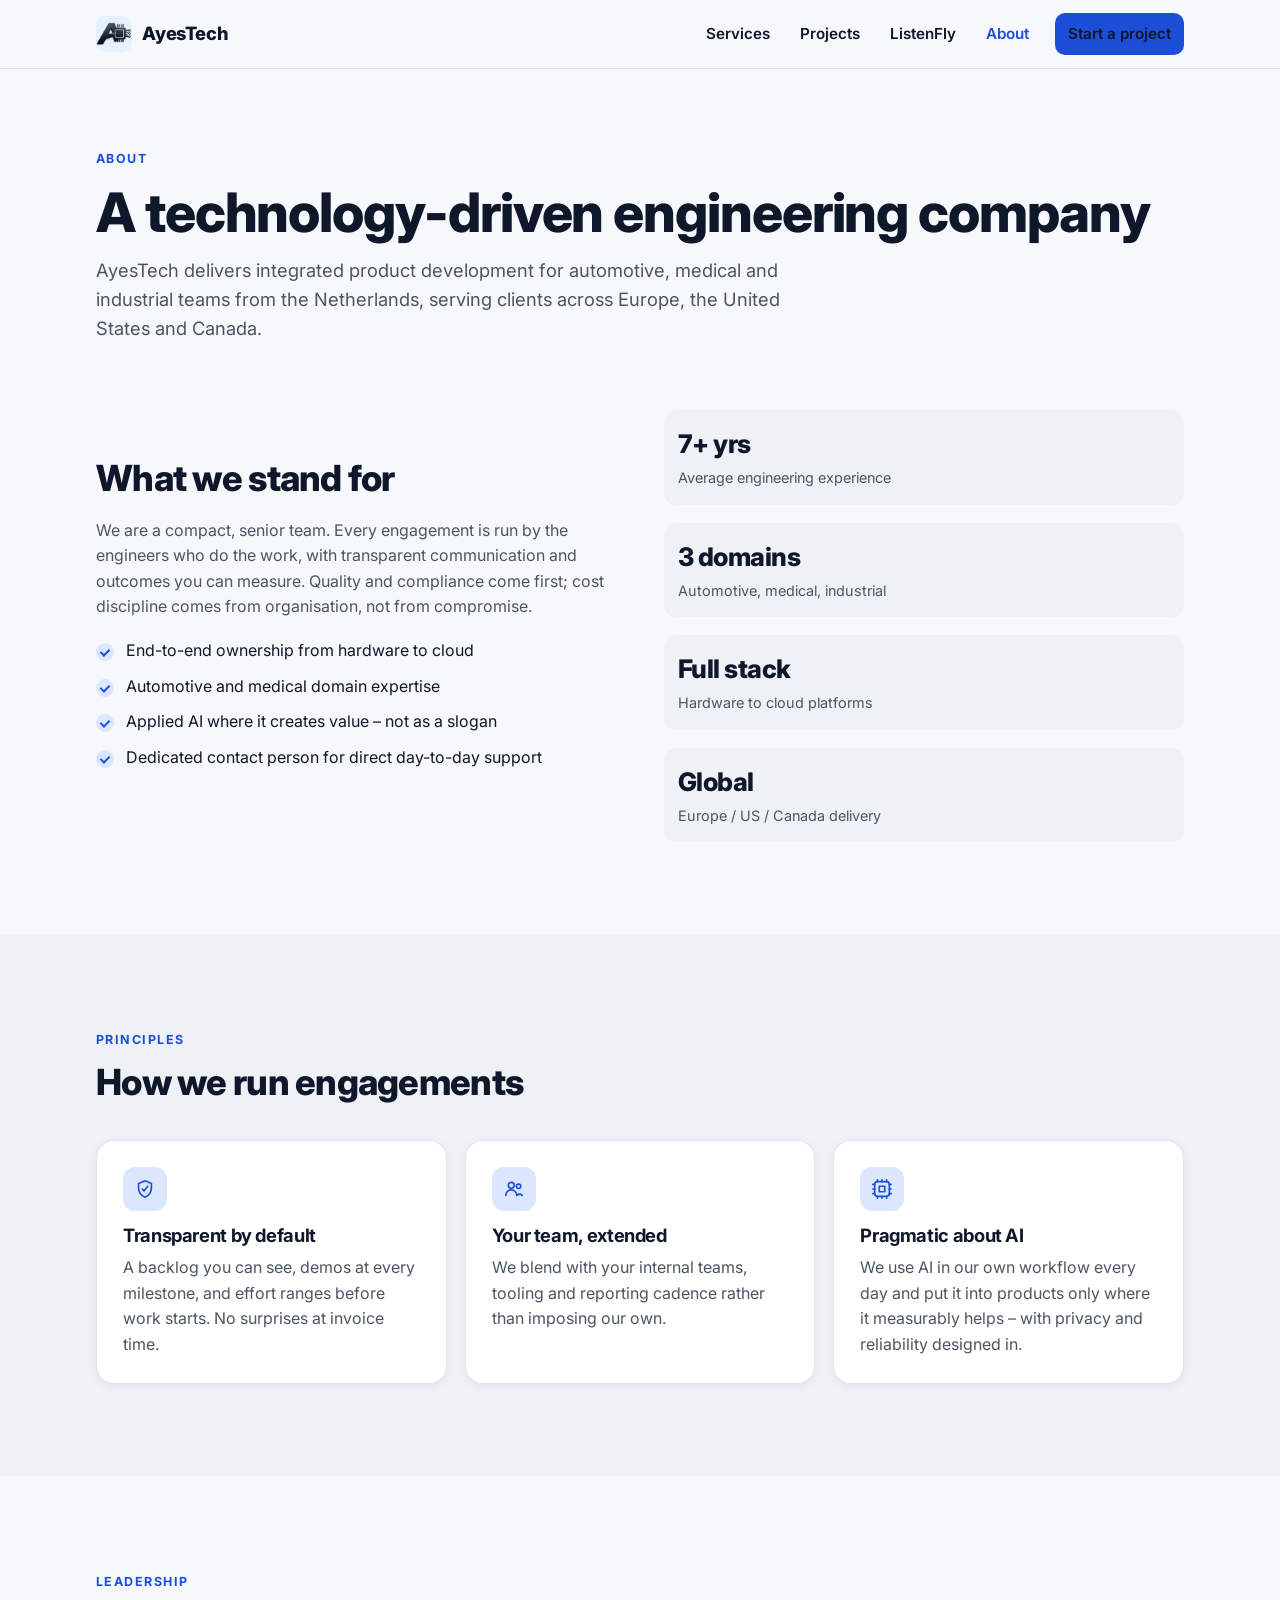
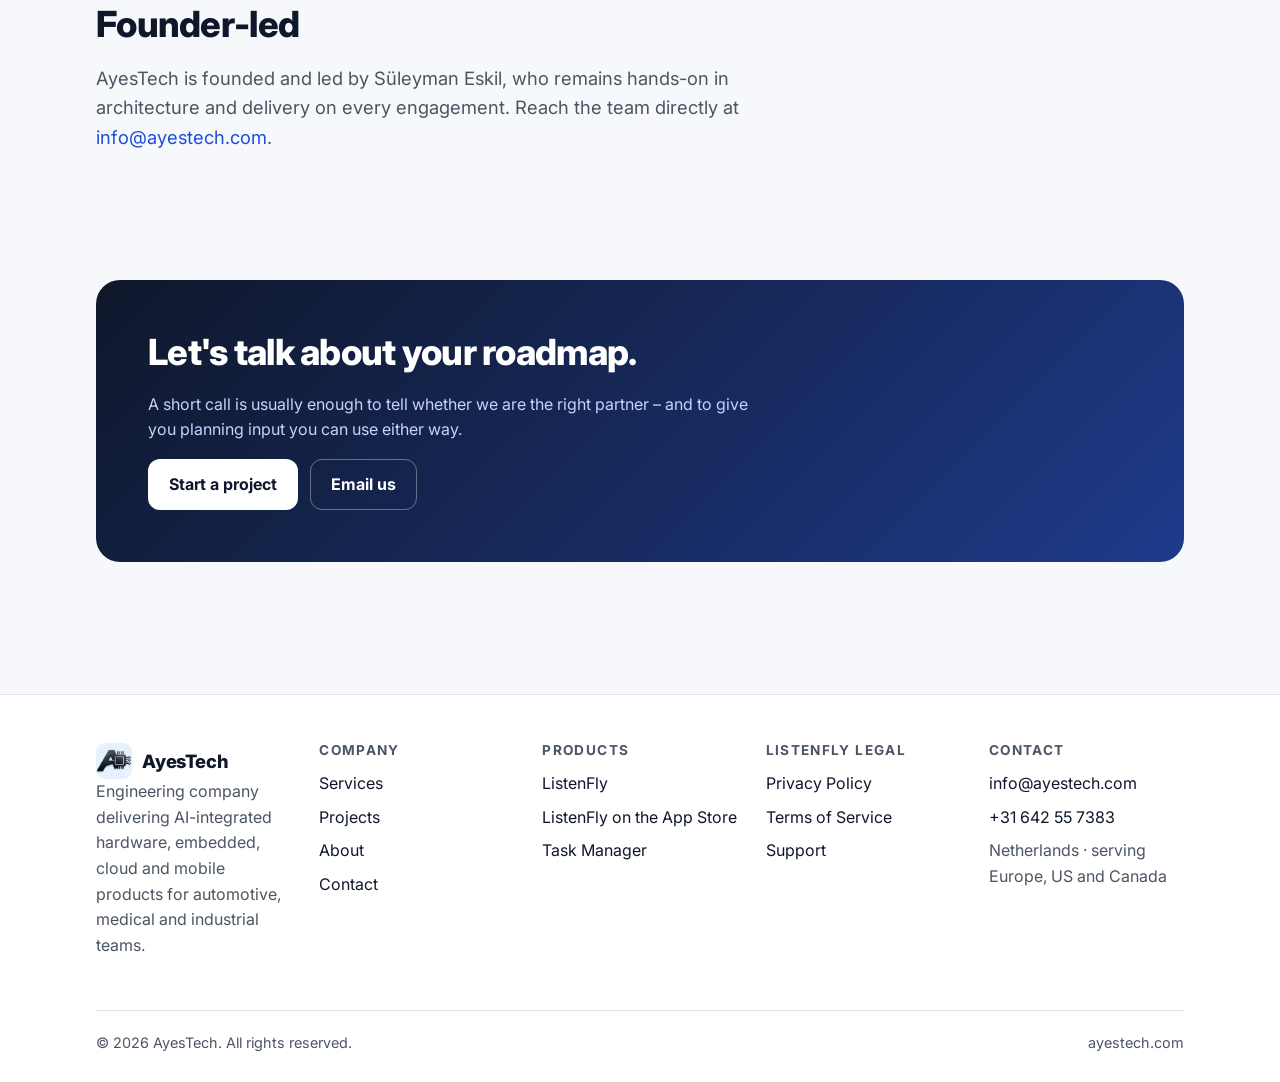
==== commit 6f0a6509: "Kurumsal site yeniden tasarlandi: tek sablondan uretilen sayfalar, mobil menu, ListenFly baglantilar" ====
--- a/about/index.html
+++ b/about/index.html
@@ -1,536 +1,372 @@
-<!DOCTYPE html>
+<!doctype html>
 <html lang="en">
 <head>
-	<meta charset="UTF-8" />
-	<meta name="viewport" content="width=device-width, initial-scale=1" />
-<meta name='robots' content='max-image-preview:large' />
-
-<!-- Async WordPress.com Remote Login -->
-
-<title>About &#8211; AyesTech</title>
-<style id="wp-img-auto-sizes-contain-inline-css">
-img:is([sizes=auto i],[sizes^="auto," i]){contain-intrinsic-size:3000px 1500px}
-/*# sourceURL=wp-img-auto-sizes-contain-inline-css */
+<meta charset="utf-8">
+<meta name="viewport" content="width=device-width, initial-scale=1">
+<title>About – AyesTech</title>
+<meta name="description" content="AyesTech is a technology-driven engineering company in the Netherlands delivering AI-integrated product development for automotive, medical and industrial teams across Europe, the US and Canada.">
+<link rel="canonical" href="https://ayestech.com/about/">
+<meta property="og:type" content="website">
+<meta property="og:site_name" content="AyesTech">
+<meta property="og:title" content="About – AyesTech">
+<meta property="og:description" content="AyesTech is a technology-driven engineering company in the Netherlands delivering AI-integrated product development for automotive, medical and industrial teams across Europe, the US and Canada.">
+<meta property="og:url" content="https://ayestech.com/about/">
+<meta property="og:image" content="https://ayestech.com/assets/og-image.png">
+<meta name="theme-color" content="#f6f8fb" media="(prefers-color-scheme: light)">
+<meta name="theme-color" content="#0b1020" media="(prefers-color-scheme: dark)">
+<link rel="icon" href="/assets/icon-192.png" type="image/png">
+<link rel="apple-touch-icon" href="/assets/icon-180.png">
+<link rel="preconnect" href="https://fonts.googleapis.com">
+<link rel="preconnect" href="https://fonts.gstatic.com" crossorigin>
+<link rel="stylesheet" href="https://fonts.googleapis.com/css2?family=Inter:wght@400;500;600;700;800&display=swap">
+<style>
+:root{
+  --bg:#f6f8fb;--surface:#ffffff;--surface-2:#eef2f7;--text:#0f172a;--muted:#4b5563;--line:#dfe5ee;
+  --brand:#0f172a;--accent:#1d4ed8;--accent-strong:#1e40af;--accent-soft:#dbe7ff;--accent-ink:#ffffff;
+  --ok:#047857;--radius:18px;--radius-sm:12px;--shadow:0 12px 32px rgba(15,23,42,.08);--shadow-sm:0 2px 8px rgba(15,23,42,.06);
+  --max:1120px;--gutter:16px;color-scheme:light dark;
+}
+@media (prefers-color-scheme: dark){
+  :root:not([data-theme="light"]){
+    --bg:#0b1020;--surface:#121a2e;--surface-2:#182239;--text:#e6eaf2;--muted:#a3adc2;--line:#24304a;
+    --brand:#e6eaf2;--accent:#6ea0ff;--accent-strong:#8bb3ff;--accent-soft:#1b2a52;--accent-ink:#0b1020;
+    --ok:#34d399;--shadow:0 12px 32px rgba(0,0,0,.35);--shadow-sm:0 2px 8px rgba(0,0,0,.3);
+  }
+}
+:root[data-theme="dark"]{
+  --bg:#0b1020;--surface:#121a2e;--surface-2:#182239;--text:#e6eaf2;--muted:#a3adc2;--line:#24304a;
+  --brand:#e6eaf2;--accent:#6ea0ff;--accent-strong:#8bb3ff;--accent-soft:#1b2a52;--accent-ink:#0b1020;
+  --ok:#34d399;--shadow:0 12px 32px rgba(0,0,0,.35);--shadow-sm:0 2px 8px rgba(0,0,0,.3);
+}
+*,*::before,*::after{box-sizing:border-box}
+html{scroll-behavior:smooth;-webkit-text-size-adjust:100%}
+body{margin:0;background:var(--bg);color:var(--text);font:16px/1.6 "Inter",-apple-system,BlinkMacSystemFont,"Segoe UI",Roboto,Helvetica,Arial,sans-serif;overflow-x:hidden}
+img{max-width:100%;height:auto;display:block}
+a{color:var(--accent);text-decoration:none}
+a:hover{text-decoration:underline}
+h1,h2,h3,h4{line-height:1.15;margin:0 0 .5em;letter-spacing:-.02em;color:var(--text)}
+h1{font-size:clamp(2rem,5.2vw,3.4rem);font-weight:800}
+h2{font-size:clamp(1.6rem,3.4vw,2.25rem);font-weight:800}
+h3{font-size:1.15rem;font-weight:700}
+p{margin:0 0 1em}
+ul{padding-left:1.2em}
+.container{width:100%;max-width:var(--max);margin:0 auto;padding:0 var(--gutter)}
+.skip{position:absolute;left:-999px;top:8px;background:var(--accent);color:var(--accent-ink);padding:8px 12px;border-radius:8px;z-index:100}
+.skip:focus{left:8px}
+
+/* Header */
+.site-header{position:sticky;top:0;z-index:50;background:color-mix(in srgb,var(--bg) 86%,transparent);backdrop-filter:saturate(180%) blur(14px);-webkit-backdrop-filter:saturate(180%) blur(14px);border-bottom:1px solid var(--line)}
+.nav{display:flex;align-items:center;justify-content:space-between;gap:16px;height:68px}
+.brand{display:flex;align-items:center;gap:10px;font-weight:800;font-size:1.15rem;color:var(--text);letter-spacing:-.01em}
+.brand:hover{text-decoration:none}
+.brand img{width:36px;height:36px;border-radius:9px}
+.site-nav{display:flex;align-items:center;gap:6px}
+.site-nav a{color:var(--text);font-weight:600;padding:8px 12px;border-radius:10px;font-size:.95rem}
+.site-nav a:hover{background:var(--surface-2);text-decoration:none}
+.site-nav a[aria-current="page"]{color:var(--accent)}
+.site-nav .btn{margin-left:8px}
+.nav-toggle{display:none;width:44px;height:44px;border:1px solid var(--line);background:var(--surface);border-radius:12px;cursor:pointer;padding:0;align-items:center;justify-content:center;flex-direction:column;gap:5px}
+.nav-toggle span{display:block;width:20px;height:2px;background:var(--text);border-radius:2px;transition:transform .2s,opacity .2s}
+.nav-toggle[aria-expanded="true"] span:nth-child(1){transform:translateY(7px) rotate(45deg)}
+.nav-toggle[aria-expanded="true"] span:nth-child(2){opacity:0}
+.nav-toggle[aria-expanded="true"] span:nth-child(3){transform:translateY(-7px) rotate(-45deg)}
+@media (max-width: 880px){
+  .nav-toggle{display:flex}
+  .site-nav{position:absolute;left:0;right:0;top:68px;display:none;flex-direction:column;align-items:stretch;gap:2px;padding:10px var(--gutter) 16px;background:var(--surface);border-bottom:1px solid var(--line);box-shadow:var(--shadow)}
+  .site-nav.open{display:flex}
+  .site-nav a{padding:13px 12px;font-size:1.05rem}
+  .site-nav .btn{margin:8px 0 0;text-align:center}
+}
+
+/* Buttons */
+.btn{display:inline-flex;align-items:center;justify-content:center;gap:8px;padding:12px 20px;border-radius:12px;font-weight:700;border:1px solid transparent;cursor:pointer;transition:transform .15s,box-shadow .15s,background .15s}
+.btn:hover{text-decoration:none;transform:translateY(-1px)}
+.btn-primary{background:var(--accent);color:var(--accent-ink)}
+.btn-primary:hover{background:var(--accent-strong);box-shadow:var(--shadow-sm)}
+.btn-secondary{background:var(--surface);color:var(--text);border-color:var(--line)}
+.btn-secondary:hover{background:var(--surface-2)}
+.btn-sm{padding:9px 14px;font-size:.92rem}
+.btn-row{display:flex;flex-wrap:wrap;gap:12px}
+
+/* Layout blocks */
+section{padding:64px 0}
+@media (min-width: 880px){section{padding:92px 0}}
+.section-head{max-width:720px;margin-bottom:36px}
+.eyebrow{display:inline-block;font-size:.78rem;font-weight:700;letter-spacing:.12em;text-transform:uppercase;color:var(--accent);margin-bottom:12px}
+.lead{font-size:1.15rem;color:var(--muted);max-width:60ch}
+.grid{display:grid;gap:18px}
+.grid-2{grid-template-columns:repeat(auto-fit,minmax(min(100%,300px),1fr))}
+.grid-3{grid-template-columns:repeat(auto-fit,minmax(min(100%,280px),1fr))}
+.grid-4{grid-template-columns:repeat(auto-fit,minmax(min(100%,220px),1fr))}
+.card{background:var(--surface);border:1px solid var(--line);border-radius:var(--radius);padding:26px;box-shadow:var(--shadow-sm);transition:transform .2s,box-shadow .2s,border-color .2s}
+.card:hover{transform:translateY(-3px);box-shadow:var(--shadow);border-color:color-mix(in srgb,var(--accent) 35%,var(--line))}
+.card h3{margin-top:14px}
+.card p{color:var(--muted);margin-bottom:0}
+.card .icon{width:44px;height:44px;border-radius:12px;background:var(--accent-soft);color:var(--accent);display:flex;align-items:center;justify-content:center}
+.card .icon svg{width:22px;height:22px}
+.card ul{color:var(--muted);margin:12px 0 0;padding-left:1.1em}
+.card li{margin:4px 0}
+a.card{color:inherit;display:block}
+a.card:hover{text-decoration:none}
+.card .more{display:inline-block;margin-top:14px;color:var(--accent);font-weight:600}
+.muted{color:var(--muted)}
+.alt{background:var(--surface-2)}
+.tight{padding-top:0}
+
+/* Hero */
+.hero{padding:56px 0 48px;position:relative;overflow:hidden}
+@media (min-width: 880px){.hero{padding:96px 0 80px}}
+.hero::before{content:"";position:absolute;inset:0;background:
+  radial-gradient(600px 300px at 10% 0%,color-mix(in srgb,var(--accent) 16%,transparent),transparent 70%),
+  radial-gradient(500px 260px at 90% 20%,color-mix(in srgb,var(--accent) 10%,transparent),transparent 70%);pointer-events:none}
+.hero .container{position:relative;display:grid;gap:36px;align-items:center}
+@media (min-width: 960px){.hero .container{grid-template-columns:1.15fr .85fr}}
+.hero h1{margin-bottom:18px}
+.hero .lead{font-size:1.2rem;margin-bottom:26px}
+.panel{background:var(--surface);border:1px solid var(--line);border-radius:var(--radius);padding:22px;box-shadow:var(--shadow)}
+.stats{display:grid;grid-template-columns:repeat(auto-fit,minmax(140px,1fr));gap:14px}
+.stat{padding:14px;border-radius:var(--radius-sm);background:var(--surface-2)}
+.stat b{display:block;font-size:clamp(1.25rem,4.6vw,1.6rem);font-weight:800;letter-spacing:-.02em;color:var(--text);white-space:nowrap}
+.stat span{font-size:.9rem;color:var(--muted)}
+.panel .foot{margin:16px 0 0;font-size:.9rem;color:var(--muted)}
+.strip{border-top:1px solid var(--line);border-bottom:1px solid var(--line);background:var(--surface);padding:16px 0}
+.strip .container{display:flex;flex-wrap:wrap;gap:8px 22px;justify-content:center;font-weight:600;font-size:.92rem;color:var(--muted)}
+.strip span::before{content:"";display:inline-block;width:6px;height:6px;border-radius:50%;background:var(--accent);margin-right:8px;vertical-align:middle}
+
+/* Feature rows */
+.split{display:grid;gap:28px;align-items:center}
+@media (min-width: 900px){.split{grid-template-columns:1fr 1fr;gap:48px}.split.rev > :first-child{order:2}}
+.split img{border-radius:var(--radius)}
+.checks{list-style:none;padding:0;margin:18px 0 24px}
+.checks li{padding-left:30px;position:relative;margin:10px 0;color:var(--text)}
+.checks li::before{content:"";position:absolute;left:0;top:5px;width:18px;height:18px;border-radius:50%;background:var(--accent-soft)}
+.checks li::after{content:"";position:absolute;left:6px;top:9px;width:6px;height:9px;border:solid var(--accent);border-width:0 2px 2px 0;transform:rotate(45deg)}
+
+/* Steps */
+.steps{counter-reset:step}
+.step{position:relative;padding-top:8px}
+.step .num{font-size:.8rem;font-weight:800;letter-spacing:.12em;color:var(--accent)}
+.step h3{margin:6px 0 4px}
+.step .sub{font-weight:600;color:var(--text);margin:0 0 6px}
+
+/* Product card */
+.product{display:grid;gap:28px;align-items:center;background:var(--surface);border:1px solid var(--line);border-radius:24px;padding:28px;box-shadow:var(--shadow)}
+@media (min-width: 900px){.product{grid-template-columns:1fr 1fr;padding:44px}}
+.product .app{display:flex;align-items:center;gap:14px;margin-bottom:14px}
+.product .app img{width:56px;height:56px;border-radius:14px;box-shadow:var(--shadow-sm)}
+.product .app b{font-size:1.25rem}
+.product .app span{display:block;color:var(--muted);font-size:.9rem}
+
+/* CTA band */
+.cta{background:linear-gradient(135deg,#0f172a,#1e3a8a);color:#fff;border-radius:24px;padding:36px 28px;display:grid;gap:22px;align-items:center}
+@media (min-width: 900px){.cta{grid-template-columns:1.3fr .7fr;padding:52px}}
+.cta h2,.cta p{color:#fff}
+.cta p{color:#c7d2fe}
+.cta .btn-primary{background:#fff;color:#0f172a}
+.cta .btn-primary:hover{background:#e0e7ff}
+.cta .btn-secondary{background:transparent;color:#fff;border-color:rgba(255,255,255,.35)}
+.cta .btn-secondary:hover{background:rgba(255,255,255,.08)}
+.cta ul{margin:0;padding-left:1.1em;color:#e0e7ff}
+
+/* Page header */
+.page-head{padding:52px 0 36px}
+@media (min-width: 880px){.page-head{padding:76px 0 48px}}
+.page-head h1{margin-bottom:12px}
+
+/* Prose (legal pages) */
+.prose{max-width:760px}
+.prose h2{font-size:1.35rem;margin-top:2.2em}
+.prose h2 .n{display:inline-block;min-width:34px;height:34px;line-height:34px;text-align:center;border-radius:10px;background:var(--accent-soft);color:var(--accent);font-size:.95rem;margin-right:10px;vertical-align:middle}
+.prose p,.prose li{color:var(--text)}
+.prose .summary{background:var(--surface);border:1px solid var(--line);border-left:4px solid var(--accent);border-radius:var(--radius-sm);padding:18px 20px}
+.prose .meta{color:var(--muted);font-size:.95rem}
+.toc{background:var(--surface);border:1px solid var(--line);border-radius:var(--radius-sm);padding:16px 20px;margin:24px 0}
+.toc ol{margin:0;padding-left:1.3em;columns:2;column-gap:28px}
+@media (max-width: 640px){.toc ol{columns:1}}
+.toc li{margin:4px 0;break-inside:avoid}
+.subnav{display:flex;flex-wrap:wrap;gap:8px;margin:0 0 8px}
+.subnav a{padding:7px 12px;border:1px solid var(--line);border-radius:999px;background:var(--surface);color:var(--text);font-size:.9rem;font-weight:600}
+.subnav a[aria-current="page"]{border-color:var(--accent);color:var(--accent)}
+.subnav a:hover{text-decoration:none;background:var(--surface-2)}
+
+/* Contact */
+.contact-card dl{margin:0;display:grid;grid-template-columns:auto 1fr;gap:10px 18px}
+.contact-card dt{font-weight:700}
+.contact-card dd{margin:0}
+
+/* Footer */
+.site-footer{border-top:1px solid var(--line);background:var(--surface);padding:48px 0 28px;margin-top:40px}
+.footer-grid{display:grid;gap:28px;grid-template-columns:repeat(auto-fit,minmax(min(100%,180px),1fr))}
+.footer-grid h4{font-size:.85rem;letter-spacing:.1em;text-transform:uppercase;color:var(--muted);margin-bottom:12px}
+.footer-grid ul{list-style:none;padding:0;margin:0}
+.footer-grid li{margin:8px 0}
+.footer-grid a{color:var(--text)}
+.footer-brand p{color:var(--muted);max-width:34ch}
+.footer-bottom{display:flex;flex-wrap:wrap;gap:10px 20px;justify-content:space-between;margin-top:36px;padding-top:20px;border-top:1px solid var(--line);color:var(--muted);font-size:.9rem}
+
+/* Reveal */
+@media (prefers-reduced-motion: no-preference){
+  .reveal{opacity:0;transform:translateY(14px);transition:opacity .5s ease,transform .5s ease}
+  .reveal.in{opacity:1;transform:none}
+}
 </style>
-<link crossorigin='anonymous' rel='stylesheet' id='all-css-2-1' href="../assets/1d4d6fa4af3a.css" type='text/css' media='all' />
-<style id="wp-block-site-title-inline-css">
-.wp-block-site-title{box-sizing:border-box}.wp-block-site-title :where(a){color:inherit;font-family:inherit;font-size:inherit;font-style:inherit;font-weight:inherit;letter-spacing:inherit;line-height:inherit;text-decoration:inherit}
-/*# sourceURL=/wp-content/plugins/gutenberg-core/v24.3.1/build/styles/block-library/site-title/style.min.css */
-</style>
-<style id="wp-block-group-inline-css">
-.wp-block-group{box-sizing:border-box}:where(.wp-block-group.wp-block-group-is-layout-constrained){position:relative}
-/*# sourceURL=/wp-content/plugins/gutenberg-core/v24.3.1/build/styles/block-library/group/style.min.css */
-</style>
-<style id="wp-block-navigation-link-inline-css">
-.wp-block-navigation .wp-block-navigation-item__label{overflow-wrap:break-word}.wp-block-navigation .wp-block-navigation-item__description{display:none}.link-ui-tools{outline:1px solid #f0f0f0;padding:8px}.link-ui-block-inserter{padding-top:8px}.link-ui-block-inserter__back{margin-left:8px;text-transform:uppercase}
-
-				.is-style-arrow-link .wp-block-navigation-item__label:after {
-					content: "\2197";
-					padding-inline-start: 0.25rem;
-					vertical-align: middle;
-					text-decoration: none;
-					display: inline-block;
-				}
-/*# sourceURL=wp-block-navigation-link-inline-css */
-</style>
-<style id="wp-block-navigation-inline-css">
-.wp-block-navigation{position:relative}.wp-block-navigation ul{margin-bottom:0;margin-left:0;margin-top:0;padding-left:0}.wp-block-navigation ul,.wp-block-navigation ul li{list-style:none}.wp-block-navigation .wp-block-navigation-item{align-items:center;background-color:inherit;display:flex;position:relative}.wp-block-navigation .wp-block-navigation-item .wp-block-navigation__submenu-container:empty{display:none}.wp-block-navigation .wp-block-navigation-item__content{display:block;z-index:1}.wp-block-navigation .wp-block-navigation-item__content.wp-block-navigation-item__content{color:inherit}.wp-block-navigation.has-text-decoration-underline .wp-block-navigation-item__content,.wp-block-navigation.has-text-decoration-underline .wp-block-navigation-item__content:active,.wp-block-navigation.has-text-decoration-underline .wp-block-navigation-item__content:focus{text-decoration:underline}.wp-block-navigation.has-text-decoration-line-through .wp-block-navigation-item__content,.wp-block-navigation.has-text-decoration-line-through .wp-block-navigation-item__content:active,.wp-block-navigation.has-text-decoration-line-through .wp-block-navigation-item__content:focus{text-decoration:line-through}.wp-block-navigation :where(a),.wp-block-navigation :where(a:active),.wp-block-navigation :where(a:focus){text-decoration:none}.wp-block-navigation .wp-block-navigation__submenu-icon{align-self:center;background-color:inherit;border:none;color:currentColor;display:inline-block;font-size:inherit;height:.6em;line-height:0;margin-left:.25em;padding:0;width:.6em}.wp-block-navigation .wp-block-navigation__submenu-icon svg{stroke:currentColor;display:inline-block;height:inherit;margin-top:.075em;width:inherit}.wp-block-navigation{--navigation-layout-justification-setting:flex-start;--navigation-layout-direction:row;--navigation-layout-wrap:wrap;--navigation-layout-justify:flex-start;--navigation-layout-align:center}.wp-block-navigation.is-vertical{--navigation-layout-direction:column;--navigation-layout-justify:initial;--navigation-layout-align:flex-start;text-align:var(--navigation-layout-text-align,inherit)}.wp-block-navigation.is-vertical .wp-block-navigation-item__content{text-align:inherit}.wp-block-navigation.is-vertical .wp-block-navigation-item:not(.open-always)>.wp-block-navigation__submenu-container{text-align:initial}.wp-block-navigation.no-wrap{--navigation-layout-wrap:nowrap}.wp-block-navigation.items-justified-center{--navigation-layout-justification-setting:center;--navigation-layout-justify:center;--navigation-layout-text-align:center}.wp-block-navigation.items-justified-center.is-vertical{--navigation-layout-align:center}.wp-block-navigation.items-justified-right{--navigation-layout-justification-setting:flex-end;--navigation-layout-justify:flex-end;--navigation-layout-text-align:end}.wp-block-navigation.items-justified-right.is-vertical{--navigation-layout-align:flex-end}.wp-block-navigation.items-justified-space-between{--navigation-layout-justification-setting:space-between;--navigation-layout-justify:space-between}:where(.wp-block-navigation) ul li{padding:0}.wp-block-navigation .has-child .wp-block-navigation__submenu-container{align-items:normal;background-color:inherit;color:inherit;display:flex;flex-direction:column;opacity:0;position:absolute;z-index:2}@media not (prefers-reduced-motion){.wp-block-navigation .has-child .wp-block-navigation__submenu-container{transition:opacity .1s linear}}.wp-block-navigation .has-child .wp-block-navigation__submenu-container{height:0;overflow:hidden;visibility:hidden;width:0}.wp-block-navigation .has-child .wp-block-navigation__submenu-container>.wp-block-navigation-item>.wp-block-navigation-item__content{display:flex;flex-grow:1;padding:.5em 1em}.wp-block-navigation .has-child .wp-block-navigation__submenu-container>.wp-block-navigation-item>.wp-block-navigation-item__content .wp-block-navigation__submenu-icon{margin-left:auto;margin-right:0}.wp-block-navigation .has-child .wp-block-navigation__submenu-container .wp-block-navigation-item__content{margin:0}.wp-block-navigation .has-child .wp-block-navigation__submenu-container{left:-1px;top:100%}@media (min-width:782px){.wp-block-navigation .has-child .wp-block-navigation__submenu-container .wp-block-navigation__submenu-container{left:100%;top:-1px}.wp-block-navigation .has-child .wp-block-navigation__submenu-container .wp-block-navigation__submenu-container:before{background:transparent;content:"";display:block;height:100%;position:absolute;right:100%;width:.5em}.wp-block-navigation .has-child .wp-block-navigation__submenu-container .wp-block-navigation__submenu-icon{margin-right:.25em}.wp-block-navigation .has-child .wp-block-navigation__submenu-container .wp-block-navigation__submenu-icon svg{transform:rotate(-90deg)}}@media (hover:hover){.wp-block-navigation .has-child:not(.open-on-click):not(.open-always):hover>.wp-block-navigation__submenu-container{height:auto;min-width:200px;opacity:1;overflow:visible;visibility:visible;width:auto}}.wp-block-navigation .has-child:not(.open-always) .wp-block-navigation-submenu__toggle[aria-expanded=true]~.wp-block-navigation__submenu-container,.wp-block-navigation .has-child:not(.open-on-click):not(.open-on-hover-click):not(.open-always):focus-within>.wp-block-navigation__submenu-container{height:auto;min-width:200px;opacity:1;overflow:visible;visibility:visible;width:auto}.wp-block-navigation .has-child.open-always{align-items:var(--navigation-layout-align,initial);flex-direction:var(--navigation-layout-direction,initial);flex-wrap:var(--navigation-layout-wrap,wrap);gap:var(--wp--style--block-gap,2em)}.wp-block-navigation .has-child.open-always,.wp-block-navigation .has-child.open-always .wp-block-navigation-item{justify-content:var(--navigation-layout-justify,initial)}.wp-block-navigation .has-child.open-always .wp-block-navigation__submenu-container,.wp-block-navigation .has-child.open-always.wp-block-navigation-submenu{gap:var(--wp--style--block-gap,2em)}.wp-block-navigation .has-child.open-always .wp-block-navigation-item,.wp-block-navigation .has-child.open-always .wp-block-navigation__submenu-container,.wp-block-navigation .has-child.open-always.wp-block-navigation-submenu{padding-bottom:0;padding-top:0}.wp-block-navigation .has-child.open-always .wp-block-navigation__submenu-container{padding-left:var(--wp--style--block-gap,2em);padding-right:var(--wp--style--block-gap,2em)}.wp-block-navigation .has-child.open-always .wp-block-navigation__submenu-container .wp-block-navigation-item__content{padding:0}.wp-block-navigation .has-child.open-always .wp-block-navigation__submenu-container>.wp-block-navigation-item>.wp-block-navigation-item__content,.wp-block-navigation .has-child.open-always>.wp-block-navigation-item__content{flex-grow:0}.wp-block-navigation .has-child.open-always>.wp-block-navigation__submenu-container{background-color:transparent;border:none;box-shadow:none!important;color:inherit;flex-basis:100%;height:auto;opacity:1;overflow:visible;position:static;visibility:visible;width:auto}.wp-block-navigation.has-background .has-child .wp-block-navigation__submenu-container{left:0;top:100%}@media (min-width:782px){.wp-block-navigation.has-background .has-child .wp-block-navigation__submenu-container .wp-block-navigation__submenu-container{left:100%;top:0}}.wp-block-navigation-submenu{display:flex;position:relative}.wp-block-navigation-submenu .wp-block-navigation__submenu-icon svg{stroke:currentColor}button.wp-block-navigation-item__content{background-color:transparent;border:none;color:currentColor;font-family:inherit;font-size:inherit;font-style:inherit;font-weight:inherit;letter-spacing:inherit;line-height:inherit;text-align:left;text-transform:inherit}.wp-block-navigation-submenu__toggle{cursor:pointer}.wp-block-navigation-submenu__toggle[aria-expanded=true]+.wp-block-navigation__submenu-icon>svg,.wp-block-navigation-submenu__toggle[aria-expanded=true]>svg{transform:rotate(180deg)}.wp-block-navigation-item.open-on-click .wp-block-navigation-submenu__toggle{padding-left:0;padding-right:.85em}.wp-block-navigation-item.open-on-click .wp-block-navigation-submenu__toggle+.wp-block-navigation__submenu-icon{margin-left:-.6em;pointer-events:none}.wp-block-navigation-item.open-on-click button.wp-block-navigation-item__content:not(.wp-block-navigation-submenu__toggle){padding:0}.wp-block-navigation .wp-block-page-list,.wp-block-navigation__container,.wp-block-navigation__responsive-close,.wp-block-navigation__responsive-container,.wp-block-navigation__responsive-container-content,.wp-block-navigation__responsive-dialog{gap:inherit}:where(.wp-block-navigation.has-background .wp-block-navigation-item a:not(.wp-element-button)),:where(.wp-block-navigation.has-background .wp-block-navigation-submenu a:not(.wp-element-button)){padding:.5em 1em}:where(.wp-block-navigation .wp-block-navigation__submenu-container .wp-block-navigation-item a:not(.wp-element-button)),:where(.wp-block-navigation .wp-block-navigation__submenu-container .wp-block-navigation-submenu a:not(.wp-element-button)),:where(.wp-block-navigation .wp-block-navigation__submenu-container .wp-block-navigation-submenu button.wp-block-navigation-item__content),:where(.wp-block-navigation .wp-block-navigation__submenu-container .wp-block-pages-list__item button.wp-block-navigation-item__content){padding:.5em 1em}.wp-block-navigation.items-justified-right .wp-block-navigation__container .has-child .wp-block-navigation__submenu-container,.wp-block-navigation.items-justified-right .wp-block-page-list>.has-child .wp-block-navigation__submenu-container,.wp-block-navigation.items-justified-space-between .wp-block-page-list>.has-child:last-child .wp-block-navigation__submenu-container,.wp-block-navigation.items-justified-space-between>.wp-block-navigation__container>.has-child:last-child .wp-block-navigation__submenu-container{left:auto;right:0}.wp-block-navigation.items-justified-right .wp-block-navigation__container .has-child .wp-block-navigation__submenu-container .wp-block-navigation__submenu-container,.wp-block-navigation.items-justified-right .wp-block-page-list>.has-child .wp-block-navigation__submenu-container .wp-block-navigation__submenu-container,.wp-block-navigation.items-justified-space-between .wp-block-page-list>.has-child:last-child .wp-block-navigation__submenu-container .wp-block-navigation__submenu-container,.wp-block-navigation.items-justified-space-between>.wp-block-navigation__container>.has-child:last-child .wp-block-navigation__submenu-container .wp-block-navigation__submenu-container{left:-1px;right:-1px}@media (min-width:782px){.wp-block-navigation.items-justified-right .wp-block-navigation__container .has-child .wp-block-navigation__submenu-container .wp-block-navigation__submenu-container,.wp-block-navigation.items-justified-right .wp-block-page-list>.has-child .wp-block-navigation__submenu-container .wp-block-navigation__submenu-container,.wp-block-navigation.items-justified-space-between .wp-block-page-list>.has-child:last-child .wp-block-navigation__submenu-container .wp-block-navigation__submenu-container,.wp-block-navigation.items-justified-space-between>.wp-block-navigation__container>.has-child:last-child .wp-block-navigation__submenu-container .wp-block-navigation__submenu-container{left:auto;right:100%}}.wp-block-navigation:not(.has-background) .wp-block-navigation__submenu-container{background-color:#fff;border:1px solid rgba(0,0,0,.15)}.wp-block-navigation.has-background .wp-block-navigation__submenu-container{background-color:inherit}.wp-block-navigation:not(.has-text-color) .wp-block-navigation__submenu-container{color:#000}.wp-block-navigation__container{align-items:var(--navigation-layout-align,initial);display:flex;flex-direction:var(--navigation-layout-direction,initial);flex-wrap:var(--navigation-layout-wrap,wrap);justify-content:var(--navigation-layout-justify,initial);list-style:none;margin:0;padding-left:0}.wp-block-navigation__container .is-responsive{display:none}.wp-block-navigation__container:only-child,.wp-block-page-list:only-child{flex-grow:1}@keyframes overlay-menu__fade-in-animation{0%{opacity:0;transform:translateY(.5em)}to{opacity:1;transform:translateY(0)}}.wp-block-navigation__responsive-container{bottom:0;display:none;left:0;position:fixed;right:0;top:0}.wp-block-navigation__responsive-container :where(.wp-block-navigation-item a){color:inherit}.wp-block-navigation__responsive-container .wp-block-navigation__responsive-container-content{align-items:var(--navigation-layout-align,initial);display:flex;flex-direction:var(--navigation-layout-direction,initial);flex-wrap:var(--navigation-layout-wrap,wrap);justify-content:var(--navigation-layout-justify,initial)}.wp-block-navigation__responsive-container:not(.is-menu-open.is-menu-open){background-color:inherit!important;color:inherit!important}.wp-block-navigation__responsive-container.is-menu-open{background-color:inherit;display:flex;flex-direction:column}@media not (prefers-reduced-motion){.wp-block-navigation__responsive-container.is-menu-open{animation:overlay-menu__fade-in-animation .1s ease-out;animation-fill-mode:forwards}}.wp-block-navigation__responsive-container.is-menu-open:not(.disable-default-overlay){padding:clamp(1rem,var(--wp--style--root--padding-top),20rem) clamp(1rem,var(--wp--style--root--padding-right),20rem) clamp(1rem,var(--wp--style--root--padding-bottom),20rem) clamp(1rem,var(--wp--style--root--padding-left),20rem)}.wp-block-navigation__responsive-container.is-menu-open{overflow:auto;z-index:100000}.wp-block-navigation__responsive-container.is-menu-open:not(.disable-default-overlay) .wp-block-navigation__responsive-container-content{padding-top:calc(2rem + 24px)}.wp-block-navigation__responsive-container.is-menu-open:where(:not(.disable-default-overlay)) .wp-block-navigation__responsive-container-content{align-items:var(--navigation-layout-justification-setting,inherit);display:flex;flex-direction:column;flex-wrap:nowrap;overflow:visible;text-align:var(--navigation-layout-text-align,inherit)}.wp-block-navigation__responsive-container.is-menu-open:where(:not(.disable-default-overlay)) .wp-block-navigation__responsive-container-content,.wp-block-navigation__responsive-container.is-menu-open:where(:not(.disable-default-overlay)) .wp-block-navigation__responsive-container-content .wp-block-navigation__container,.wp-block-navigation__responsive-container.is-menu-open:where(:not(.disable-default-overlay)) .wp-block-navigation__responsive-container-content .wp-block-page-list{justify-content:flex-start}.wp-block-navigation__responsive-container.is-menu-open:where(:not(.disable-default-overlay)) .wp-block-navigation__responsive-container-content .wp-block-navigation__submenu-icon{display:none}.wp-block-navigation__responsive-container.is-menu-open:where(:not(.disable-default-overlay)) .wp-block-navigation__responsive-container-content .has-child .wp-block-navigation__submenu-container{border:none;height:auto;min-width:200px;opacity:1;overflow:initial;padding-left:2rem;padding-right:2rem;position:static;visibility:visible;width:auto}.wp-block-navigation__responsive-container.is-menu-open:where(:not(.disable-default-overlay)) .wp-block-navigation__responsive-container-content .wp-block-navigation__container,.wp-block-navigation__responsive-container.is-menu-open:where(:not(.disable-default-overlay)) .wp-block-navigation__responsive-container-content .wp-block-navigation__submenu-container{gap:inherit}.wp-block-navigation__responsive-container.is-menu-open:where(:not(.disable-default-overlay)) .wp-block-navigation__responsive-container-content .wp-block-navigation__submenu-container{padding-top:var(--wp--style--block-gap,2em);text-align:inherit}.wp-block-navigation__responsive-container.is-menu-open:where(:not(.disable-default-overlay)) .wp-block-navigation__responsive-container-content .wp-block-navigation-item__content{padding:0;text-align:inherit}.wp-block-navigation__responsive-container.is-menu-open:where(:not(.disable-default-overlay)) .wp-block-navigation__responsive-container-content .wp-block-navigation-item,.wp-block-navigation__responsive-container.is-menu-open:where(:not(.disable-default-overlay)) .wp-block-navigation__responsive-container-content .wp-block-navigation__container,.wp-block-navigation__responsive-container.is-menu-open:where(:not(.disable-default-overlay)) .wp-block-navigation__responsive-container-content .wp-block-page-list{align-items:var(--navigation-layout-justification-setting,initial);display:flex;flex-direction:column}.wp-block-navigation__responsive-container.is-menu-open:where(:not(.disable-default-overlay)) .wp-block-navigation-item,.wp-block-navigation__responsive-container.is-menu-open:where(:not(.disable-default-overlay)) .wp-block-navigation-item .wp-block-navigation__submenu-container,.wp-block-navigation__responsive-container.is-menu-open:where(:not(.disable-default-overlay)) .wp-block-navigation__container,.wp-block-navigation__responsive-container.is-menu-open:where(:not(.disable-default-overlay)) .wp-block-page-list{background:transparent!important;color:inherit!important}.wp-block-navigation__responsive-container.is-menu-open:where(:not(.disable-default-overlay)) .wp-block-navigation-item .wp-block-navigation__submenu-container{box-shadow:none!important}.wp-block-navigation__responsive-container.is-menu-open:where(:not(.disable-default-overlay)) .wp-block-navigation__submenu-container.wp-block-navigation__submenu-container.wp-block-navigation__submenu-container.wp-block-navigation__submenu-container{left:auto;right:auto}.wp-block-navigation__responsive-container.disable-default-overlay .wp-block-navigation__overlay-container{display:none;width:100%}.wp-block-navigation__responsive-container.disable-default-overlay .wp-block-navigation__responsive-close{max-width:none}.wp-block-navigation__responsive-container.disable-default-overlay.is-menu-open .wp-block-navigation__responsive-container-content>:not(.wp-block-navigation__overlay-container){display:none}.wp-block-navigation__responsive-container.disable-default-overlay.is-menu-open .wp-block-navigation__responsive-container-content .wp-block-navigation__overlay-container{display:block}.wp-block-navigation__responsive-container.disable-default-overlay.is-menu-open .wp-block-navigation__responsive-container-content .wp-block-navigation__overlay-container .wp-block-navigation__submenu-container{left:0;right:auto}@media (min-width:600px){.wp-block-navigation__responsive-container:not(.hidden-by-default):not(.is-menu-open){background-color:inherit;display:block;position:relative;width:100%;z-index:auto}.wp-block-navigation__responsive-container:not(.hidden-by-default):not(.is-menu-open) .wp-block-navigation__responsive-container-close{display:none}.wp-block-navigation__responsive-container.is-menu-open .wp-block-navigation__submenu-container.wp-block-navigation__submenu-container.wp-block-navigation__submenu-container.wp-block-navigation__submenu-container{left:0}}.wp-block-navigation:not(.has-background) .wp-block-navigation__responsive-container.is-menu-open:not(.disable-default-overlay){background-color:#fff}.wp-block-navigation:not(.has-text-color) .wp-block-navigation__responsive-container.is-menu-open:not(.disable-default-overlay){color:#000}.wp-block-navigation__toggle_button_label{font-size:1rem;font-weight:700}.wp-block-navigation__responsive-container-close,.wp-block-navigation__responsive-container-open{background:transparent;border:none;color:currentColor;cursor:pointer;margin:0;padding:0;text-transform:inherit;vertical-align:middle}.wp-block-navigation__responsive-container-close svg,.wp-block-navigation__responsive-container-open svg{fill:currentColor;display:block;height:24px;pointer-events:none;width:24px}.wp-block-navigation__responsive-container-open{display:flex}.wp-block-navigation__responsive-container-open.wp-block-navigation__responsive-container-open.wp-block-navigation__responsive-container-open{font-family:inherit;font-size:inherit;font-weight:inherit}@media (min-width:600px){.wp-block-navigation__responsive-container-open:not(.always-shown){display:none}}.wp-block-navigation__responsive-container-close{position:absolute;right:0;top:0;z-index:2}.wp-block-navigation__responsive-container-close.wp-block-navigation__responsive-container-close.wp-block-navigation__responsive-container-close{font-family:inherit;font-size:inherit;font-weight:inherit}.disable-default-overlay .wp-block-navigation__responsive-container-close{right:clamp(1rem,var(--wp--style--root--padding-left),20rem);top:clamp(1rem,var(--wp--style--root--padding-left),20rem)}.wp-block-navigation__responsive-close{width:100%}.has-modal-open .wp-block-navigation__responsive-close{margin-left:auto;margin-right:auto;max-width:var(--wp--style--global--wide-size,100%)}.wp-block-navigation__responsive-close:focus{outline:none}.is-menu-open .wp-block-navigation__responsive-close,.is-menu-open .wp-block-navigation__responsive-container-content,.is-menu-open .wp-block-navigation__responsive-dialog{box-sizing:border-box}.wp-block-navigation__responsive-dialog{position:relative}.has-modal-open .admin-bar .is-menu-open:where(:not(.disable-default-overlay)) .wp-block-navigation__responsive-dialog{margin-top:46px}@media (min-width:782px){.has-modal-open .admin-bar .is-menu-open:where(:not(.disable-default-overlay)) .wp-block-navigation__responsive-dialog{margin-top:32px}}html.has-modal-open{overflow:hidden}
-/*# sourceURL=/wp-content/plugins/gutenberg-core/v24.3.1/build/styles/block-library/navigation/style.min.css */
-</style>
-<style id="wp-block-spacer-inline-css">
-.wp-block-spacer{clear:both}
-/*# sourceURL=/wp-content/plugins/gutenberg-core/v24.3.1/build/styles/block-library/spacer/style.min.css */
-</style>
-<style id="wp-block-post-title-inline-css">
-.wp-block-post-title{box-sizing:border-box;overflow-wrap:anywhere;word-break:normal}.wp-block-post-title :where(a){font-family:inherit;font-size:inherit;font-style:inherit;font-weight:inherit;letter-spacing:inherit;line-height:inherit;text-decoration:inherit}
-/*# sourceURL=/wp-content/plugins/gutenberg-core/v24.3.1/build/styles/block-library/post-title/style.min.css */
-</style>
-<style id="wp-block-paragraph-inline-css">
-.is-small-text{font-size:.875em}.is-regular-text{font-size:1em}.is-large-text{font-size:2.25em}.is-larger-text{font-size:3em}.has-drop-cap:not(:focus):first-letter{float:left;font-size:8.4em;font-style:normal;font-weight:100;line-height:.68;margin:.05em .1em 0 0;text-transform:uppercase}body.rtl .has-drop-cap:not(:focus):first-letter{float:none;margin-left:.1em}p.has-drop-cap.has-background{overflow:hidden}:root :where(p.has-background){padding:var(--wp--style--block-background-padding,1.25em 2.375em)}:where(p.has-text-color:not(.has-link-color)) a{color:inherit}p.has-text-align-left[style*="writing-mode:vertical-lr"],p.has-text-align-right[style*="writing-mode:vertical-rl"]{rotate:180deg}
-/*# sourceURL=/wp-content/plugins/gutenberg-core/v24.3.1/build/styles/block-library/paragraph/style.min.css */
-</style>
-<style id="wp-block-post-content-inline-css">
-.wp-block-post-content{display:flow-root}
-/*# sourceURL=/wp-content/plugins/gutenberg-core/v24.3.1/build/styles/block-library/post-content/style.min.css */
-</style>
-<style id="wp-block-heading-inline-css">
-h1:where(.wp-block-heading).has-background,h2:where(.wp-block-heading).has-background,h3:where(.wp-block-heading).has-background,h4:where(.wp-block-heading).has-background,h5:where(.wp-block-heading).has-background,h6:where(.wp-block-heading).has-background{padding:var(--wp--style--block-background-padding,1.25em 2.375em)}h1.has-text-align-left[style*=writing-mode]:where([style*=vertical-lr]),h1.has-text-align-right[style*=writing-mode]:where([style*=vertical-rl]),h2.has-text-align-left[style*=writing-mode]:where([style*=vertical-lr]),h2.has-text-align-right[style*=writing-mode]:where([style*=vertical-rl]),h3.has-text-align-left[style*=writing-mode]:where([style*=vertical-lr]),h3.has-text-align-right[style*=writing-mode]:where([style*=vertical-rl]),h4.has-text-align-left[style*=writing-mode]:where([style*=vertical-lr]),h4.has-text-align-right[style*=writing-mode]:where([style*=vertical-rl]),h5.has-text-align-left[style*=writing-mode]:where([style*=vertical-lr]),h5.has-text-align-right[style*=writing-mode]:where([style*=vertical-rl]),h6.has-text-align-left[style*=writing-mode]:where([style*=vertical-lr]),h6.has-text-align-right[style*=writing-mode]:where([style*=vertical-rl]){rotate:180deg}
-
-				.is-style-asterisk:before {
-					content: '';
-					width: 1.5rem;
-					height: 3rem;
-					background: var(--wp--preset--color--contrast-2, currentColor);
-					clip-path: path('M11.93.684v8.039l5.633-5.633 1.216 1.23-5.66 5.66h8.04v1.737H13.2l5.701 5.701-1.23 1.23-5.742-5.742V21h-1.737v-8.094l-5.77 5.77-1.23-1.217 5.743-5.742H.842V9.98h8.162l-5.701-5.7 1.23-1.231 5.66 5.66V.684h1.737Z');
-					display: block;
-				}
-
-				/* Hide the asterisk if the heading has no content, to avoid using empty headings to display the asterisk only, which is an A11Y issue */
-				.is-style-asterisk:empty:before {
-					content: none;
-				}
-
-				.is-style-asterisk:-moz-only-whitespace:before {
-					content: none;
-				}
-
-				.is-style-asterisk.has-text-align-center:before {
-					margin: 0 auto;
-				}
-
-				.is-style-asterisk.has-text-align-right:before {
-					margin-left: auto;
-				}
-
-				.rtl .is-style-asterisk.has-text-align-left:before {
-					margin-right: auto;
-				}
-/*# sourceURL=wp-block-heading-inline-css */
-</style>
-<style id="wp-block-columns-inline-css">
-.wp-block-columns{box-sizing:border-box;display:flex;flex-wrap:wrap!important}@media (min-width:782px){.wp-block-columns{flex-wrap:nowrap!important}}.wp-block-columns{align-items:normal!important}.wp-block-columns.are-vertically-aligned-top{align-items:flex-start}.wp-block-columns.are-vertically-aligned-center{align-items:center}.wp-block-columns.are-vertically-aligned-bottom{align-items:flex-end}@media (max-width:781px){.wp-block-columns:not(.is-not-stacked-on-mobile)>.wp-block-column{flex-basis:100%!important}}@media (min-width:782px){.wp-block-columns:not(.is-not-stacked-on-mobile)>.wp-block-column{flex-basis:0;flex-grow:1}.wp-block-columns:not(.is-not-stacked-on-mobile)>.wp-block-column[style*=flex-basis]{flex-grow:0}}.wp-block-columns.is-not-stacked-on-mobile{flex-wrap:nowrap!important}.wp-block-columns.is-not-stacked-on-mobile>.wp-block-column{flex-basis:0;flex-grow:1}.wp-block-columns.is-not-stacked-on-mobile>.wp-block-column[style*=flex-basis]{flex-grow:0}:where(.wp-block-columns){margin-bottom:1.75em}:where(.wp-block-columns.has-background){padding:var(--wp--style--block-background-padding,1.25em 2.375em)}.wp-block-column{flex-grow:1;min-width:0;overflow-wrap:break-word;word-break:normal}.wp-block-column.is-vertically-aligned-top{align-self:flex-start}.wp-block-column.is-vertically-aligned-center{align-self:center}.wp-block-column.is-vertically-aligned-bottom{align-self:flex-end}.wp-block-column.is-vertically-aligned-stretch{align-self:stretch}.wp-block-column.is-vertically-aligned-bottom,.wp-block-column.is-vertically-aligned-center,.wp-block-column.is-vertically-aligned-top{width:100%}
-/*# sourceURL=/wp-content/plugins/gutenberg-core/v24.3.1/build/styles/block-library/columns/style.min.css */
-</style>
-<style id="wp-emoji-styles-inline-css">
-
-	img.wp-smiley, img.emoji {
-		display: inline !important;
-		border: none !important;
-		box-shadow: none !important;
-		height: 1em !important;
-		width: 1em !important;
-		margin: 0 0.07em !important;
-		vertical-align: -0.1em !important;
-		background: none !important;
-		padding: 0 !important;
-	}
-/*# sourceURL=wp-emoji-styles-inline-css */
-</style>
-<style id="wp-block-library-inline-css">
-:root{--wp-block-synced-color:#7a00df;--wp-block-synced-color--rgb:122,0,223;--wp-bound-block-color:var(--wp-block-synced-color);--wp-editor-canvas-background:#ddd;--wp-admin-theme-color:#3858e9;--wp-admin-theme-color--rgb:56,88,233;--wp-admin-theme-color-darker-10:#2145e6;--wp-admin-theme-color-darker-10--rgb:33.0384615385,68.7307692308,230.4615384615;--wp-admin-theme-color-darker-20:#183ad6;--wp-admin-theme-color-darker-20--rgb:23.6923076923,58.1538461538,214.3076923077;--wp-admin-border-width-focus:2px}@media (min-resolution:192dpi){:root{--wp-admin-border-width-focus:1.5px}}body.admin-color-fresh{--wp-admin-theme-color:#007cba;--wp-admin-theme-color--rgb:0,124,186;--wp-admin-theme-color-darker-10:#006ba1;--wp-admin-theme-color-darker-10--rgb:0,107,160.5;--wp-admin-theme-color-darker-20:#005a87;--wp-admin-theme-color-darker-20--rgb:0,90,135;--wp-admin-border-width-focus:2px}@media (min-resolution:192dpi){body.admin-color-fresh{--wp-admin-border-width-focus:1.5px}}.wp-element-button{cursor:pointer}:root .has-very-light-gray-background-color{background-color:#eee}:root .has-very-dark-gray-background-color{background-color:#313131}:root .has-very-light-gray-color{color:#eee}:root .has-very-dark-gray-color{color:#313131}:root .has-vivid-green-cyan-to-vivid-cyan-blue-gradient-background{background:linear-gradient(135deg,#00d084,#0693e3)}:root .has-purple-crush-gradient-background{background:linear-gradient(135deg,#34e2e4,#4721fb 50%,#ab1dfe)}:root .has-hazy-dawn-gradient-background{background:linear-gradient(135deg,#faaca8,#dad0ec)}:root .has-subdued-olive-gradient-background{background:linear-gradient(135deg,#fafae1,#67a671)}:root .has-atomic-cream-gradient-background{background:linear-gradient(135deg,#fdd79a,#004a59)}:root .has-nightshade-gradient-background{background:linear-gradient(135deg,#330968,#31cdcf)}:root .has-midnight-gradient-background{background:linear-gradient(135deg,#020381,#2874fc)}:root{--wp--preset--font-size--normal:16px;--wp--preset--font-size--huge:42px}.has-regular-font-size{font-size:1em}.has-larger-font-size{font-size:2.625em}.has-normal-font-size{font-size:var(--wp--preset--font-size--normal)}.has-huge-font-size{font-size:var(--wp--preset--font-size--huge)}:root .has-text-align-center{text-align:center}:root .has-text-align-left{text-align:left}:root .has-text-align-right{text-align:right}:root .has-inline-color,:root .has-link-color a,:root .has-text-color{-webkit-text-fill-color:currentColor}.has-fit-text{white-space:nowrap!important}#end-resizable-editor-section{display:none}.aligncenter{clear:both}.items-justified-left{justify-content:flex-start}.items-justified-center{justify-content:center}.items-justified-right{justify-content:flex-end}.items-justified-space-between{justify-content:space-between}.screen-reader-text{border:0;clip-path:inset(50%);height:1px;margin:-1px;overflow:hidden;overflow-wrap:normal!important;padding:0;position:absolute;width:1px;word-break:normal!important}.screen-reader-text:focus{background-color:#ddd;clip-path:none;color:#444;display:block;font-size:1em;height:auto;left:5px;line-height:normal;padding:15px 23px 14px;text-decoration:none;top:5px;width:auto;z-index:100000}html :where(.has-border-color){border-style:solid}html :where([style^=border-color],[style*=";border-color"],[style*="; border-color"]){border-style:solid}html :where([style^=border-top-color],[style*=";border-top-color"],[style*="; border-top-color"]){border-top-style:solid}html :where([style^=border-right-color],[style*=";border-right-color"],[style*="; border-right-color"]){border-right-style:solid}html :where([style^=border-bottom-color],[style*=";border-bottom-color"],[style*="; border-bottom-color"]){border-bottom-style:solid}html :where([style^=border-left-color],[style*=";border-left-color"],[style*="; border-left-color"]){border-left-style:solid}html :where([style^=border-width],[style*=";border-width"],[style*="; border-width"]){border-style:solid}html :where([style^=border-top-width],[style*=";border-top-width"],[style*="; border-top-width"]){border-top-style:solid}html :where([style^=border-right-width],[style*=";border-right-width"],[style*="; border-right-width"]){border-right-style:solid}html :where([style^=border-bottom-width],[style*=";border-bottom-width"],[style*="; border-bottom-width"]){border-bottom-style:solid}html :where([style^=border-left-width],[style*=";border-left-width"],[style*="; border-left-width"]){border-left-style:solid}html :where(img[class*=wp-image-]){height:auto;max-width:100%}:where(figure){margin:0 0 1em}html :where(.is-position-sticky){--wp-admin--admin-bar--position-offset:var(--wp-admin--admin-bar--height,0px)}@media screen and (max-width:600px){html :where(.is-position-sticky){--wp-admin--admin-bar--position-offset:0px}}@supports (not (-webkit-backdrop-filter:blur(1px))) and (not (-moz-appearance:none)){mtd[columnalign=right]{text-align:-webkit-right}mtd[columnalign=left]{text-align:-webkit-left}menclose[notation~=top]{border-top:.065em solid;padding-top:.1em}menclose[notation~=bottom]{border-bottom:.065em solid;padding-bottom:.1em}}
-.has-text-align-justify {
-	text-align:justify;
-}
-.has-text-align-justify{text-align:justify;}
-/*# sourceURL=wp-block-library-inline-css */
-</style>
-<style id="wp-block-template-skip-link-inline-css">
-/*! This file is auto-generated */
-.skip-link.screen-reader-text{border:0;clip-path:inset(50%);height:1px;margin:-1px;overflow:hidden;padding:0;position:absolute!important;width:1px;word-wrap:normal!important;word-break:normal!important}.skip-link.screen-reader-text:focus{background-color:#eee;clip-path:none;color:#444;display:block;font-size:1em;height:auto;left:5px;line-height:normal;padding:15px 23px 14px;text-decoration:none;top:5px;width:auto;z-index:100000}
-/*# sourceURL=/wp-includes/css/wp-block-template-skip-link.min.css */
-</style>
-<link crossorigin='anonymous' rel='stylesheet' id='all-css-34-1' href="../assets/7afa53f4f4c4.css" type='text/css' media='all' />
-<style id="global-styles-inline-css">
-:root{--wp--preset--aspect-ratio--square: 1;--wp--preset--aspect-ratio--4-3: 4/3;--wp--preset--aspect-ratio--3-4: 3/4;--wp--preset--aspect-ratio--3-2: 3/2;--wp--preset--aspect-ratio--2-3: 2/3;--wp--preset--aspect-ratio--16-9: 16/9;--wp--preset--aspect-ratio--9-16: 9/16;--wp--preset--color--black: #000000;--wp--preset--color--cyan-bluish-gray: #abb8c3;--wp--preset--color--white: #ffffff;--wp--preset--color--pale-pink: #f78da7;--wp--preset--color--vivid-red: #cf2e2e;--wp--preset--color--luminous-vivid-orange: #ff6900;--wp--preset--color--luminous-vivid-amber: #fcb900;--wp--preset--color--light-green-cyan: #7bdcb5;--wp--preset--color--vivid-green-cyan: #00d084;--wp--preset--color--pale-cyan-blue: #8ed1fc;--wp--preset--color--vivid-cyan-blue: #0693e3;--wp--preset--color--vivid-purple: #9b51e0;--wp--preset--color--base: #EBEBEF;--wp--preset--color--base-2: #DCE0E6;--wp--preset--color--contrast: #1C2930;--wp--preset--color--contrast-2: #37505d;--wp--preset--color--contrast-3: #96A5B2;--wp--preset--gradient--vivid-cyan-blue-to-vivid-purple: linear-gradient(135deg,rgb(6,147,227) 0%,rgb(155,81,224) 100%);--wp--preset--gradient--light-green-cyan-to-vivid-green-cyan: linear-gradient(135deg,rgb(122,220,180) 0%,rgb(0,208,130) 100%);--wp--preset--gradient--luminous-vivid-amber-to-luminous-vivid-orange: linear-gradient(135deg,rgb(252,185,0) 0%,rgb(255,105,0) 100%);--wp--preset--gradient--luminous-vivid-orange-to-vivid-red: linear-gradient(135deg,rgb(255,105,0) 0%,rgb(207,46,46) 100%);--wp--preset--gradient--very-light-gray-to-cyan-bluish-gray: linear-gradient(135deg,rgb(238,238,238) 0%,rgb(169,184,195) 100%);--wp--preset--gradient--cool-to-warm-spectrum: linear-gradient(135deg,rgb(74,234,220) 0%,rgb(151,120,209) 20%,rgb(207,42,186) 40%,rgb(238,44,130) 60%,rgb(251,105,98) 80%,rgb(254,248,76) 100%);--wp--preset--gradient--blush-light-purple: linear-gradient(135deg,rgb(255,206,236) 0%,rgb(152,150,240) 100%);--wp--preset--gradient--blush-bordeaux: linear-gradient(135deg,rgb(254,205,165) 0%,rgb(254,45,45) 50%,rgb(107,0,62) 100%);--wp--preset--gradient--luminous-dusk: linear-gradient(135deg,rgb(255,203,112) 0%,rgb(199,81,192) 50%,rgb(65,88,208) 100%);--wp--preset--gradient--pale-ocean: linear-gradient(135deg,rgb(255,245,203) 0%,rgb(182,227,212) 50%,rgb(51,167,181) 100%);--wp--preset--gradient--electric-grass: linear-gradient(135deg,rgb(202,248,128) 0%,rgb(113,206,126) 100%);--wp--preset--gradient--midnight: linear-gradient(135deg,rgb(2,3,129) 0%,rgb(40,116,252) 100%);--wp--preset--gradient--gradient-1: linear-gradient(to bottom, #cbd9e1 0%, #EBEBEF 100%);--wp--preset--gradient--gradient-2: linear-gradient(to bottom, #466577 0%, #EBEBEF 100%);--wp--preset--gradient--gradient-3: linear-gradient(to bottom, #37505d 0%, #EBEBEF 100%);--wp--preset--gradient--gradient-4: linear-gradient(to bottom, #1C2930 0%, #EBEBEF 100%);--wp--preset--gradient--gradient-5: linear-gradient(to bottom, #37505d 0%, #466577 100%);--wp--preset--gradient--gradient-6: linear-gradient(to bottom, #1C2930 0%, #37505d 100%);--wp--preset--gradient--gradient-7: linear-gradient(to bottom, #EBEBEF 50%, #cbd9e1 50%);--wp--preset--gradient--gradient-8: linear-gradient(to bottom, #466577 50%, #EBEBEF 50%);--wp--preset--gradient--gradient-9: linear-gradient(to bottom, #37505d 50%, #EBEBEF 50%);--wp--preset--gradient--gradient-10: linear-gradient(to bottom, #1C2930 50%, #EBEBEF 50%);--wp--preset--gradient--gradient-11: linear-gradient(to bottom, #37505d 50%, #466577 50%);--wp--preset--gradient--gradient-12: linear-gradient(to bottom, #1C2930 50%, #37505d 50%);--wp--preset--font-size--small: 1rem;--wp--preset--font-size--medium: 1.2rem;--wp--preset--font-size--large: clamp(1.5rem, 1.5rem + ((1vw - 0.2rem) * 0.833), 2rem);--wp--preset--font-size--x-large: clamp(2rem, 2rem + ((1vw - 0.2rem) * 1.083), 2.65rem);--wp--preset--font-size--xx-large: clamp(2.65rem, 2.65rem + ((1vw - 0.2rem) * 1.417), 3.5rem);--wp--preset--font-family--albert-sans: 'Albert Sans', sans-serif;--wp--preset--font-family--alegreya: Alegreya, serif;--wp--preset--font-family--arvo: Arvo, serif;--wp--preset--font-family--bodoni-moda: 'Bodoni Moda', serif;--wp--preset--font-family--bricolage-grotesque: 'Bricolage Grotesque', sans-serif;--wp--preset--font-family--cabin: Cabin, sans-serif;--wp--preset--font-family--chivo: Chivo, sans-serif;--wp--preset--font-family--commissioner: Commissioner, sans-serif;--wp--preset--font-family--cormorant: Cormorant, serif;--wp--preset--font-family--courier-prime: 'Courier Prime', monospace;--wp--preset--font-family--crimson-pro: 'Crimson Pro', serif;--wp--preset--font-family--dm-mono: 'DM Mono', monospace;--wp--preset--font-family--dm-sans: 'DM Sans', sans-serif;--wp--preset--font-family--dm-serif-display: 'DM Serif Display', serif;--wp--preset--font-family--domine: Domine, serif;--wp--preset--font-family--eb-garamond: 'EB Garamond', serif;--wp--preset--font-family--epilogue: Epilogue, sans-serif;--wp--preset--font-family--fahkwang: Fahkwang, sans-serif;--wp--preset--font-family--figtree: Figtree, sans-serif;--wp--preset--font-family--fira-sans: 'Fira Sans', sans-serif;--wp--preset--font-family--fjalla-one: 'Fjalla One', sans-serif;--wp--preset--font-family--fraunces: Fraunces, serif;--wp--preset--font-family--gabarito: Gabarito, system-ui;--wp--preset--font-family--ibm-plex-mono: 'IBM Plex Mono', monospace;--wp--preset--font-family--ibm-plex-sans: 'IBM Plex Sans', sans-serif;--wp--preset--font-family--ibarra-real-nova: 'Ibarra Real Nova', serif;--wp--preset--font-family--instrument-serif: 'Instrument Serif', serif;--wp--preset--font-family--inter: Inter, sans-serif;--wp--preset--font-family--josefin-sans: 'Josefin Sans', sans-serif;--wp--preset--font-family--jost: Jost, sans-serif;--wp--preset--font-family--libre-baskerville: 'Libre Baskerville', serif;--wp--preset--font-family--libre-franklin: 'Libre Franklin', sans-serif;--wp--preset--font-family--literata: Literata, serif;--wp--preset--font-family--lora: Lora, serif;--wp--preset--font-family--merriweather: Merriweather, serif;--wp--preset--font-family--montserrat: Montserrat, sans-serif;--wp--preset--font-family--newsreader: Newsreader, serif;--wp--preset--font-family--noto-sans-mono: 'Noto Sans Mono', sans-serif;--wp--preset--font-family--nunito: Nunito, sans-serif;--wp--preset--font-family--open-sans: 'Open Sans', sans-serif;--wp--preset--font-family--overpass: Overpass, sans-serif;--wp--preset--font-family--pt-serif: 'PT Serif', serif;--wp--preset--font-family--petrona: Petrona, serif;--wp--preset--font-family--piazzolla: Piazzolla, serif;--wp--preset--font-family--playfair-display: 'Playfair Display', serif;--wp--preset--font-family--plus-jakarta-sans: 'Plus Jakarta Sans', sans-serif;--wp--preset--font-family--poppins: Poppins, sans-serif;--wp--preset--font-family--raleway: Raleway, sans-serif;--wp--preset--font-family--roboto: Roboto, sans-serif;--wp--preset--font-family--roboto-slab: 'Roboto Slab', serif;--wp--preset--font-family--rubik: Rubik, sans-serif;--wp--preset--font-family--rufina: Rufina, serif;--wp--preset--font-family--sora: Sora, sans-serif;--wp--preset--font-family--source-sans-3: 'Source Sans 3', sans-serif;--wp--preset--font-family--source-serif-4: 'Source Serif 4', serif;--wp--preset--font-family--space-mono: 'Space Mono', monospace;--wp--preset--font-family--syne: Syne, sans-serif;--wp--preset--font-family--texturina: Texturina, serif;--wp--preset--font-family--urbanist: Urbanist, sans-serif;--wp--preset--font-family--work-sans: 'Work Sans', sans-serif;--wp--preset--font-family--heading: "Inter", sans-serif;--wp--preset--font-family--body: "Jost", sans-serif;--wp--preset--font-family--system-sans-serif: -apple-system, BlinkMacSystemFont, avenir next, avenir, segoe ui, helvetica neue, helvetica, Cantarell, Ubuntu, roboto, noto, arial, sans-serif;--wp--preset--font-family--system-serif: Iowan Old Style, Apple Garamond, Baskerville, Times New Roman, Droid Serif, Times, Source Serif Pro, serif, Apple Color Emoji, Segoe UI Emoji, Segoe UI Symbol;--wp--preset--text-shadow--light: 0.05em 0.05em 0.1em rgba(0, 0, 0, 0.3);--wp--preset--text-shadow--strong: 0.1em 0.1em 0.25em rgba(0, 0, 0, 0.5);--wp--preset--spacing--20: min(1.5rem, 2vw);--wp--preset--spacing--30: min(2.5rem, 3vw);--wp--preset--spacing--40: min(4rem, 5vw);--wp--preset--spacing--50: min(6.5rem, 8vw);--wp--preset--spacing--60: min(10.5rem, 13vw);--wp--preset--spacing--70: 3.38rem;--wp--preset--spacing--80: 5.06rem;--wp--preset--spacing--10: 1rem;--wp--preset--shadow--natural: 6px 6px 9px rgba(0, 0, 0, 0.2);--wp--preset--shadow--deep: 12px 12px 50px rgba(0, 0, 0, 0.4);--wp--preset--shadow--sharp: 6px 6px 0px rgba(0, 0, 0, 0.2);--wp--preset--shadow--outlined: 6px 6px 0px -3px rgb(255, 255, 255), 6px 6px rgb(0, 0, 0);--wp--preset--shadow--crisp: 6px 6px 0px rgb(0, 0, 0);}.wp-block-button{--wp--preset--dimension--25: 25%;--wp--preset--dimension--50: 50%;--wp--preset--dimension--75: 75%;--wp--preset--dimension--100: 100%;}:root { --wp--style--global--content-size: 620px;--wp--style--global--wide-size: 1280px; }:where(body) { margin: 0; }.wp-site-blocks { padding-top: var(--wp--style--root--padding-top); padding-bottom: var(--wp--style--root--padding-bottom); }.has-global-padding { padding-right: var(--wp--style--root--padding-right); padding-left: var(--wp--style--root--padding-left); }.has-global-padding > .alignfull { margin-right: calc(var(--wp--style--root--padding-right) * -1); margin-left: calc(var(--wp--style--root--padding-left) * -1); }.has-global-padding :where(:not(.alignfull.is-layout-flow) > .has-global-padding:not(.wp-block-block, .alignfull)) { padding-right: 0; padding-left: 0; }.has-global-padding :where(:not(.alignfull.is-layout-flow) > .has-global-padding:not(.wp-block-block, .alignfull)) > .alignfull { margin-left: 0; margin-right: 0; }.wp-site-blocks > .alignleft { float: left; margin-right: 2em; }.wp-site-blocks > .alignright { float: right; margin-left: 2em; }.wp-site-blocks > .aligncenter { justify-content: center; margin-left: auto; margin-right: auto; }:where(.wp-site-blocks) > * { margin-block-start: 1.2rem; margin-block-end: 0; }:where(.wp-site-blocks) > :first-child { margin-block-start: 0; }:where(.wp-site-blocks) > :last-child { margin-block-end: 0; }:root { --wp--style--block-gap: 1.2rem; }:root :where(.is-layout-flow) > :first-child{margin-block-start: 0;}:root :where(.is-layout-flow) > :last-child{margin-block-end: 0;}:root :where(.is-layout-flow) > *{margin-block-start: 1.2rem;margin-block-end: 0;}:root :where(.is-layout-constrained) > :first-child{margin-block-start: 0;}:root :where(.is-layout-constrained) > :last-child{margin-block-end: 0;}:root :where(.is-layout-constrained) > *{margin-block-start: 1.2rem;margin-block-end: 0;}:root :where(.is-layout-flex){gap: 1.2rem;}:root :where(.is-layout-grid){gap: 1.2rem;}.is-layout-flow > .alignleft{float: left;margin-left: 0;margin-right: 2em;}.is-layout-flow > .alignright{float: right;margin-left: 2em;margin-right: 0;}.is-layout-flow > .aligncenter{margin-left: auto !important;margin-right: auto !important;}.is-layout-constrained > .alignleft{float: left;margin-left: 0;margin-right: 2em;}.is-layout-constrained > .alignright{float: right;margin-left: 2em;margin-right: 0;}.is-layout-constrained > .aligncenter{margin-left: auto !important;margin-right: auto !important;}.is-layout-constrained > :where(:not(.alignleft):not(.alignright):not(.alignfull)){max-width: var(--wp--style--global--content-size);margin-left: auto !important;margin-right: auto !important;}.is-layout-constrained > .alignwide{max-width: var(--wp--style--global--wide-size);}body .is-layout-flex{display: flex;}.is-layout-flex{flex-wrap: wrap;align-items: center;}.is-layout-flex > :is(*, div){margin: 0;}body .is-layout-grid{display: grid;}.is-layout-grid > :is(*, div){margin: 0;}body{background-color: var(--wp--preset--color--base);color: var(--wp--preset--color--contrast);font-family: var(--wp--preset--font-family--body);font-size: var(--wp--preset--font-size--medium);font-style: normal;font-weight: 400;line-height: 1.55;--wp--style--root--padding-top: 0px;--wp--style--root--padding-right: var(--wp--preset--spacing--50);--wp--style--root--padding-bottom: 0px;--wp--style--root--padding-left: var(--wp--preset--spacing--50);}a:where(:not(.wp-element-button)){color: var(--wp--preset--color--contrast);}:root :where(a:where(:not(.wp-element-button)):hover){text-decoration: none;}h1, h2, h3, h4, h5, h6{color: var(--wp--preset--color--contrast);font-family: var(--wp--preset--font-family--heading);font-weight: normal;letter-spacing: 0;line-height: 1.2;}h1{font-size: var(--wp--preset--font-size--xx-large);line-height: 1.15;}h2{font-size: var(--wp--preset--font-size--x-large);}h3{font-size: var(--wp--preset--font-size--large);}h4{font-size: clamp(1.1rem, 1.1rem + ((1vw - 0.2rem) * 0.767), 1.5rem);}h5{font-size: var(--wp--preset--font-size--medium);}h6{font-size: var(--wp--preset--font-size--small);}:root :where(.wp-element-button, .wp-block-button__link){background-color: var(--wp--preset--color--contrast-2);border-radius: 4px;border-color: var(--wp--preset--color--contrast-2);border-width: 0;color: var(--wp--preset--color--white);font-family: var(--wp--preset--font-family--heading);font-size: 0.75rem;font-style: normal;font-weight: 500;letter-spacing: 0.1rem;line-height: inherit;padding-top: 1rem;padding-right: 2.2rem;padding-bottom: 1rem;padding-left: 2.2rem;text-decoration: none;text-transform: uppercase;}:root :where(.wp-element-button:hover, .wp-block-button__link:hover){background-color: var(--wp--preset--color--contrast);border-color: var(--wp--preset--color--contrast);color: var(--wp--preset--color--base);}:root :where(.wp-element-button:focus, .wp-block-button__link:focus){background-color: var(--wp--preset--color--contrast-2);border-color: var(--wp--preset--color--contrast-2);color: var(--wp--preset--color--base);outline-color: var(--wp--preset--color--contrast);outline-offset: 2px;}:root :where(.wp-element-button:active, .wp-block-button__link:active){background-color: var(--wp--preset--color--contrast);color: var(--wp--preset--color--base);}:root :where(.wp-element-caption, .wp-block-audio figcaption, .wp-block-embed figcaption, .wp-block-gallery figcaption, .wp-block-image figcaption, .wp-block-table figcaption, .wp-block-video figcaption){color: var(--wp--preset--color--contrast-2);font-family: var(--wp--preset--font-family--body);font-size: 0.8rem;}.has-black-color{color: var(--wp--preset--color--black) !important;}.has-cyan-bluish-gray-color{color: var(--wp--preset--color--cyan-bluish-gray) !important;}.has-white-color{color: var(--wp--preset--color--white) !important;}.has-pale-pink-color{color: var(--wp--preset--color--pale-pink) !important;}.has-vivid-red-color{color: var(--wp--preset--color--vivid-red) !important;}.has-luminous-vivid-orange-color{color: var(--wp--preset--color--luminous-vivid-orange) !important;}.has-luminous-vivid-amber-color{color: var(--wp--preset--color--luminous-vivid-amber) !important;}.has-light-green-cyan-color{color: var(--wp--preset--color--light-green-cyan) !important;}.has-vivid-green-cyan-color{color: var(--wp--preset--color--vivid-green-cyan) !important;}.has-pale-cyan-blue-color{color: var(--wp--preset--color--pale-cyan-blue) !important;}.has-vivid-cyan-blue-color{color: var(--wp--preset--color--vivid-cyan-blue) !important;}.has-vivid-purple-color{color: var(--wp--preset--color--vivid-purple) !important;}.has-base-color{color: var(--wp--preset--color--base) !important;}.has-base-2-color{color: var(--wp--preset--color--base-2) !important;}.has-contrast-color{color: var(--wp--preset--color--contrast) !important;}.has-contrast-2-color{color: var(--wp--preset--color--contrast-2) !important;}.has-contrast-3-color{color: var(--wp--preset--color--contrast-3) !important;}.has-black-background-color{background-color: var(--wp--preset--color--black) !important;}.has-cyan-bluish-gray-background-color{background-color: var(--wp--preset--color--cyan-bluish-gray) !important;}.has-white-background-color{background-color: var(--wp--preset--color--white) !important;}.has-pale-pink-background-color{background-color: var(--wp--preset--color--pale-pink) !important;}.has-vivid-red-background-color{background-color: var(--wp--preset--color--vivid-red) !important;}.has-luminous-vivid-orange-background-color{background-color: var(--wp--preset--color--luminous-vivid-orange) !important;}.has-luminous-vivid-amber-background-color{background-color: var(--wp--preset--color--luminous-vivid-amber) !important;}.has-light-green-cyan-background-color{background-color: var(--wp--preset--color--light-green-cyan) !important;}.has-vivid-green-cyan-background-color{background-color: var(--wp--preset--color--vivid-green-cyan) !important;}.has-pale-cyan-blue-background-color{background-color: var(--wp--preset--color--pale-cyan-blue) !important;}.has-vivid-cyan-blue-background-color{background-color: var(--wp--preset--color--vivid-cyan-blue) !important;}.has-vivid-purple-background-color{background-color: var(--wp--preset--color--vivid-purple) !important;}.has-base-background-color{background-color: var(--wp--preset--color--base) !important;}.has-base-2-background-color{background-color: var(--wp--preset--color--base-2) !important;}.has-contrast-background-color{background-color: var(--wp--preset--color--contrast) !important;}.has-contrast-2-background-color{background-color: var(--wp--preset--color--contrast-2) !important;}.has-contrast-3-background-color{background-color: var(--wp--preset--color--contrast-3) !important;}.has-black-border-color{border-color: var(--wp--preset--color--black) !important;}.has-cyan-bluish-gray-border-color{border-color: var(--wp--preset--color--cyan-bluish-gray) !important;}.has-white-border-color{border-color: var(--wp--preset--color--white) !important;}.has-pale-pink-border-color{border-color: var(--wp--preset--color--pale-pink) !important;}.has-vivid-red-border-color{border-color: var(--wp--preset--color--vivid-red) !important;}.has-luminous-vivid-orange-border-color{border-color: var(--wp--preset--color--luminous-vivid-orange) !important;}.has-luminous-vivid-amber-border-color{border-color: var(--wp--preset--color--luminous-vivid-amber) !important;}.has-light-green-cyan-border-color{border-color: var(--wp--preset--color--light-green-cyan) !important;}.has-vivid-green-cyan-border-color{border-color: var(--wp--preset--color--vivid-green-cyan) !important;}.has-pale-cyan-blue-border-color{border-color: var(--wp--preset--color--pale-cyan-blue) !important;}.has-vivid-cyan-blue-border-color{border-color: var(--wp--preset--color--vivid-cyan-blue) !important;}.has-vivid-purple-border-color{border-color: var(--wp--preset--color--vivid-purple) !important;}.has-base-border-color{border-color: var(--wp--preset--color--base) !important;}.has-base-2-border-color{border-color: var(--wp--preset--color--base-2) !important;}.has-contrast-border-color{border-color: var(--wp--preset--color--contrast) !important;}.has-contrast-2-border-color{border-color: var(--wp--preset--color--contrast-2) !important;}.has-contrast-3-border-color{border-color: var(--wp--preset--color--contrast-3) !important;}.has-vivid-cyan-blue-to-vivid-purple-gradient-background{background: var(--wp--preset--gradient--vivid-cyan-blue-to-vivid-purple) !important;}.has-light-green-cyan-to-vivid-green-cyan-gradient-background{background: var(--wp--preset--gradient--light-green-cyan-to-vivid-green-cyan) !important;}.has-luminous-vivid-amber-to-luminous-vivid-orange-gradient-background{background: var(--wp--preset--gradient--luminous-vivid-amber-to-luminous-vivid-orange) !important;}.has-luminous-vivid-orange-to-vivid-red-gradient-background{background: var(--wp--preset--gradient--luminous-vivid-orange-to-vivid-red) !important;}.has-very-light-gray-to-cyan-bluish-gray-gradient-background{background: var(--wp--preset--gradient--very-light-gray-to-cyan-bluish-gray) !important;}.has-cool-to-warm-spectrum-gradient-background{background: var(--wp--preset--gradient--cool-to-warm-spectrum) !important;}.has-blush-light-purple-gradient-background{background: var(--wp--preset--gradient--blush-light-purple) !important;}.has-blush-bordeaux-gradient-background{background: var(--wp--preset--gradient--blush-bordeaux) !important;}.has-luminous-dusk-gradient-background{background: var(--wp--preset--gradient--luminous-dusk) !important;}.has-pale-ocean-gradient-background{background: var(--wp--preset--gradient--pale-ocean) !important;}.has-electric-grass-gradient-background{background: var(--wp--preset--gradient--electric-grass) !important;}.has-midnight-gradient-background{background: var(--wp--preset--gradient--midnight) !important;}.has-gradient-1-gradient-background{background: var(--wp--preset--gradient--gradient-1) !important;}.has-gradient-2-gradient-background{background: var(--wp--preset--gradient--gradient-2) !important;}.has-gradient-3-gradient-background{background: var(--wp--preset--gradient--gradient-3) !important;}.has-gradient-4-gradient-background{background: var(--wp--preset--gradient--gradient-4) !important;}.has-gradient-5-gradient-background{background: var(--wp--preset--gradient--gradient-5) !important;}.has-gradient-6-gradient-background{background: var(--wp--preset--gradient--gradient-6) !important;}.has-gradient-7-gradient-background{background: var(--wp--preset--gradient--gradient-7) !important;}.has-gradient-8-gradient-background{background: var(--wp--preset--gradient--gradient-8) !important;}.has-gradient-9-gradient-background{background: var(--wp--preset--gradient--gradient-9) !important;}.has-gradient-10-gradient-background{background: var(--wp--preset--gradient--gradient-10) !important;}.has-gradient-11-gradient-background{background: var(--wp--preset--gradient--gradient-11) !important;}.has-gradient-12-gradient-background{background: var(--wp--preset--gradient--gradient-12) !important;}.has-small-font-size{font-size: var(--wp--preset--font-size--small) !important;}.has-medium-font-size{font-size: var(--wp--preset--font-size--medium) !important;}.has-large-font-size{font-size: var(--wp--preset--font-size--large) !important;}.has-x-large-font-size{font-size: var(--wp--preset--font-size--x-large) !important;}.has-xx-large-font-size{font-size: var(--wp--preset--font-size--xx-large) !important;}.has-albert-sans-font-family{font-family: var(--wp--preset--font-family--albert-sans) !important;}.has-alegreya-font-family{font-family: var(--wp--preset--font-family--alegreya) !important;}.has-arvo-font-family{font-family: var(--wp--preset--font-family--arvo) !important;}.has-bodoni-moda-font-family{font-family: var(--wp--preset--font-family--bodoni-moda) !important;}.has-bricolage-grotesque-font-family{font-family: var(--wp--preset--font-family--bricolage-grotesque) !important;}.has-cabin-font-family{font-family: var(--wp--preset--font-family--cabin) !important;}.has-chivo-font-family{font-family: var(--wp--preset--font-family--chivo) !important;}.has-commissioner-font-family{font-family: var(--wp--preset--font-family--commissioner) !important;}.has-cormorant-font-family{font-family: var(--wp--preset--font-family--cormorant) !important;}.has-courier-prime-font-family{font-family: var(--wp--preset--font-family--courier-prime) !important;}.has-crimson-pro-font-family{font-family: var(--wp--preset--font-family--crimson-pro) !important;}.has-dm-mono-font-family{font-family: var(--wp--preset--font-family--dm-mono) !important;}.has-dm-sans-font-family{font-family: var(--wp--preset--font-family--dm-sans) !important;}.has-dm-serif-display-font-family{font-family: var(--wp--preset--font-family--dm-serif-display) !important;}.has-domine-font-family{font-family: var(--wp--preset--font-family--domine) !important;}.has-eb-garamond-font-family{font-family: var(--wp--preset--font-family--eb-garamond) !important;}.has-epilogue-font-family{font-family: var(--wp--preset--font-family--epilogue) !important;}.has-fahkwang-font-family{font-family: var(--wp--preset--font-family--fahkwang) !important;}.has-figtree-font-family{font-family: var(--wp--preset--font-family--figtree) !important;}.has-fira-sans-font-family{font-family: var(--wp--preset--font-family--fira-sans) !important;}.has-fjalla-one-font-family{font-family: var(--wp--preset--font-family--fjalla-one) !important;}.has-fraunces-font-family{font-family: var(--wp--preset--font-family--fraunces) !important;}.has-gabarito-font-family{font-family: var(--wp--preset--font-family--gabarito) !important;}.has-ibm-plex-mono-font-family{font-family: var(--wp--preset--font-family--ibm-plex-mono) !important;}.has-ibm-plex-sans-font-family{font-family: var(--wp--preset--font-family--ibm-plex-sans) !important;}.has-ibarra-real-nova-font-family{font-family: var(--wp--preset--font-family--ibarra-real-nova) !important;}.has-instrument-serif-font-family{font-family: var(--wp--preset--font-family--instrument-serif) !important;}.has-inter-font-family{font-family: var(--wp--preset--font-family--inter) !important;}.has-josefin-sans-font-family{font-family: var(--wp--preset--font-family--josefin-sans) !important;}.has-jost-font-family{font-family: var(--wp--preset--font-family--jost) !important;}.has-libre-baskerville-font-family{font-family: var(--wp--preset--font-family--libre-baskerville) !important;}.has-libre-franklin-font-family{font-family: var(--wp--preset--font-family--libre-franklin) !important;}.has-literata-font-family{font-family: var(--wp--preset--font-family--literata) !important;}.has-lora-font-family{font-family: var(--wp--preset--font-family--lora) !important;}.has-merriweather-font-family{font-family: var(--wp--preset--font-family--merriweather) !important;}.has-montserrat-font-family{font-family: var(--wp--preset--font-family--montserrat) !important;}.has-newsreader-font-family{font-family: var(--wp--preset--font-family--newsreader) !important;}.has-noto-sans-mono-font-family{font-family: var(--wp--preset--font-family--noto-sans-mono) !important;}.has-nunito-font-family{font-family: var(--wp--preset--font-family--nunito) !important;}.has-open-sans-font-family{font-family: var(--wp--preset--font-family--open-sans) !important;}.has-overpass-font-family{font-family: var(--wp--preset--font-family--overpass) !important;}.has-pt-serif-font-family{font-family: var(--wp--preset--font-family--pt-serif) !important;}.has-petrona-font-family{font-family: var(--wp--preset--font-family--petrona) !important;}.has-piazzolla-font-family{font-family: var(--wp--preset--font-family--piazzolla) !important;}.has-playfair-display-font-family{font-family: var(--wp--preset--font-family--playfair-display) !important;}.has-plus-jakarta-sans-font-family{font-family: var(--wp--preset--font-family--plus-jakarta-sans) !important;}.has-poppins-font-family{font-family: var(--wp--preset--font-family--poppins) !important;}.has-raleway-font-family{font-family: var(--wp--preset--font-family--raleway) !important;}.has-roboto-font-family{font-family: var(--wp--preset--font-family--roboto) !important;}.has-roboto-slab-font-family{font-family: var(--wp--preset--font-family--roboto-slab) !important;}.has-rubik-font-family{font-family: var(--wp--preset--font-family--rubik) !important;}.has-rufina-font-family{font-family: var(--wp--preset--font-family--rufina) !important;}.has-sora-font-family{font-family: var(--wp--preset--font-family--sora) !important;}.has-source-sans-3-font-family{font-family: var(--wp--preset--font-family--source-sans-3) !important;}.has-source-serif-4-font-family{font-family: var(--wp--preset--font-family--source-serif-4) !important;}.has-space-mono-font-family{font-family: var(--wp--preset--font-family--space-mono) !important;}.has-syne-font-family{font-family: var(--wp--preset--font-family--syne) !important;}.has-texturina-font-family{font-family: var(--wp--preset--font-family--texturina) !important;}.has-urbanist-font-family{font-family: var(--wp--preset--font-family--urbanist) !important;}.has-work-sans-font-family{font-family: var(--wp--preset--font-family--work-sans) !important;}.has-heading-font-family{font-family: var(--wp--preset--font-family--heading) !important;}.has-body-font-family{font-family: var(--wp--preset--font-family--body) !important;}.has-system-sans-serif-font-family{font-family: var(--wp--preset--font-family--system-sans-serif) !important;}.has-system-serif-font-family{font-family: var(--wp--preset--font-family--system-serif) !important;}.has-light-text-shadow{text-shadow: var(--wp--preset--text-shadow--light) !important;}.has-strong-text-shadow{text-shadow: var(--wp--preset--text-shadow--strong) !important;}/********************************************
- * 1) MOBILE HEADER — İnce, Kurumsal, Dengeli
- ********************************************/
-@media (max-width: 768px) {
-	.mobile-nav {
-		display: flex;
-		align-items: center;
-		justify-content: space-between;
-		min-height: 62px !important;
-	/* Premium ince yükseklik */
-		padding: 0 14px !important;
-		background: rgba(255,255,255,0.98);
-		border-bottom: 1px solid rgba(219,229,241,0.6);
-		box-shadow: 0 6px 18px rgba(11,17,32,0.04);
-	}
-	
-	.mobile-nav .wp-block-site-title,
-	  .mobile-nav .wp-block-site-title a {
-		margin: 0 !important;
-		padding: 0 !important;
-		line-height: 1 !important;
-		font-size: 20px !important;
-		font-weight: 700 !important;
-	}
-	
-	.mobile-nav .hamburger {
-		padding: 8px 10px !important;
-		margin: 0 !important;
-		border: 1px solid #dbe5f1;
-		border-radius: 6px;
-		background: #fff;
-		font-size: 26px !important;
-		line-height: 1;
-	}
-	
-	.mobile-nav .wp-block-navigation__container {
-		display: none;
-	}
-}
-
-/********************************************
- * 2) INLINE STYLE OVERRIDE — Kesin Çözüm
- ********************************************/
-@media (max-width: 768px) {
-	.mobile-nav[style] {
-		padding: 0 !important;
-		min-height: 0 !important;
-	}
-	
-	.mobile-nav > .wp-block-group[style] {
-		padding: 0 !important;
-		margin: 0 !important;
-		min-height: 0 !important;
-	}
-}
-
-/********************************************
- * 3) TYPOGRAPHY — Kurumsal Mobil Ölçek
- ********************************************/
-@media (max-width: 768px) {
-	h1.wp-block-heading {
-		font-size: 36px !important;
-		line-height: 1.15 !important;
-	}
-	
-	.wp-block-group p,
-	  .wp-block-paragraph {
-		font-size: 16px !important;
-		line-height: 1.6 !important;
-		color: #475569 !important;
-	}
-	
-	.wp-block-group .has-text-color {
-		font-size: 16px !important;
-	}
-}
-
-/********************************************
- * 4) BUTTONS — Premium CTA
- ********************************************/
-@media (max-width: 768px) {
-	.wp-block-button__link {
-		padding: 12px 18px !important;
-		border-radius: 12px !important;
-		box-shadow: 0 6px 14px rgba(12, 24, 64, 0.06);
-		text-align: center;
-	}
-	
-	.wp-block-buttons .wp-block-button {
-		width: 100%;
-	}
-}
-
-/********************************************
- * 5) CARDS — Soft Corporate Look
- ********************************************/
-@media (max-width: 768px) {
-	.wp-block-group.has-border-color {
-		border-radius: 14px !important;
-		padding: 16px !important;
-		box-shadow: 0 8px 20px rgba(11,17,32,0.04);
-	}
-	
-	.wp-block-columns {
-		gap: 18px !important;
-	}
-}
-
-/********************************************
- * 6) GLOBAL SPACING — Tutarlı Nefes Alma
- ********************************************/
-@media (max-width: 768px) {
-	.wp-block-group {
-		padding-top: 32px !important;
-		padding-bottom: 32px !important;
-	}
-	
-	.wp-block-group > .wp-block-buttons {
-		margin-top: 20px !important;
-	}
-}
-
-/********************************************
- * 7) NAVIGATION ANIMATION — Smooth Feel
- ********************************************/
-@media (max-width: 768px) {
-	.mobile-nav .wp-block-navigation__container {
-		transition: transform 260ms cubic-bezier(.2,.9,.2,1), opacity 220ms;
-		transform-origin: top right;
-		transform: translateY(-8px) scale(.98);
-		opacity: 0;
-		display: block;
-		pointer-events: none;
-	}
-	
-	.mobile-nav.open .wp-block-navigation__container {
-		transform: translateY(0) scale(1);
-		opacity: 1;
-		pointer-events: auto;
-	}
-}
-
-/********************************************
- * 8) ACCESSIBILITY — Focus States
- ********************************************/
-@media (max-width: 768px) {
-	.wp-block-button__link:focus,
-	  .mobile-nav .hamburger:focus,
-	  .wp-block-site-title a:focus {
-		outline: 3px solid rgba(28,78,216,0.18);
-		outline-offset: 3px;
-	}
-}
-:root :where(.wp-block-navigation){font-weight: 500;}
-:root :where(.wp-block-navigation a:where(:not(.wp-element-button))){text-decoration: none;}
-:root :where(.wp-block-navigation a:where(:not(.wp-element-button)):hover){text-decoration: underline;}
-:root :where(.wp-block-post-title a:where(:not(.wp-element-button))){text-decoration: none;}
-:root :where(.wp-block-post-title a:where(:not(.wp-element-button)):hover){text-decoration: underline;}
-:root :where(.wp-block-site-title){font-family: var(--wp--preset--font-family--body);font-size: clamp(0.875rem, 0.875rem + ((1vw - 0.2rem) * 0.542), 1.2rem);font-style: normal;font-weight: 400;}
-:root :where(.wp-block-site-title a:where(:not(.wp-element-button))){text-decoration: none;}
-:root :where(.wp-block-site-title a:where(:not(.wp-element-button)):hover){text-decoration: none;}
-/*# sourceURL=global-styles-inline-css */
-</style>
-<style id="core-block-supports-inline-css">
-.wp-container-core-group-is-layout-f4752a5b > *{margin-block-start:0;margin-block-end:0;}.wp-container-core-group-is-layout-f4752a5b > * + *{margin-block-start:0px;margin-block-end:0;}.wp-container-core-group-is-layout-c7f04a3e{gap:var(--wp--preset--spacing--20);}.wp-container-core-navigation-is-layout-5e1415c7{gap:var(--wp--preset--spacing--20);justify-content:flex-end;}.wp-container-core-group-is-layout-3bd2330e{justify-content:flex-start;}.wp-container-core-group-is-layout-1d0a7695{justify-content:space-between;}.wp-container-core-group-is-layout-831b2db5{flex-direction:column;align-items:flex-start;}.wp-container-core-navigation-is-layout-bce0c455{gap:var(--wp--preset--spacing--10);flex-direction:column;align-items:flex-start;}.wp-container-core-group-is-layout-bce0c455{gap:var(--wp--preset--spacing--10);flex-direction:column;align-items:flex-start;}.wp-container-core-group-is-layout-d8dce8eb{flex-direction:column;align-items:stretch;}.wp-container-core-group-is-layout-cf54d0a6{justify-content:space-between;align-items:flex-start;}.wp-container-core-columns-is-layout-3a88641f{flex-wrap:nowrap;}.wp-elements-1 a:where(:not(.wp-element-button)){color:var(--wp--preset--color--contrast);}
-/*# sourceURL=core-block-supports-inline-css */
-</style>
-<link crossorigin='anonymous' rel='stylesheet' id='all-css-38-1' href="../assets/4943b1cd8695.css" type='text/css' media='all' />
-<style id="jetpack-global-styles-frontend-style-inline-css">
-:root { --font-headings: unset; --font-base: unset; --font-headings-default: -apple-system,BlinkMacSystemFont,"Segoe UI",Roboto,Oxygen-Sans,Ubuntu,Cantarell,"Helvetica Neue",sans-serif; --font-base-default: -apple-system,BlinkMacSystemFont,"Segoe UI",Roboto,Oxygen-Sans,Ubuntu,Cantarell,"Helvetica Neue",sans-serif;}
-/*# sourceURL=jetpack-global-styles-frontend-style-inline-css */
-</style>
-<link crossorigin='anonymous' rel='stylesheet' id='all-css-40-1' href="../assets/b6aec3add5aa.css" type='text/css' media='all' />
-
-
-
-<link rel="canonical" href="../about/" />
-<!-- Jetpack Open Graph Tags -->
-<meta property="og:type" content="article" />
-<meta property="og:title" content="About" />
-<meta property="og:url" content="https://ayestech.com/about/" />
-<meta property="og:description" content="The web site will be updated at soon." />
-<meta property="article:published_time" content="2026-01-31T23:29:15+00:00" />
-<meta property="article:modified_time" content="2026-02-04T10:00:06+00:00" />
-<meta property="og:site_name" content="AyesTech" />
-<meta property="og:image" content="https://ayestech.com/wp-content/uploads/2026/04/cropped-copilot_20260428_093908.png?w=200" />
-<meta property="og:image:width" content="200" />
-<meta property="og:image:height" content="200" />
-<meta property="og:image:alt" content="" />
-<meta property="og:locale" content="en_US" />
-<meta property="article:publisher" content="https://www.facebook.com/WordPresscom" />
-<meta name="twitter:text:title" content="About" />
-<meta name="twitter:image" content="https://ayestech.com/wp-content/uploads/2026/04/cropped-copilot_20260428_093908.png?w=240" />
-<meta name="twitter:card" content="summary" />
-
-<!-- End Jetpack Open Graph Tags -->
-<link rel="modulepreload" href="../wp-content/plugins/gutenberg-core/v24.3.1/build/modules/interactivity/index.min.js?m=1793745904i&#038;ver=6cd6345c25ad7329ab4f" id="@wordpress/interactivity-js-modulepreload" fetchpriority="low">
-<meta name="description" content="The web site will be updated at soon." />
-<style class="wp-fonts-local">
-@font-face{font-family:Inter;font-style:normal;font-weight:300 900;font-display:fallback;src:url('../assets/b8416d86df23.woff2') format('woff2');font-stretch:normal;}
-@font-face{font-family:Jost;font-style:normal;font-weight:100 900;font-display:fallback;src:url('../assets/ffa9408b5e03.woff2') format('woff2');}
-@font-face{font-family:Jost;font-style:italic;font-weight:100 900;font-display:fallback;src:url('../assets/f3d0570912fd.woff2') format('woff2');}
-</style>
-<style class="wp-fonts-local">
-@font-face{font-family:Inter;font-style:normal;font-weight:100;font-display:fallback;src:url('../assets/4e682f8abe6e.woff2') format('woff2');}
-@font-face{font-family:Inter;font-style:normal;font-weight:200;font-display:fallback;src:url('../assets/a5726e81c37e.woff2') format('woff2');}
-</style>
-<link rel="icon" href="../assets/f35df4949b1b.png" sizes="32x32" />
-<link rel="icon" href="../assets/943a3e8eaf5c.png" sizes="192x192" />
-<link rel="apple-touch-icon" href="../assets/97585fe688df.png" />
+
 </head>
-
-<body class="wp-singular page-template-default page page-id-1 wp-embed-responsive wp-theme-pubtwentytwentyfour is-block-theme customizer-styles-applied jetpack-reblog-enabled">
-
-<a class="skip-link screen-reader-text" id="wp-skip-link" href="#wp--skip-link--target">Skip to content</a><div class="wp-site-blocks"><header class="wp-block-template-part">
-<div class="wp-block-group alignwide has-base-background-color has-background has-global-padding is-layout-constrained wp-block-group-is-layout-constrained"
-	style="padding-top:20px;padding-bottom:20px">
-	
-	<div class="wp-block-group alignwide is-content-justification-space-between is-layout-flex wp-container-core-group-is-layout-1d0a7695 wp-block-group-is-layout-flex">
-		
-		<div class="wp-block-group is-layout-flex wp-container-core-group-is-layout-c7f04a3e wp-block-group-is-layout-flex">
-			
-
-			
-			<div class="wp-block-group is-layout-flow wp-container-core-group-is-layout-f4752a5b wp-block-group-is-layout-flow">
-				<p class="wp-block-site-title"><a href="https://ayestech.com" target="_self" rel="home">AyesTech</a></p>
-			</div>
-			
-		</div>
-		
-
-		
-		<div class="wp-block-group is-content-justification-left is-layout-flex wp-container-core-group-is-layout-3bd2330e wp-block-group-is-layout-flex">
-			<nav class="is-responsive items-justified-right wp-block-navigation is-horizontal is-content-justification-right is-layout-flex wp-container-core-navigation-is-layout-5e1415c7 wp-block-navigation-is-layout-flex" 
-		 data-wp-interactive="core/navigation" data-wp-context='{"overlayOpenedBy":{"click":false,"hover":false,"focus":false},"type":"overlay","roleAttribute":"","ariaLabel":"Menu"}'><button aria-haspopup="dialog" aria-label="Open menu" class="wp-block-navigation__responsive-container-open" 
-				data-wp-on--click="actions.openMenuOnClick"
-				data-wp-on--keydown="actions.handleMenuKeydown"
-			><svg width="24" height="24" xmlns="http://www.w3.org/2000/svg" viewBox="0 0 24 24" aria-hidden="true" focusable="false"><path d="M4 7.5h16v1.5H4z"></path><path d="M4 15h16v1.5H4z"></path></svg></button>
-				<div class="wp-block-navigation__responsive-container"  id="modal-1" 
-				data-wp-class--has-modal-open="state.isMenuOpen"
-				data-wp-class--is-menu-open="state.isMenuOpen"
-				data-wp-watch="callbacks.initMenu"
-				data-wp-on--keydown="actions.handleMenuKeydown"
-				data-wp-on--focusout="actions.handleMenuFocusout"
-				tabindex="-1"
-			>
-					<div class="wp-block-navigation__responsive-close" tabindex="-1">
-						<div class="wp-block-navigation__responsive-dialog" 
-				data-wp-bind--aria-modal="state.ariaModal"
-				data-wp-bind--aria-label="state.ariaLabel"
-				data-wp-bind--role="state.roleAttribute"
-			>
-							<button aria-label="Close menu" class="wp-block-navigation__responsive-container-close" 
-				data-wp-on--click="actions.closeMenuOnClick"
-			><svg xmlns="http://www.w3.org/2000/svg" viewBox="0 0 24 24" width="24" height="24" aria-hidden="true" focusable="false"><path d="m13.06 12 6.47-6.47-1.06-1.06L12 10.94 5.53 4.47 4.47 5.53 10.94 12l-6.47 6.47 1.06 1.06L12 13.06l6.47 6.47 1.06-1.06L13.06 12Z"></path></svg></button>
-							<div class="wp-block-navigation__responsive-container-content" 
-				data-wp-watch="callbacks.focusFirstElement"
-			 id="modal-1-content">
-								<ul class="wp-block-navigation__container is-responsive items-justified-right wp-block-navigation"><li class="wp-block-navigation-item wp-block-navigation-link"><a class="wp-block-navigation-item__content"  href="#page"><span class="wp-block-navigation-item__label">Main</span></a></li><li class="wp-block-navigation-item wp-block-navigation-link"><a class="wp-block-navigation-item__content"  href="../pdf-reader/"><span class="wp-block-navigation-item__label">ListenFly</span></a></li><li class="wp-block-navigation-item wp-block-navigation-link"><a class="wp-block-navigation-item__content"  href="#services"><span class="wp-block-navigation-item__label">Services</span></a></li><li class="wp-block-navigation-item wp-block-navigation-link"><a class="wp-block-navigation-item__content"  href="#projects"><span class="wp-block-navigation-item__label">Projects</span></a></li><li class="wp-block-navigation-item wp-block-navigation-link"><a class="wp-block-navigation-item__content"  href="#about"><span class="wp-block-navigation-item__label">About</span></a></li><li class="wp-block-navigation-item class=&quot;wp-element-button&quot; wp-block-navigation-link"><a class="wp-block-navigation-item__content"  href="#contact"><span class="wp-block-navigation-item__label">Contact</span></a></li><li class="wp-block-navigation-item wp-block-navigation-link"><a class="wp-block-navigation-item__content"  href="https://taskmanager.ayestech.com/"><span class="wp-block-navigation-item__label">TaskManager</span></a></li></ul>
-								
-							</div>
-						</div>
-					</div>
-				</div></nav>
-		</div>
-		
-	</div>
-	
-</div>
+<body>
+<a class="skip" href="#main">Skip to content</a>
+<header class="site-header">
+  <div class="container nav">
+    <a class="brand" href="/"><img src="/assets/ayestech-logo.png" alt="" width="36" height="36">AyesTech</a>
+    <button class="nav-toggle" type="button" aria-expanded="false" aria-controls="site-nav" aria-label="Open menu"><span></span><span></span><span></span></button>
+    <nav id="site-nav" class="site-nav" aria-label="Main">
+      <a href="/services/">Services</a><a href="/projects/">Projects</a><a href="/pdf-reader/">ListenFly</a><a href="/about/">About</a>
+      <a class="btn btn-primary btn-sm" href="/contact/">Start a project</a>
+    </nav>
+  </div>
 </header>
-
-
-<main id="wp--skip-link--target" class="wp-block-group is-layout-flow wp-block-group-is-layout-flow">
-	
-	<div class="wp-block-group has-global-padding is-layout-constrained wp-block-group-is-layout-constrained">
-		
-		<div style="height:var(--wp--preset--spacing--50)" aria-hidden="true" class="wp-block-spacer"></div>
-		
-
-		<h1 class="has-text-align-center wp-block-post-title">About</h1>
-
-		
-		<div style="margin-top:0;margin-bottom:0;height:var(--wp--preset--spacing--30)" aria-hidden="true"
-			class="wp-block-spacer"></div>
-		
-
-		
-	</div>
-	
-
-	<div class="entry-content wp-block-post-content has-global-padding is-layout-constrained wp-block-post-content-is-layout-constrained">
-<p class="wp-block-paragraph">The web site will be updated at soon.</p>
-</div>
+<main id="main">
+
+<section class="page-head">
+  <div class="container">
+    <span class="eyebrow">About</span>
+    <h1>A technology-driven engineering company</h1>
+    <p class="lead">AyesTech delivers integrated product development for automotive, medical and industrial teams from the Netherlands, serving clients across Europe, the United States and Canada.</p>
+  </div>
+</section>
+<section class="tight">
+  <div class="container">
+    <div class="split">
+      <div>
+        <h2>What we stand for</h2>
+        <p class="muted">We are a compact, senior team. Every engagement is run by the engineers who do the work, with transparent communication and outcomes you can measure. Quality and compliance come first; cost discipline comes from organisation, not from compromise.</p>
+        <ul class="checks">
+          <li>End-to-end ownership from hardware to cloud</li>
+          <li>Automotive and medical domain expertise</li>
+          <li>Applied AI where it creates value – not as a slogan</li>
+          <li>Dedicated contact person for direct day-to-day support</li>
+        </ul>
+      </div>
+      <div class="grid grid-2">
+        <div class="stat"><b>7+ yrs</b><span>Average engineering experience</span></div>
+        <div class="stat"><b>3 domains</b><span>Automotive, medical, industrial</span></div>
+        <div class="stat"><b>Full stack</b><span>Hardware to cloud platforms</span></div>
+        <div class="stat"><b>Global</b><span>Europe / US / Canada delivery</span></div>
+      </div>
+    </div>
+  </div>
+</section>
+<section class="alt">
+  <div class="container">
+    <div class="section-head">
+      <span class="eyebrow">Principles</span>
+      <h2>How we run engagements</h2>
+    </div>
+    <div class="grid grid-3">
+      <div class="card reveal"><div class="icon"><svg viewBox="0 0 24 24" fill="none" stroke="currentColor" stroke-width="1.8" stroke-linecap="round" stroke-linejoin="round"><path d="M9 12l2 2 4-5"/><path d="M12 3l7 3v5c0 5-3.5 8.5-7 10-3.5-1.5-7-5-7-10V6z"/></svg></div><h3>Transparent by default</h3><p>A backlog you can see, demos at every milestone, and effort ranges before work starts. No surprises at invoice time.</p></div>
+      <div class="card reveal"><div class="icon"><svg viewBox="0 0 24 24" fill="none" stroke="currentColor" stroke-width="1.8" stroke-linecap="round" stroke-linejoin="round"><circle cx="9" cy="8" r="3.2"/><circle cx="17" cy="9" r="2.4"/><path d="M3 19a6 6 0 0 1 12 0"/><path d="M15 19a4.5 4.5 0 0 1 6 0"/></svg></div><h3>Your team, extended</h3><p>We blend with your internal teams, tooling and reporting cadence rather than imposing our own.</p></div>
+      <div class="card reveal"><div class="icon"><svg viewBox="0 0 24 24" fill="none" stroke="currentColor" stroke-width="1.8" stroke-linecap="round" stroke-linejoin="round"><rect x="4" y="4" width="16" height="16" rx="3"/><path d="M9 9h6v6H9z"/><path d="M12 2v2M12 20v2M2 12h2M20 12h2M7 2v2M17 2v2M7 20v2M17 20v2M2 7h2M2 17h2M20 7h2M20 17h2"/></svg></div><h3>Pragmatic about AI</h3><p>We use AI in our own workflow every day and put it into products only where it measurably helps – with privacy and reliability designed in.</p></div>
+    </div>
+  </div>
+</section>
+<section>
+  <div class="container">
+    <div class="section-head">
+      <span class="eyebrow">Leadership</span>
+      <h2>Founder-led</h2>
+      <p class="lead">AyesTech is founded and led by Süleyman Eskil, who remains hands-on in architecture and delivery on every engagement. Reach the team directly at <a href="mailto:info@ayestech.com">info@ayestech.com</a>.</p>
+    </div>
+  </div>
+</section>
+
+<section class="tight">
+  <div class="container">
+    <div class="cta reveal">
+      <div>
+        <h2>Let's talk about your roadmap.</h2>
+        <p>A short call is usually enough to tell whether we are the right partner – and to give you planning input you can use either way.</p>
+        <div class="btn-row">
+          <a class="btn btn-primary" href="/contact/">Start a project</a>
+          <a class="btn btn-secondary" href="mailto:info@ayestech.com">Email us</a>
+        </div>
+      </div>
+      
+    </div>
+  </div>
+</section>
+
+
 </main>
-
-
-<footer class="wp-block-template-part">
-
-<div class="wp-block-group has-global-padding is-layout-constrained wp-block-group-is-layout-constrained" style="padding-top:var(--wp--preset--spacing--50);padding-bottom:var(--wp--preset--spacing--50)">
-	
-	<div class="wp-block-columns alignwide is-layout-flex wp-container-core-columns-is-layout-3a88641f wp-block-columns-is-layout-flex">
-		
-		<div class="wp-block-column is-layout-flow wp-block-column-is-layout-flow" style="flex-basis:30%">
-			
-			<div class="wp-block-group is-vertical is-layout-flex wp-container-core-group-is-layout-831b2db5 wp-block-group-is-layout-flex">
-				
-
-				<p class="wp-block-site-title has-medium-font-size"><a href="https://ayestech.com" target="_self" rel="home">AyesTech</a></p>
-
-				
-			</div>
-			
-		</div>
-		
-
-		
-		<div class="wp-block-column is-layout-flow wp-block-column-is-layout-flow" style="flex-basis:20%">
-		</div>
-		
-
-		
-		<div class="wp-block-column is-layout-flow wp-block-column-is-layout-flow" style="flex-basis:50%">
-			
-			<div class="wp-block-group is-content-justification-space-between is-layout-flex wp-container-core-group-is-layout-cf54d0a6 wp-block-group-is-layout-flex">
-				
-				<div class="wp-block-group is-vertical is-content-justification-stretch is-layout-flex wp-container-core-group-is-layout-d8dce8eb wp-block-group-is-layout-flex">
-					
-					<h2 class="wp-block-heading has-medium-font-size has-body-font-family" style="font-style:normal;font-weight:600">About</h2>
-					
-
-					
-					<div class="wp-block-group is-vertical is-layout-flex wp-container-core-group-is-layout-bce0c455 wp-block-group-is-layout-flex">
-
-						<nav style="font-style:normal;font-weight:400" class="has-small-font-size is-vertical wp-block-navigation is-layout-flex wp-container-core-navigation-is-layout-bce0c455 wp-block-navigation-is-layout-flex" aria-label="About"><ul style="font-style:normal;font-weight:400" class="wp-block-navigation__container has-small-font-size is-vertical wp-block-navigation" aria-label="About"><li class="wp-block-navigation-item wp-block-navigation-link"><a class="wp-block-navigation-item__content"  href="#"><span class="wp-block-navigation-item__label">Team</span></a></li><li class="wp-block-navigation-item wp-block-navigation-link"><a class="wp-block-navigation-item__content"  href="#"><span class="wp-block-navigation-item__label">History</span></a></li><li class="wp-block-navigation-item wp-block-navigation-link"><a class="wp-block-navigation-item__content"  href="#"><span class="wp-block-navigation-item__label">Careers</span></a></li></ul></nav>
-
-					</div>
-					
-				</div>
-
-				
-
-				
-				<div class="wp-block-group is-vertical is-content-justification-stretch is-layout-flex wp-container-core-group-is-layout-d8dce8eb wp-block-group-is-layout-flex">
-					
-					<h2 class="wp-block-heading has-medium-font-size has-body-font-family" style="font-style:normal;font-weight:600">Privacy</h2>
-					
-
-					
-					<div class="wp-block-group is-vertical is-layout-flex wp-container-core-group-is-layout-bce0c455 wp-block-group-is-layout-flex">
-
-						<nav style="font-style:normal;font-weight:400" class="has-small-font-size is-vertical wp-block-navigation is-layout-flex wp-container-core-navigation-is-layout-bce0c455 wp-block-navigation-is-layout-flex" aria-label="Privacy"><ul style="font-style:normal;font-weight:400" class="wp-block-navigation__container has-small-font-size is-vertical wp-block-navigation" aria-label="Privacy"><li class="wp-block-navigation-item wp-block-navigation-link"><a class="wp-block-navigation-item__content"  href="#"><span class="wp-block-navigation-item__label">Privacy Policy</span></a></li><li class="wp-block-navigation-item wp-block-navigation-link"><a class="wp-block-navigation-item__content"  href="#"><span class="wp-block-navigation-item__label">Terms and Conditions</span></a></li><li class="wp-block-navigation-item wp-block-navigation-link"><a class="wp-block-navigation-item__content"  href="#"><span class="wp-block-navigation-item__label">Contact Us</span></a></li></ul></nav>
-
-					</div>
-					
-				</div>
-				
-
-				
-				<div class="wp-block-group is-vertical is-content-justification-stretch is-layout-flex wp-container-core-group-is-layout-d8dce8eb wp-block-group-is-layout-flex">
-					
-					<h2 class="wp-block-heading has-medium-font-size has-body-font-family" style="font-style:normal;font-weight:600">Social</h2>
-					
-
-					
-					<div class="wp-block-group is-vertical is-layout-flex wp-container-core-group-is-layout-bce0c455 wp-block-group-is-layout-flex">
-
-						<nav style="font-style:normal;font-weight:400" class="has-small-font-size is-vertical wp-block-navigation is-layout-flex wp-container-core-navigation-is-layout-bce0c455 wp-block-navigation-is-layout-flex" aria-label="Social Media"><ul style="font-style:normal;font-weight:400" class="wp-block-navigation__container has-small-font-size is-vertical wp-block-navigation" aria-label="Social Media"><li class="wp-block-navigation-item wp-block-navigation-link"><a class="wp-block-navigation-item__content"  href="#"><span class="wp-block-navigation-item__label">Facebook</span></a></li><li class="wp-block-navigation-item wp-block-navigation-link"><a class="wp-block-navigation-item__content"  href="#"><span class="wp-block-navigation-item__label">Instagram</span></a></li><li class="wp-block-navigation-item wp-block-navigation-link"><a class="wp-block-navigation-item__content"  href="#"><span class="wp-block-navigation-item__label">Twitter/X</span></a></li></ul></nav>
-
-					</div>
-					
-				</div>
-				
-			</div>
-			
-		</div>
-		
-	</div>
-	
-
-	
-	<div class="wp-block-group alignwide is-layout-flow wp-block-group-is-layout-flow" style="padding-top:var(--wp--preset--spacing--50);padding-bottom:0">
-		
-		
-		
-	</div>
-	
-</div>
-
-
+<footer class="site-footer">
+  <div class="container">
+    <div class="footer-grid">
+      <div class="footer-brand">
+        <a class="brand" href="/"><img src="/assets/ayestech-logo.png" alt="" width="36" height="36">AyesTech</a>
+        <p>Engineering company delivering AI-integrated hardware, embedded, cloud and mobile products for automotive, medical and industrial teams.</p>
+      </div>
+      <div>
+        <h4>Company</h4>
+        <ul>
+          <li><a href="/services/">Services</a></li>
+          <li><a href="/projects/">Projects</a></li>
+          <li><a href="/about/">About</a></li>
+          <li><a href="/contact/">Contact</a></li>
+        </ul>
+      </div>
+      <div>
+        <h4>Products</h4>
+        <ul>
+          <li><a href="https://listenfly.ayestech.com">ListenFly</a></li>
+          <li><a href="https://apps.apple.com/app/listenfly/id6795153598">ListenFly on the App Store</a></li>
+          <li><a href="https://taskmanager.ayestech.com/">Task Manager</a></li>
+        </ul>
+      </div>
+      <div>
+        <h4>ListenFly legal</h4>
+        <ul>
+          <li><a href="/pdf-reader/privacy/">Privacy Policy</a></li>
+          <li><a href="/pdf-reader/terms/">Terms of Service</a></li>
+          <li><a href="/pdf-reader/support/">Support</a></li>
+        </ul>
+      </div>
+      <div>
+        <h4>Contact</h4>
+        <ul>
+          <li><a href="mailto:info@ayestech.com">info@ayestech.com</a></li>
+          <li><a href="tel:+31642557383">+31 642 55 7383</a></li>
+          <li class="muted">Netherlands · serving Europe, US and Canada</li>
+        </ul>
+      </div>
+    </div>
+    <div class="footer-bottom">
+      <span>© 2026 AyesTech. All rights reserved.</span>
+      <span>ayestech.com</span>
+    </div>
+  </div>
 </footer>
-</div>
-<!-- wpcom_wp_footer -->
-
-
-
-
-
-
-	
-
-		<div style="display:none">
-	</div>
-
-
-
-	
-
-
- 
-
-<meta id="bilmur" property="bilmur:data" content="" data-provider="wordpress.com" data-service="simple" data-site-tz="Europe/Amsterdam" data-custom-props="{&quot;logged_in&quot;:&quot;0&quot;,&quot;wptheme&quot;:&quot;pub\/twentytwentyfour&quot;,&quot;wptheme_is_block&quot;:&quot;1&quot;}"   >
-		 	</body>
+<script>
+(function(){
+  var toggle=document.querySelector('.nav-toggle'),nav=document.getElementById('site-nav');
+  if(toggle&&nav){
+    toggle.addEventListener('click',function(){
+      var open=nav.classList.toggle('open');toggle.setAttribute('aria-expanded',open?'true':'false');
+    });
+    nav.querySelectorAll('a').forEach(function(a){a.addEventListener('click',function(){nav.classList.remove('open');toggle.setAttribute('aria-expanded','false');});});
+    document.addEventListener('keydown',function(e){if(e.key==='Escape'){nav.classList.remove('open');toggle.setAttribute('aria-expanded','false');}});
+    document.addEventListener('click',function(e){if(!nav.contains(e.target)&&!toggle.contains(e.target)){nav.classList.remove('open');toggle.setAttribute('aria-expanded','false');}});
+  }
+  var path=location.pathname.replace(/index\.html$/,'');
+  document.querySelectorAll('.site-nav a').forEach(function(a){
+    var href=a.getAttribute('href');
+    if(href&&href.indexOf('/')===0&&(href===path||(href!=='/'&&path.indexOf(href)===0))){a.setAttribute('aria-current','page');}
+  });
+  document.querySelectorAll('.subnav a').forEach(function(a){
+    if(a.getAttribute('href')===path){a.setAttribute('aria-current','page');}else{a.removeAttribute('aria-current');}
+  });
+  if('IntersectionObserver' in window){
+    var io=new IntersectionObserver(function(entries){entries.forEach(function(en){if(en.isIntersecting){en.target.classList.add('in');io.unobserve(en.target);}});},{rootMargin:'0px 0px -8% 0px'});
+    document.querySelectorAll('.reveal').forEach(function(el){io.observe(el);});
+  }else{document.querySelectorAll('.reveal').forEach(function(el){el.classList.add('in');});}
+})();
+</script>
+</body>
 </html>
